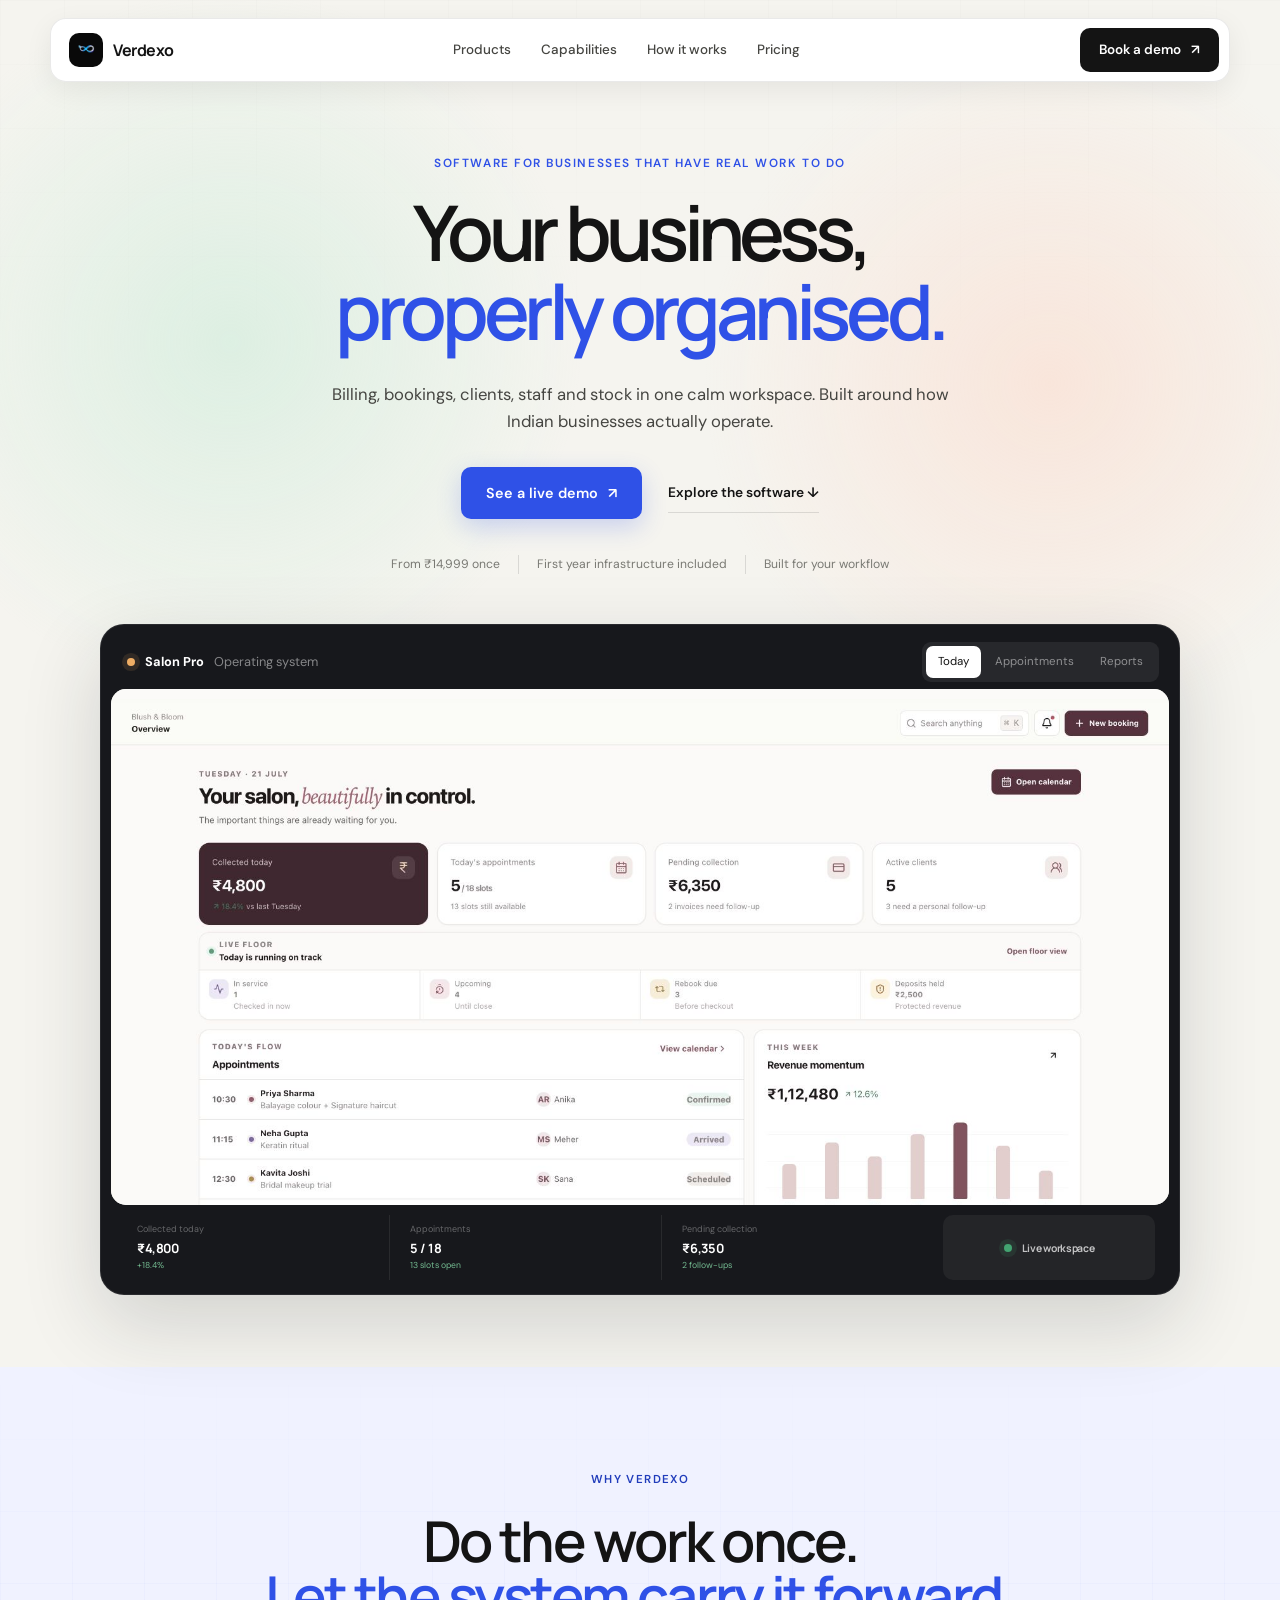
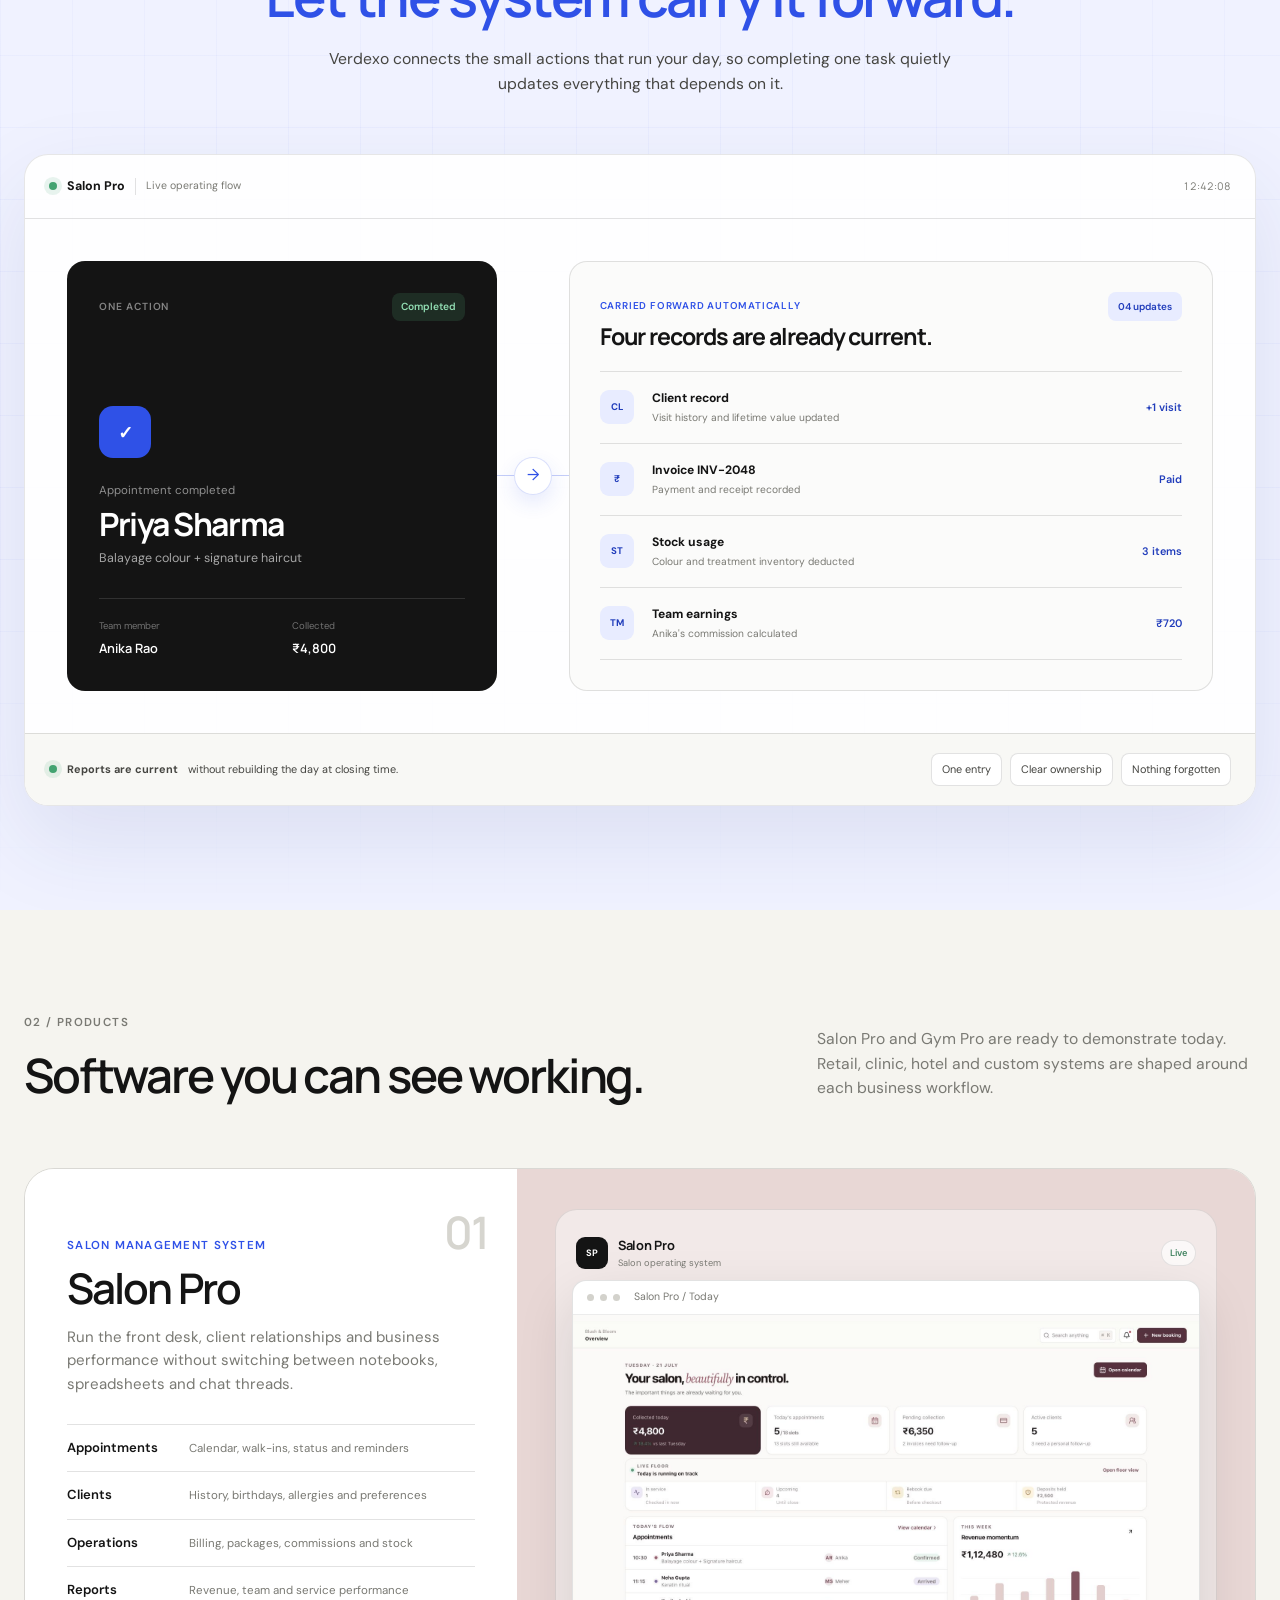
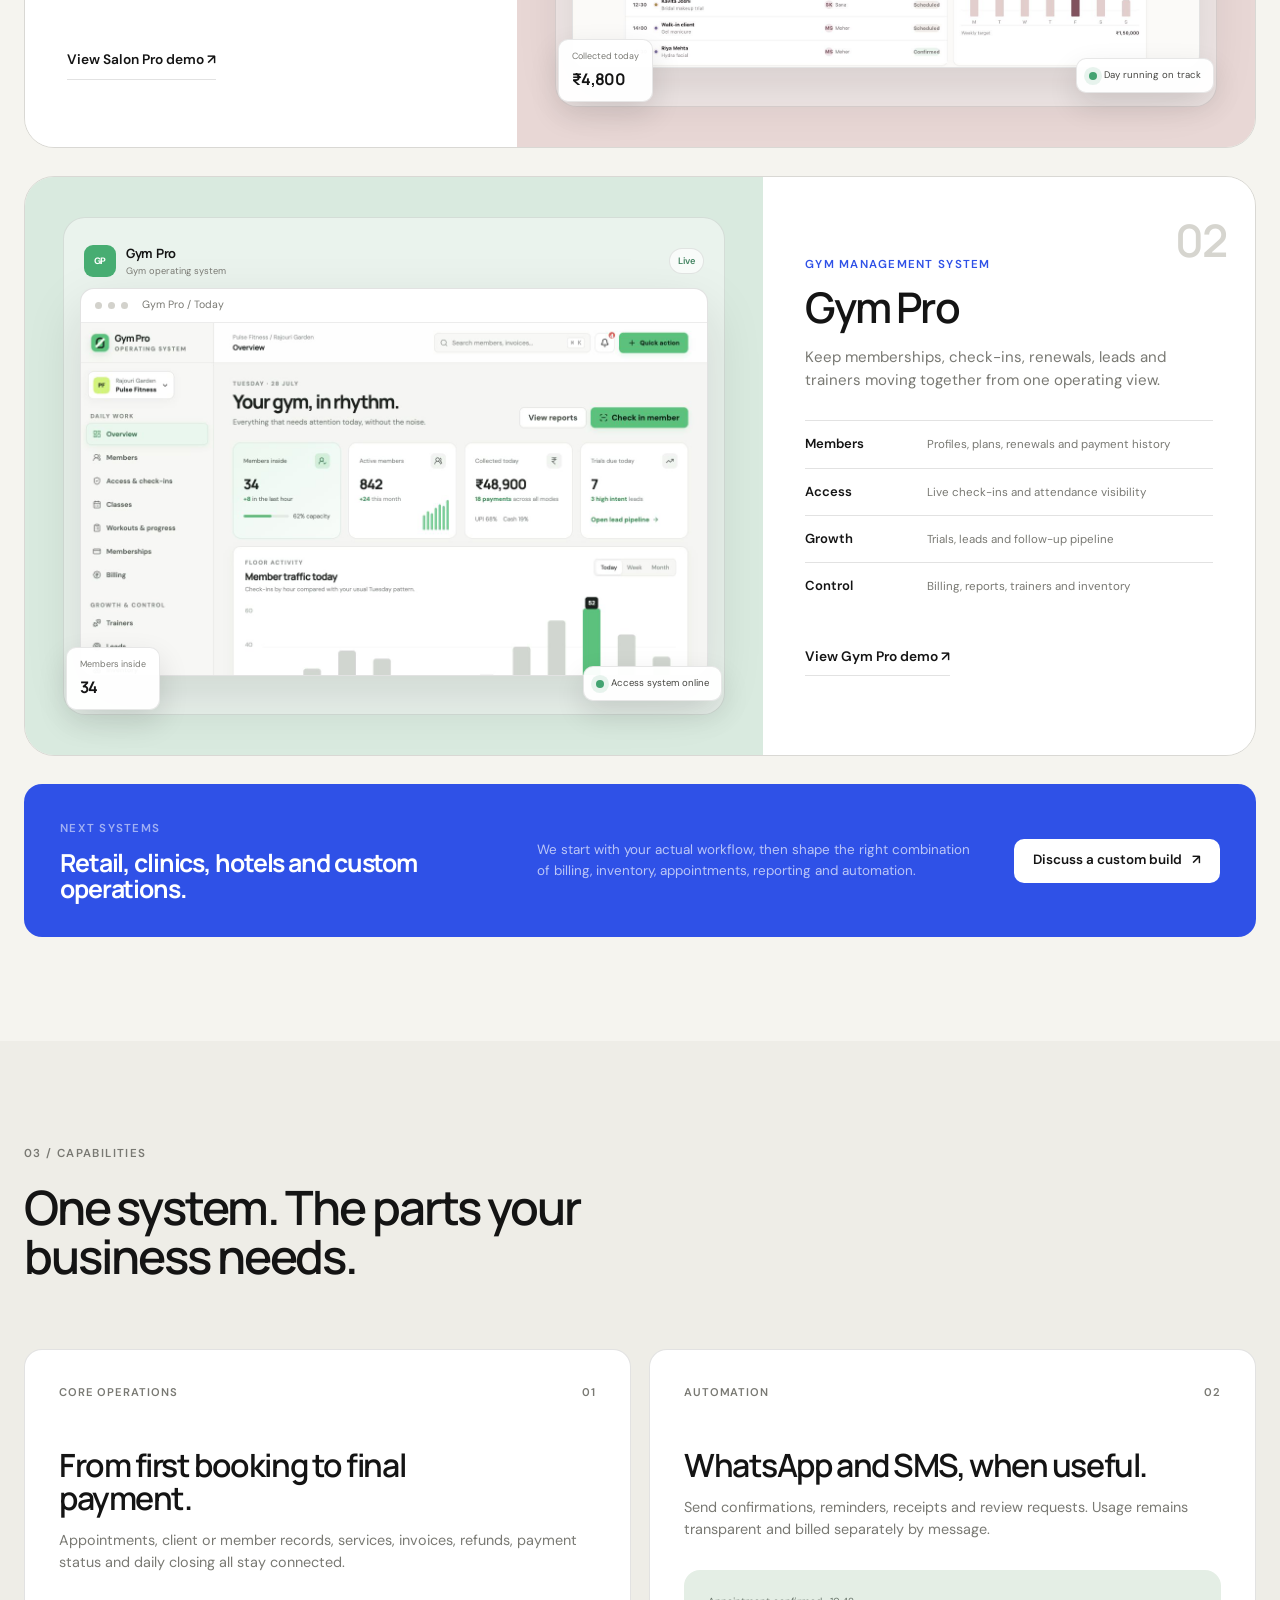
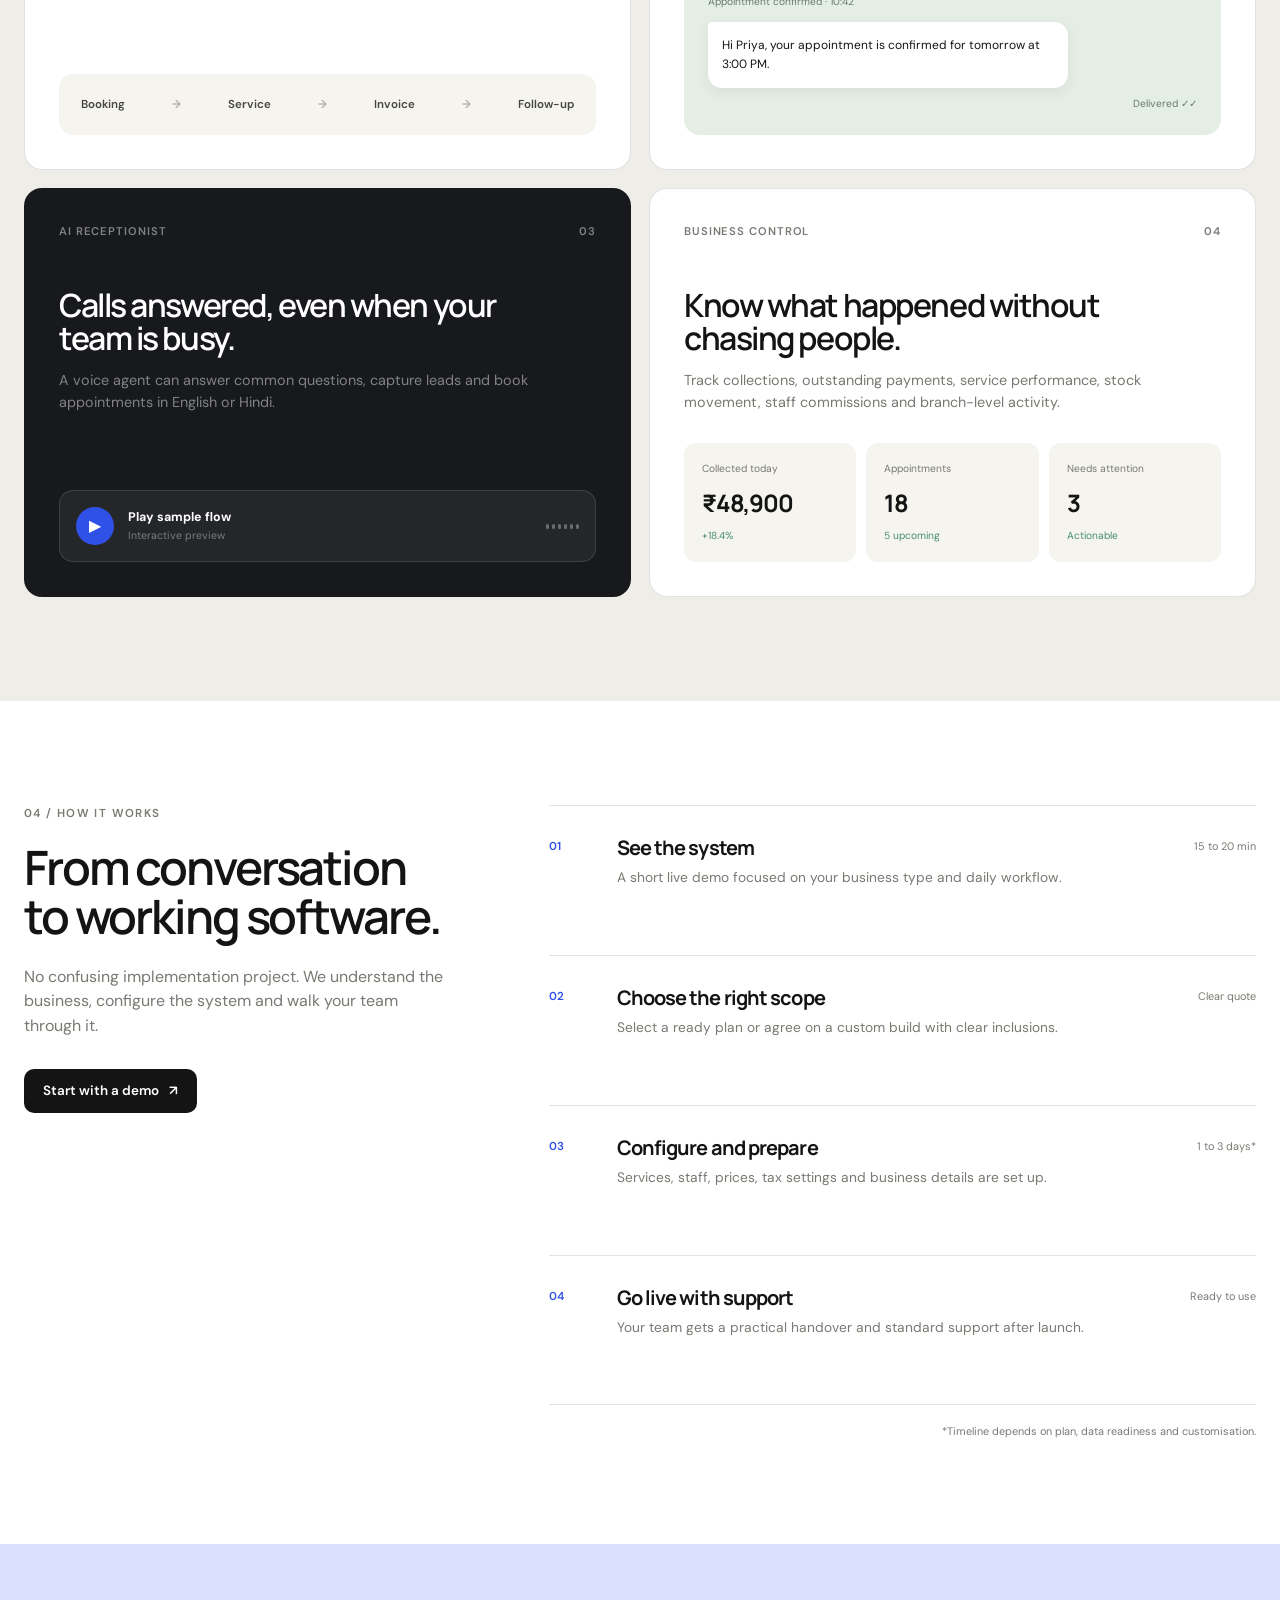
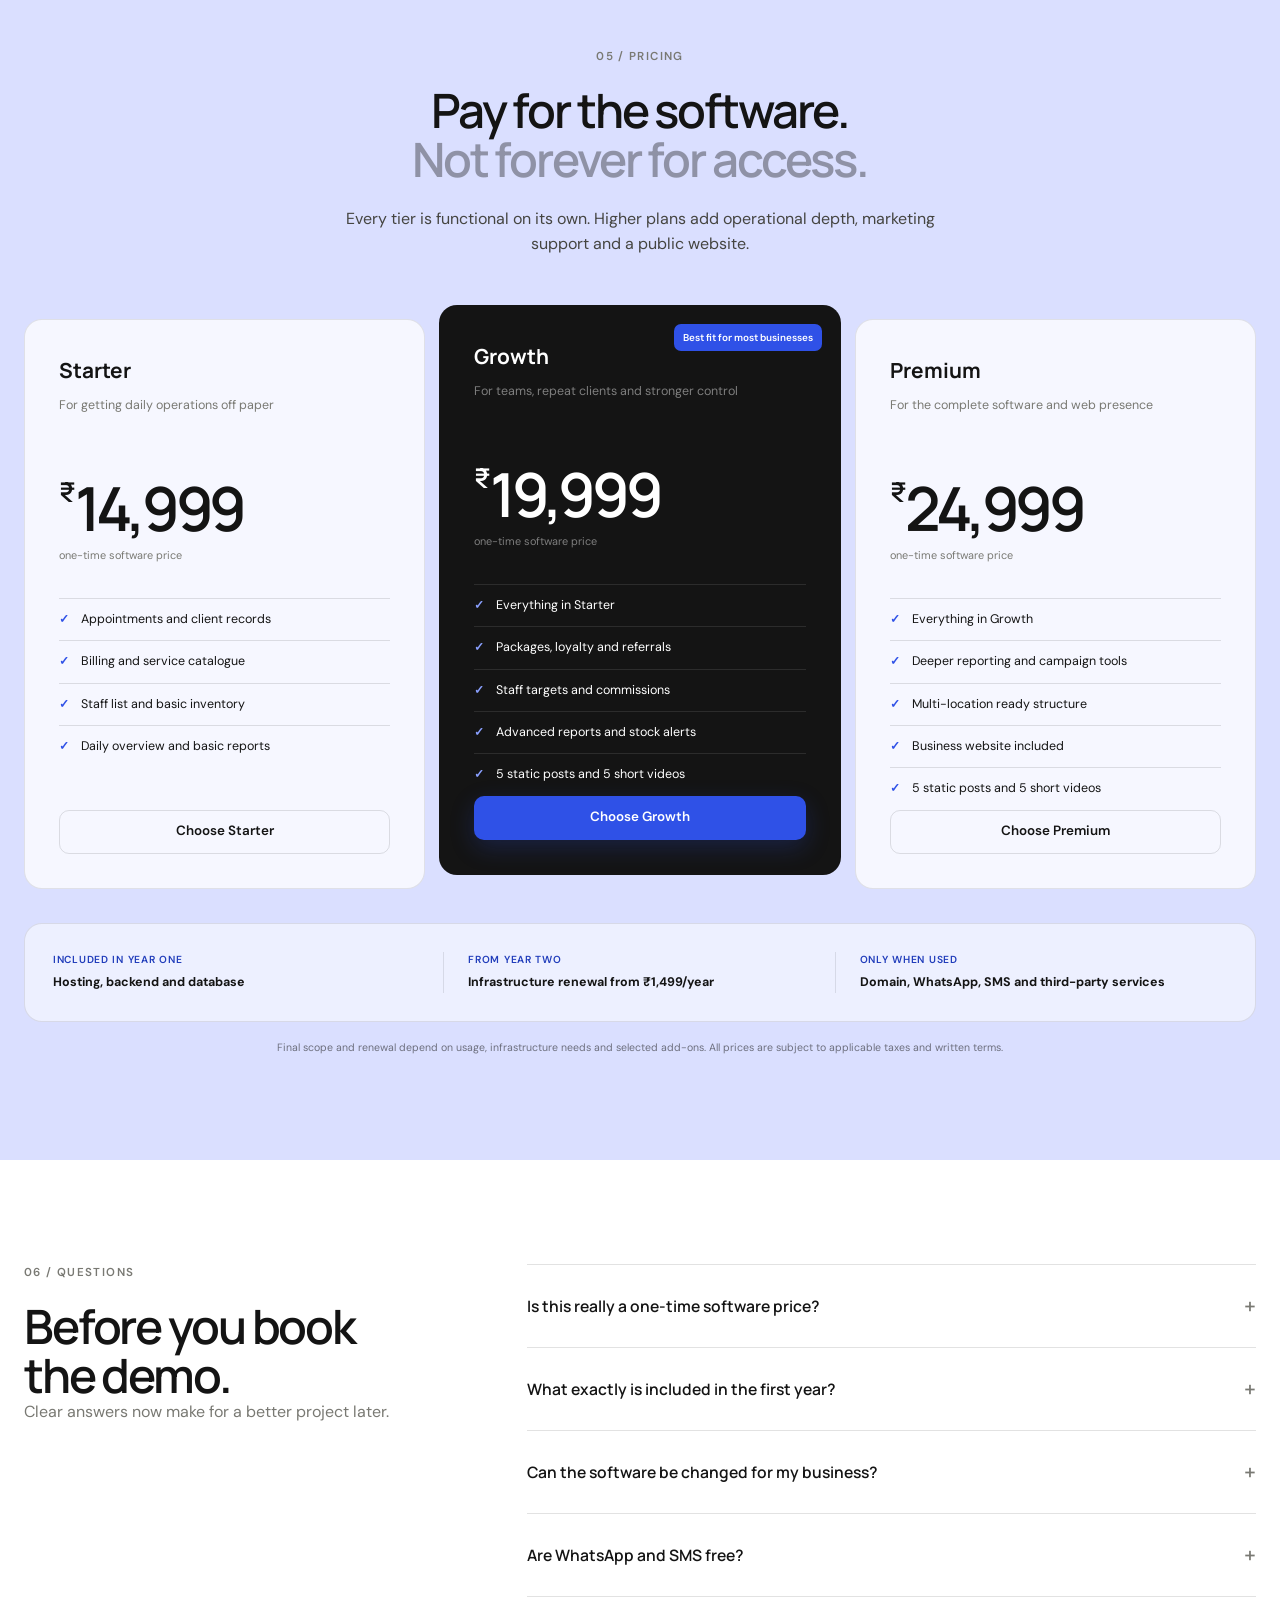
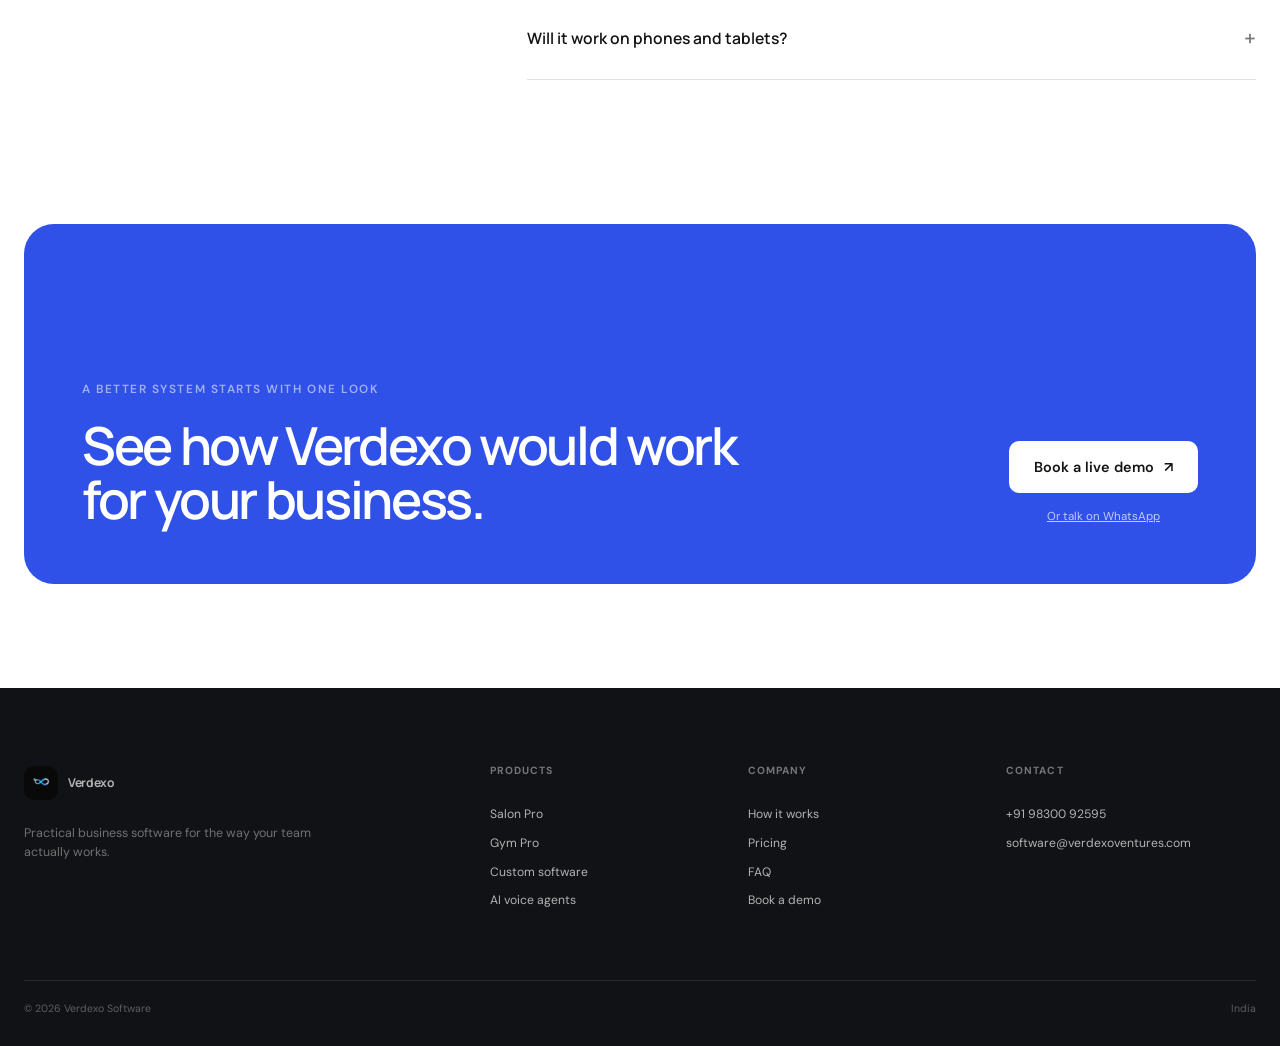
==== index.html @ 52c9e40e "Launch Verdexo software website" ====
<!doctype html>
<html lang="en">
<head>
  <meta charset="utf-8">
  <meta name="viewport" content="width=device-width, initial-scale=1">
  <meta name="theme-color" content="#f5f4ef">
  <meta name="description" content="Verdexo builds practical business software for Indian salons, gyms and growing service businesses. One-time software plans from ₹14,999.">
  <title>Verdexo Software | Your business, properly organised.</title>
  <link rel="icon" href="logo.png">
  <link rel="preconnect" href="https://fonts.googleapis.com">
  <link rel="preconnect" href="https://fonts.gstatic.com" crossorigin>
  <link href="https://fonts.googleapis.com/css2?family=DM+Sans:wght@400;500;600&family=Manrope:wght@500;600;700&display=swap" rel="stylesheet">
  <link rel="stylesheet" href="styles.css">
</head>
<body>
  <a class="skip-link" href="#main">Skip to content</a>

  <header class="site-header">
    <div class="nav-shell">
      <a class="brand" href="#top" aria-label="Verdexo Software home">
        <span class="brand-mark"><img src="logo.png" alt=""></span>
        <span>Verdexo</span>
      </a>

      <button class="menu-toggle" type="button" aria-expanded="false" aria-controls="nav-links">
        <span></span><span></span>
        <span class="sr-only">Open menu</span>
      </button>

      <nav class="nav-links" id="nav-links" aria-label="Main navigation">
        <a href="#products">Products</a>
        <a href="#capabilities">Capabilities</a>
        <a href="#process">How it works</a>
        <a href="#pricing">Pricing</a>
      </nav>

      <button class="button button-dark nav-cta" type="button" data-open-demo>Book a demo <span>↗</span></button>
    </div>
  </header>

  <main id="main">
    <section class="hero" id="top">
      <div class="container hero-copy">
        <p class="eyebrow reveal">Software for businesses that have real work to do</p>
        <h1 class="reveal delay-1">Your business,<br><span>properly organised.</span></h1>
        <p class="hero-lede reveal delay-2">Billing, bookings, clients, staff and stock in one calm workspace. Built around how Indian businesses actually operate.</p>
        <div class="hero-actions reveal delay-3">
          <button class="button button-primary button-large" type="button" data-open-demo>See a live demo <span>↗</span></button>
          <a class="text-link" href="#products">Explore the software <span>↓</span></a>
        </div>
        <div class="hero-proof reveal delay-3" aria-label="Key offer details">
          <span>From ₹14,999 once</span>
          <span>First year infrastructure included</span>
          <span>Built for your workflow</span>
        </div>
      </div>

      <div class="container product-stage reveal delay-2" aria-label="Salon Pro software preview">
        <div class="stage-bar">
          <div class="stage-product">
            <span class="stage-dot"></span>
            <strong>Salon Pro</strong>
            <span>Operating system</span>
          </div>
          <div class="stage-switch" role="group" aria-label="Preview screen">
            <button class="active" type="button" data-hero-screen="dashboard">Today</button>
            <button type="button" data-hero-screen="appointments">Appointments</button>
            <button type="button" data-hero-screen="reports">Reports</button>
          </div>
        </div>
        <div class="stage-viewport">
          <img id="hero-screen" src="assets/salon-dashboard.png" alt="Salon Pro overview dashboard" width="1920" height="1080" decoding="async" fetchpriority="high">
        </div>
        <div class="stage-footer">
          <div><small>Collected today</small><strong>₹4,800</strong><span>+18.4%</span></div>
          <div><small>Appointments</small><strong>5 / 18</strong><span>13 slots open</span></div>
          <div><small>Pending collection</small><strong>₹6,350</strong><span>2 follow-ups</span></div>
          <div class="stage-live"><span class="status-pulse"></span><strong>Live workspace</strong></div>
        </div>
      </div>
    </section>

    <section class="story section" id="why">
      <div class="container story-header">
        <p class="section-index">Why Verdexo</p>
        <h2 class="reveal">Do the work once.<br><span>Let the system carry it forward.</span></h2>
        <p class="reveal">Verdexo connects the small actions that run your day, so completing one task quietly updates everything that depends on it.</p>
      </div>

      <div class="container why-system reveal">
        <div class="why-system-bar">
          <div><span class="status-pulse"></span><strong>Salon Pro</strong><small>Live operating flow</small></div>
          <time datetime="2026-07-30T12:42:08">12:42:08</time>
        </div>

        <div class="why-system-body">
          <article class="trigger-card">
            <div class="trigger-topline">
              <span>One action</span>
              <span class="complete-badge">Completed</span>
            </div>
            <div class="trigger-mark" aria-hidden="true">✓</div>
            <p class="trigger-label">Appointment completed</p>
            <h3>Priya Sharma</h3>
            <p class="trigger-service">Balayage colour + signature haircut</p>
            <div class="trigger-meta">
              <span><small>Team member</small>Anika Rao</span>
              <span><small>Collected</small>₹4,800</span>
            </div>
          </article>

          <div class="system-connector" aria-hidden="true">
            <span></span>
            <i>→</i>
          </div>

          <div class="update-panel">
            <div class="update-heading">
              <div>
                <span>Carried forward automatically</span>
                <h3>Four records are already current.</h3>
              </div>
              <span class="update-count">04 updates</span>
            </div>
            <div class="update-list">
              <div class="update-row">
                <span class="update-code">CL</span>
                <div><strong>Client record</strong><small>Visit history and lifetime value updated</small></div>
                <b>+1 visit</b>
              </div>
              <div class="update-row">
                <span class="update-code">₹</span>
                <div><strong>Invoice INV-2048</strong><small>Payment and receipt recorded</small></div>
                <b>Paid</b>
              </div>
              <div class="update-row">
                <span class="update-code">ST</span>
                <div><strong>Stock usage</strong><small>Colour and treatment inventory deducted</small></div>
                <b>3 items</b>
              </div>
              <div class="update-row">
                <span class="update-code">TM</span>
                <div><strong>Team earnings</strong><small>Anika's commission calculated</small></div>
                <b>₹720</b>
              </div>
            </div>
          </div>
        </div>

        <div class="why-system-footer">
          <p><span class="status-pulse"></span><strong>Reports are current</strong> without rebuilding the day at closing time.</p>
          <div><span>One entry</span><span>Clear ownership</span><span>Nothing forgotten</span></div>
        </div>
      </div>
    </section>

    <section class="products section" id="products">
      <div class="container">
        <div class="section-heading">
          <div>
            <p class="section-index">02 / Products</p>
            <h2>Software you can see working.</h2>
          </div>
          <p>Salon Pro and Gym Pro are ready to demonstrate today. Retail, clinic, hotel and custom systems are shaped around each business workflow.</p>
        </div>

        <article class="product-feature salon-feature reveal">
          <div class="product-copy">
            <div class="product-number">01</div>
            <p class="product-kicker">Salon management system</p>
            <h3>Salon Pro</h3>
            <p>Run the front desk, client relationships and business performance without switching between notebooks, spreadsheets and chat threads.</p>
            <ul class="feature-list">
              <li><span>Appointments</span><small>Calendar, walk-ins, status and reminders</small></li>
              <li><span>Clients</span><small>History, birthdays, allergies and preferences</small></li>
              <li><span>Operations</span><small>Billing, packages, commissions and stock</small></li>
              <li><span>Reports</span><small>Revenue, team and service performance</small></li>
            </ul>
            <button class="text-button" type="button" data-open-demo data-interest="Salon Pro">View Salon Pro demo <span>↗</span></button>
          </div>
          <div class="product-visual">
            <div class="product-art salon-art">
              <div class="art-heading">
                <span class="art-monogram">SP</span>
                <div><strong>Salon Pro</strong><small>Salon operating system</small></div>
                <span class="art-status">Live</span>
              </div>
              <div class="visual-window">
                <div class="window-chrome"><i></i><i></i><i></i><span>Salon Pro / Today</span></div>
                <div class="shot-frame salon-shot">
                  <img src="assets/salon-dashboard.png" alt="Salon Pro dashboard showing appointments and performance" width="1920" height="1080" loading="lazy" decoding="async">
                </div>
              </div>
              <div class="art-chip chip-one"><small>Collected today</small><strong>₹4,800</strong></div>
              <div class="art-chip chip-two"><span class="status-pulse"></span> Day running on track</div>
            </div>
          </div>
        </article>

        <article class="product-feature gym-feature reveal">
          <div class="product-copy">
            <div class="product-number">02</div>
            <p class="product-kicker">Gym management system</p>
            <h3>Gym Pro</h3>
            <p>Keep memberships, check-ins, renewals, leads and trainers moving together from one operating view.</p>
            <ul class="feature-list">
              <li><span>Members</span><small>Profiles, plans, renewals and payment history</small></li>
              <li><span>Access</span><small>Live check-ins and attendance visibility</small></li>
              <li><span>Growth</span><small>Trials, leads and follow-up pipeline</small></li>
              <li><span>Control</span><small>Billing, reports, trainers and inventory</small></li>
            </ul>
            <button class="text-button" type="button" data-open-demo data-interest="Gym Pro">View Gym Pro demo <span>↗</span></button>
          </div>
          <div class="product-visual">
            <div class="product-art gym-art">
              <div class="art-heading">
                <span class="art-monogram">GP</span>
                <div><strong>Gym Pro</strong><small>Gym operating system</small></div>
                <span class="art-status">Live</span>
              </div>
              <div class="visual-window">
                <div class="window-chrome"><i></i><i></i><i></i><span>Gym Pro / Today</span></div>
                <div class="shot-frame gym-shot">
                  <img src="assets/gym-dashboard.png" alt="Gym Pro overview dashboard showing members and revenue" width="1280" height="720" loading="lazy" decoding="async">
                </div>
              </div>
              <div class="art-chip chip-one"><small>Members inside</small><strong>34</strong></div>
              <div class="art-chip chip-two"><span class="status-pulse"></span> Access system online</div>
            </div>
          </div>
        </article>

        <div class="build-strip reveal">
          <div>
            <p class="product-kicker">Next systems</p>
            <h3>Retail, clinics, hotels and custom operations.</h3>
          </div>
          <p>We start with your actual workflow, then shape the right combination of billing, inventory, appointments, reporting and automation.</p>
          <button class="button button-light" type="button" data-open-demo data-interest="Custom software">Discuss a custom build <span>↗</span></button>
        </div>
      </div>
    </section>

    <section class="capabilities section" id="capabilities">
      <div class="container">
        <div class="section-heading compact">
          <div>
            <p class="section-index">03 / Capabilities</p>
            <h2>One system. The parts your business needs.</h2>
          </div>
        </div>

        <div class="capability-grid">
          <article class="capability-card wide reveal">
            <div class="card-topline"><span>Core operations</span><span>01</span></div>
            <h3>From first booking to final payment.</h3>
            <p>Appointments, client or member records, services, invoices, refunds, payment status and daily closing all stay connected.</p>
            <div class="mini-flow" aria-hidden="true">
              <span>Booking</span><b>→</b><span>Service</span><b>→</b><span>Invoice</span><b>→</b><span>Follow-up</span>
            </div>
          </article>

          <article class="capability-card reveal">
            <div class="card-topline"><span>Automation</span><span>02</span></div>
            <h3>WhatsApp and SMS, when useful.</h3>
            <p>Send confirmations, reminders, receipts and review requests. Usage remains transparent and billed separately by message.</p>
            <div class="message-preview" aria-hidden="true">
              <div class="message-meta">Appointment confirmed · 10:42</div>
              <div class="message-bubble">Hi Priya, your appointment is confirmed for tomorrow at 3:00 PM.</div>
              <div class="message-status">Delivered ✓✓</div>
            </div>
          </article>

          <article class="capability-card dark reveal">
            <div class="card-topline"><span>AI receptionist</span><span>03</span></div>
            <h3>Calls answered, even when your team is busy.</h3>
            <p>A voice agent can answer common questions, capture leads and book appointments in English or Hindi.</p>
            <button class="voice-control" type="button" aria-pressed="false">
              <span class="voice-icon">▶</span>
              <span><strong>Play sample flow</strong><small>Interactive preview</small></span>
              <span class="wave" aria-hidden="true"><i></i><i></i><i></i><i></i><i></i><i></i></span>
            </button>
          </article>

          <article class="capability-card wide reveal">
            <div class="card-topline"><span>Business control</span><span>04</span></div>
            <h3>Know what happened without chasing people.</h3>
            <p>Track collections, outstanding payments, service performance, stock movement, staff commissions and branch-level activity.</p>
            <div class="metric-row" aria-hidden="true">
              <div><small>Collected today</small><strong>₹48,900</strong><em>+18.4%</em></div>
              <div><small>Appointments</small><strong>18</strong><em>5 upcoming</em></div>
              <div><small>Needs attention</small><strong>3</strong><em>Actionable</em></div>
            </div>
          </article>
        </div>
      </div>
    </section>

    <section class="process section" id="process">
      <div class="container process-layout">
        <div class="process-intro">
          <p class="section-index">04 / How it works</p>
          <h2>From conversation to working software.</h2>
          <p>No confusing implementation project. We understand the business, configure the system and walk your team through it.</p>
          <button class="button button-dark" type="button" data-open-demo>Start with a demo <span>↗</span></button>
        </div>
        <ol class="process-list">
          <li class="reveal">
            <span>01</span>
            <div><h3>See the system</h3><p>A short live demo focused on your business type and daily workflow.</p></div>
            <small>15 to 20 min</small>
          </li>
          <li class="reveal">
            <span>02</span>
            <div><h3>Choose the right scope</h3><p>Select a ready plan or agree on a custom build with clear inclusions.</p></div>
            <small>Clear quote</small>
          </li>
          <li class="reveal">
            <span>03</span>
            <div><h3>Configure and prepare</h3><p>Services, staff, prices, tax settings and business details are set up.</p></div>
            <small>1 to 3 days*</small>
          </li>
          <li class="reveal">
            <span>04</span>
            <div><h3>Go live with support</h3><p>Your team gets a practical handover and standard support after launch.</p></div>
            <small>Ready to use</small>
          </li>
        </ol>
      </div>
      <p class="process-note container">*Timeline depends on plan, data readiness and customisation.</p>
    </section>

    <section class="pricing section" id="pricing">
      <div class="container">
        <div class="pricing-header">
          <p class="section-index">05 / Pricing</p>
          <h2>Pay for the software.<br><span>Not forever for access.</span></h2>
          <p>Every tier is functional on its own. Higher plans add operational depth, marketing support and a public website.</p>
        </div>

        <div class="pricing-grid">
          <article class="price-card reveal">
            <div>
              <p class="plan-name">Starter</p>
              <p class="plan-for">For getting daily operations off paper</p>
              <p class="plan-price"><span>₹</span>14,999</p>
              <p class="one-time">one-time software price</p>
              <ul>
                <li>Appointments and client records</li>
                <li>Billing and service catalogue</li>
                <li>Staff list and basic inventory</li>
                <li>Daily overview and basic reports</li>
              </ul>
            </div>
            <button class="button button-outline" type="button" data-open-demo data-interest="Starter plan">Choose Starter</button>
          </article>

          <article class="price-card featured reveal delay-1">
            <div class="recommended">Best fit for most businesses</div>
            <div>
              <p class="plan-name">Growth</p>
              <p class="plan-for">For teams, repeat clients and stronger control</p>
              <p class="plan-price"><span>₹</span>19,999</p>
              <p class="one-time">one-time software price</p>
              <ul>
                <li>Everything in Starter</li>
                <li>Packages, loyalty and referrals</li>
                <li>Staff targets and commissions</li>
                <li>Advanced reports and stock alerts</li>
                <li>5 static posts and 5 short videos</li>
              </ul>
            </div>
            <button class="button button-primary" type="button" data-open-demo data-interest="Growth plan">Choose Growth</button>
          </article>

          <article class="price-card reveal delay-2">
            <div>
              <p class="plan-name">Premium</p>
              <p class="plan-for">For the complete software and web presence</p>
              <p class="plan-price"><span>₹</span>24,999</p>
              <p class="one-time">one-time software price</p>
              <ul>
                <li>Everything in Growth</li>
                <li>Deeper reporting and campaign tools</li>
                <li>Multi-location ready structure</li>
                <li>Business website included</li>
                <li>5 static posts and 5 short videos</li>
              </ul>
            </div>
            <button class="button button-outline" type="button" data-open-demo data-interest="Premium plan">Choose Premium</button>
          </article>
        </div>

        <div class="cost-clarity reveal">
          <div>
            <span>Included in year one</span>
            <strong>Hosting, backend and database</strong>
          </div>
          <div>
            <span>From year two</span>
            <strong>Infrastructure renewal from ₹1,499/year</strong>
          </div>
          <div>
            <span>Only when used</span>
            <strong>Domain, WhatsApp, SMS and third-party services</strong>
          </div>
        </div>
        <p class="pricing-disclaimer">Final scope and renewal depend on usage, infrastructure needs and selected add-ons. All prices are subject to applicable taxes and written terms.</p>
      </div>
    </section>

    <section class="faq section" id="faq">
      <div class="container faq-layout">
        <div>
          <p class="section-index">06 / Questions</p>
          <h2>Before you book the demo.</h2>
          <p>Clear answers now make for a better project later.</p>
        </div>
        <div class="accordion">
          <details>
            <summary>Is this really a one-time software price?<span>+</span></summary>
            <p>Yes. The software licence is purchased once. Infrastructure has an annual cost because hosting, database and server services continue to run after the first year.</p>
          </details>
          <details>
            <summary>What exactly is included in the first year?<span>+</span></summary>
            <p>Standard hosting, backend and database infrastructure for the agreed software scope. Domain charges, paid messaging and external services are separate unless written into your quote.</p>
          </details>
          <details>
            <summary>Can the software be changed for my business?<span>+</span></summary>
            <p>Business details, services, staff, prices and supported settings can be configured. Larger workflow changes are assessed and quoted as custom work.</p>
          </details>
          <details>
            <summary>Are WhatsApp and SMS free?<span>+</span></summary>
            <p>No. The automation can be connected to the software, while message usage is charged by the relevant provider. You only add it if it is useful for your business.</p>
          </details>
          <details>
            <summary>Will it work on phones and tablets?<span>+</span></summary>
            <p>The web software is designed to work across modern desktop, tablet and mobile browsers. Some complex administration is naturally easier on a larger screen.</p>
          </details>
        </div>
      </div>
    </section>

    <section class="final-cta section">
      <div class="container cta-panel">
        <div>
          <p class="eyebrow">A better system starts with one look</p>
          <h2>See how Verdexo would work for your business.</h2>
        </div>
        <div class="cta-actions">
          <button class="button button-light button-large" type="button" data-open-demo>Book a live demo <span>↗</span></button>
          <a href="https://wa.me/919830092595?text=Hi%20Verdexo%2C%20I%20would%20like%20to%20know%20more%20about%20your%20business%20software." target="_blank" rel="noopener">Or talk on WhatsApp</a>
        </div>
      </div>
    </section>
  </main>

  <footer class="site-footer">
    <div class="container footer-grid">
      <div class="footer-brand">
        <a class="brand brand-light" href="#top">
          <span class="brand-mark"><img src="logo.png" alt=""></span>
          <span>Verdexo</span>
        </a>
        <p>Practical business software for the way your team actually works.</p>
      </div>
      <div>
        <h3>Products</h3>
        <a href="#products">Salon Pro</a>
        <a href="#products">Gym Pro</a>
        <a href="#capabilities">Custom software</a>
        <a href="#capabilities">AI voice agents</a>
      </div>
      <div>
        <h3>Company</h3>
        <a href="#process">How it works</a>
        <a href="#pricing">Pricing</a>
        <a href="#faq">FAQ</a>
        <button type="button" data-open-demo>Book a demo</button>
      </div>
      <div>
        <h3>Contact</h3>
        <a href="tel:+919830092595">+91 98300 92595</a>
        <a href="mailto:software@verdexoventures.com">software@verdexoventures.com</a>
      </div>
    </div>
    <div class="container footer-bottom">
      <span>© 2026 Verdexo Software</span>
      <span>India</span>
    </div>
  </footer>

  <div class="mobile-demo">
    <button class="button button-primary" type="button" data-open-demo>Book a live demo <span>↗</span></button>
  </div>

  <div class="modal" id="demo-modal" aria-hidden="true">
    <div class="modal-backdrop" data-close-modal></div>
    <section class="modal-card" role="dialog" aria-modal="true" aria-labelledby="modal-title">
      <button class="modal-close" type="button" data-close-modal aria-label="Close demo form">×</button>
      <p class="eyebrow">Live product walkthrough</p>
      <h2 id="modal-title">Tell us what you run.</h2>
      <p>We will open the most relevant product and focus the demo on your daily workflow.</p>
      <form id="demo-form">
        <label>Name<input name="name" autocomplete="name" required placeholder="Your name"></label>
        <label>WhatsApp number<input name="phone" autocomplete="tel" inputmode="tel" required placeholder="+91"></label>
        <label>What are you interested in?
          <select name="interest" id="interest">
            <option>Salon Pro</option>
            <option>Gym Pro</option>
            <option>Retail software</option>
            <option>Clinic software</option>
            <option>Hotel software</option>
            <option>AI voice receptionist</option>
            <option>Custom software</option>
          </select>
        </label>
        <button class="button button-primary button-large" type="submit">Continue on WhatsApp <span>↗</span></button>
        <small>No payment. No obligation. Just a practical demo.</small>
      </form>
    </section>
  </div>

  <script src="script.js"></script>
</body>
</html>
---- styles.css ----
:root {
  --paper: #f5f4ef;
  --paper-2: #eeede7;
  --white: #fff;
  --ink: #141414;
  --ink-2: #454541;
  --muted: #797973;
  --line: rgba(20, 20, 20, .12);
  --blue: #2f51e7;
  --blue-dark: #213dbb;
  --blue-soft: #e8ecff;
  --mint: #bce9d1;
  --peach: #ffd0bd;
  --radius-sm: 10px;
  --radius-md: 18px;
  --radius-lg: 30px;
  --shadow: 0 24px 80px rgba(29, 31, 40, .12);
  --ease: cubic-bezier(.16, 1, .3, 1);
}

* { box-sizing: border-box; }
html { scroll-behavior: auto; }
body {
  margin: 0;
  background: var(--paper);
  color: var(--ink);
  font-family: "DM Sans", sans-serif;
  line-height: 1.55;
  -webkit-font-smoothing: antialiased;
  overflow-x: hidden;
}
body.modal-open { overflow: hidden; }
button, input, select { font: inherit; }
button, a { -webkit-tap-highlight-color: transparent; }
button { color: inherit; }
a { color: inherit; }
img { display: block; max-width: 100%; }
h1, h2, h3, p { margin-top: 0; }
h1, h2, h3 {
  font-family: "Manrope", sans-serif;
  letter-spacing: -.045em;
  line-height: 1.03;
}
.sr-only {
  position: absolute; width: 1px; height: 1px; padding: 0; margin: -1px;
  overflow: hidden; clip: rect(0, 0, 0, 0); white-space: nowrap; border: 0;
}
.skip-link {
  position: fixed; left: 16px; top: 12px; transform: translateY(-140%);
  z-index: 1000; padding: 10px 14px; background: var(--ink); color: white;
  text-decoration: none; border-radius: 8px;
}
.skip-link:focus { transform: none; }
.container { width: min(1240px, calc(100% - 48px)); margin: 0 auto; }
.section { padding: 104px 0; }
.section-index {
  margin-bottom: 20px;
  color: var(--muted);
  font-size: .72rem;
  font-weight: 600;
  letter-spacing: .12em;
  text-transform: uppercase;
}
.eyebrow {
  margin-bottom: 20px;
  color: var(--blue);
  font-size: .74rem;
  font-weight: 600;
  letter-spacing: .13em;
  text-transform: uppercase;
}
.reveal {
  opacity: 0;
  transform: translateY(22px);
  transition: opacity .7s var(--ease), transform .7s var(--ease);
}
.reveal.visible { opacity: 1; transform: none; }
.delay-1 { transition-delay: .08s; }
.delay-2 { transition-delay: .16s; }
.delay-3 { transition-delay: .24s; }

.site-header {
  position: fixed;
  z-index: 100;
  top: 18px;
  left: 0;
  width: 100%;
  pointer-events: none;
}
.nav-shell {
  width: min(1180px, calc(100% - 36px));
  height: 64px;
  margin: 0 auto;
  padding: 0 10px 0 18px;
  border: 1px solid rgba(20, 20, 20, .09);
  border-radius: 16px;
  background: rgba(255, 255, 255, .97);
  box-shadow: 0 8px 28px rgba(20, 20, 20, .065);
  display: flex;
  align-items: center;
  justify-content: space-between;
  pointer-events: auto;
}
.brand {
  display: inline-flex;
  align-items: center;
  gap: 10px;
  color: var(--ink);
  font-family: "Manrope", sans-serif;
  font-size: 1rem;
  font-weight: 700;
  letter-spacing: -.03em;
  text-decoration: none;
}
.brand-mark {
  width: 34px;
  height: 34px;
  border-radius: 10px;
  background: #090909;
  display: grid;
  place-items: center;
  overflow: hidden;
}
.brand-mark img { width: 26px; height: 26px; object-fit: contain; }
.nav-links { display: flex; align-items: center; gap: 30px; }
.nav-links a {
  color: var(--ink-2);
  font-size: .84rem;
  font-weight: 500;
  text-decoration: none;
  transition: color .18s ease-out;
}
.nav-links a:hover { color: var(--ink); }
.menu-toggle { display: none; }
.button {
  min-height: 44px;
  padding: 0 18px;
  border: 1px solid transparent;
  border-radius: var(--radius-sm);
  display: inline-flex;
  align-items: center;
  justify-content: center;
  gap: 10px;
  cursor: pointer;
  font-size: .84rem;
  font-weight: 600;
  text-decoration: none;
  transition: background-color .18s ease-out, border-color .18s ease-out, color .18s ease-out, transform .18s ease-out, box-shadow .18s ease-out;
}
.button:hover { transform: translateY(-1px); }
.button:active { transform: scale(.97); }
.button-primary { background: var(--blue); color: white; box-shadow: 0 8px 24px rgba(47, 81, 231, .22); }
.button-primary:hover { background: var(--blue-dark); }
.button-dark { background: var(--ink); color: white; }
.button-dark:hover { background: #2b2b28; }
.button-light { background: white; color: var(--ink); }
.button-light:hover { background: #f5f5f2; }
.button-outline { border-color: var(--line); background: transparent; }
.button-outline:hover { border-color: var(--ink); }
.button-large { min-height: 52px; padding: 0 24px; font-size: .9rem; }
.nav-cta { min-height: 44px; }

.hero {
  position: relative;
  padding: 154px 0 72px;
  background:
    radial-gradient(circle at 18% 25%, rgba(188, 233, 209, .42), transparent 24%),
    radial-gradient(circle at 82% 28%, rgba(255, 208, 189, .4), transparent 24%),
    var(--paper);
}
.hero::before {
  content: "";
  position: absolute;
  inset: 0 0 auto;
  height: 620px;
  opacity: .16;
  pointer-events: none;
  background-image: linear-gradient(rgba(20,20,20,.08) 1px, transparent 1px), linear-gradient(90deg, rgba(20,20,20,.08) 1px, transparent 1px);
  background-size: 64px 64px;
  mask-image: linear-gradient(to bottom, black, transparent 76%);
}
.hero-copy { position: relative; text-align: center; }
.hero h1 {
  max-width: 960px;
  margin: 0 auto 30px;
  font-size: clamp(3rem, 6vw, 5.8rem);
  font-weight: 600;
  letter-spacing: -.07em;
}
.hero h1 span { color: var(--blue); }
.hero-lede {
  max-width: 650px;
  margin: 0 auto 32px;
  color: var(--ink-2);
  font-size: clamp(.96rem, 1.3vw, 1.08rem);
  line-height: 1.65;
}
.hero-actions {
  display: flex;
  align-items: center;
  justify-content: center;
  gap: 26px;
}
.text-link, .text-button {
  padding: 8px 0;
  border: 0;
  border-bottom: 1px solid var(--line);
  background: none;
  color: var(--ink);
  cursor: pointer;
  font-size: .86rem;
  font-weight: 600;
  text-decoration: none;
  transition: border-color .18s ease-out, color .18s ease-out;
}
.text-link:hover, .text-button:hover { color: var(--blue); border-color: var(--blue); }
.hero-proof {
  margin: 36px auto 50px;
  display: flex;
  justify-content: center;
  gap: 0;
  color: var(--muted);
  font-size: .76rem;
}
.hero-proof span { padding: 0 18px; border-right: 1px solid var(--line); }
.hero-proof span:last-child { border-right: 0; }
.product-stage {
  position: relative;
  z-index: 2;
  width: min(1080px, calc(100% - 48px));
  padding: 10px;
  border: 1px solid rgba(255,255,255,.08);
  border-radius: 24px;
  background: #17181c;
  box-shadow: 0 28px 80px rgba(25,28,38,.16);
}
.stage-bar {
  min-height: 54px;
  padding: 0 10px 0 16px;
  display: flex;
  align-items: center;
  justify-content: space-between;
  color: white;
}
.stage-product { display: flex; align-items: center; gap: 10px; font-size: .8rem; }
.stage-product span:last-child { color: rgba(255,255,255,.48); }
.stage-dot { width: 8px; height: 8px; border-radius: 50%; background: #eead65; box-shadow: 0 0 0 5px rgba(238,173,101,.12); }
.stage-switch {
  padding: 4px;
  border-radius: 9px;
  background: rgba(255,255,255,.07);
  display: flex;
  gap: 2px;
}
.stage-switch button {
  padding: 7px 12px;
  border: 0;
  border-radius: 7px;
  background: transparent;
  color: rgba(255,255,255,.48);
  cursor: pointer;
  font-size: .72rem;
  transition: background-color .18s ease-out, color .18s ease-out;
}
.stage-switch button.active { background: white; color: var(--ink); }
.stage-viewport {
  aspect-ratio: 16 / 7.8;
  overflow: hidden;
  border-radius: 15px;
  background: #e8e7e2;
}
.stage-viewport img {
  width: 115%;
  max-width: none;
  height: auto;
  transform: translateX(-13%);
  transition: opacity .22s ease-out, transform .4s var(--ease);
}
.stage-viewport img.changing { opacity: .35; transform: translateX(-13%) scale(.995); }
.stage-footer {
  min-height: 72px;
  padding: 10px 14px 4px;
  display: grid;
  grid-template-columns: repeat(3, 1fr) .8fr;
  gap: 8px;
  color: white;
}
.stage-footer > div {
  padding: 8px 12px;
  border-right: 1px solid rgba(255,255,255,.08);
}
.stage-footer > div:nth-child(3) { border-right: 0; }
.stage-footer small, .stage-footer strong, .stage-footer span { display: block; }
.stage-footer small { color: rgba(255,255,255,.34); font-size: .56rem; }
.stage-footer strong { margin-top: 2px; font-family: "Manrope", sans-serif; font-size: .8rem; letter-spacing: -.03em; }
.stage-footer > div > span { color: #74bb91; font-size: .54rem; }
.stage-footer .stage-live {
  border: 0;
  border-radius: 10px;
  background: rgba(255,255,255,.055);
  display: flex;
  align-items: center;
  justify-content: center;
  gap: 10px;
}
.stage-footer .stage-live strong { margin: 0; color: rgba(255,255,255,.72); font-size: .65rem; }
.status-pulse { width: 8px; height: 8px; border-radius: 50%; background: #43a371; box-shadow: 0 0 0 5px rgba(67,163,113,.12); }

.story {
  position: relative;
  overflow: hidden;
  background: #f0f2ff;
  color: var(--ink);
}
.story::after {
  content: "";
  position: absolute;
  inset: 0;
  background:
    linear-gradient(rgba(47,81,231,.035) 1px, transparent 1px),
    linear-gradient(90deg, rgba(47,81,231,.035) 1px, transparent 1px);
  background-size: 72px 72px;
  mask-image: linear-gradient(to bottom, transparent, black 28%, black 72%, transparent);
  pointer-events: none;
}
.story-header {
  position: relative;
  z-index: 1;
  max-width: 860px;
  margin-bottom: 58px;
  text-align: center;
}
.story .section-index {
  margin-bottom: 24px;
  color: var(--blue-dark);
}
.story-header h2 {
  margin-bottom: 24px;
  color: var(--ink);
  font-size: clamp(2.4rem, 4.4vw, 4.25rem);
  font-weight: 600;
  line-height: .98;
}
.story-header h2 span { color: var(--blue); }
.story-header > p:last-child {
  max-width: 650px;
  margin: 0 auto;
  color: var(--ink-2);
  font-size: .98rem;
}
.why-system {
  position: relative;
  z-index: 1;
  overflow: hidden;
  border: 1px solid rgba(20,20,20,.1);
  border-radius: 24px;
  background: rgba(255,255,255,.88);
  box-shadow: 0 34px 90px rgba(36,54,126,.1);
}
.why-system-bar {
  min-height: 64px;
  padding: 0 24px;
  border-bottom: 1px solid var(--line);
  display: flex;
  align-items: center;
  justify-content: space-between;
}
.why-system-bar > div {
  display: flex;
  align-items: center;
  gap: 10px;
}
.why-system-bar strong { font-size: .78rem; }
.why-system-bar small {
  padding-left: 10px;
  border-left: 1px solid var(--line);
  color: var(--muted);
  font-size: .66rem;
}
.why-system-bar time {
  color: var(--muted);
  font-family: "Manrope", sans-serif;
  font-size: .66rem;
  font-variant-numeric: tabular-nums;
}
.why-system-body {
  min-height: 510px;
  padding: 42px;
  display: grid;
  grid-template-columns: minmax(280px, .8fr) 72px minmax(430px, 1.2fr);
  align-items: stretch;
}
.trigger-card {
  padding: 32px;
  border-radius: 18px;
  background: var(--ink);
  color: white;
  display: flex;
  flex-direction: column;
}
.trigger-topline {
  display: flex;
  align-items: center;
  justify-content: space-between;
  color: rgba(255,255,255,.48);
  font-size: .64rem;
  font-weight: 600;
  letter-spacing: .08em;
  text-transform: uppercase;
}
.complete-badge {
  padding: 6px 9px;
  border-radius: 8px;
  background: rgba(103,211,150,.13);
  color: #91ddb2;
  letter-spacing: 0;
  text-transform: none;
}
.trigger-mark {
  width: 52px;
  height: 52px;
  margin: auto 0 24px;
  border-radius: 14px;
  background: var(--blue);
  color: white;
  display: grid;
  place-items: center;
  font-family: "Manrope", sans-serif;
  font-size: 1.15rem;
  font-weight: 700;
}
.trigger-label {
  margin-bottom: 8px;
  color: rgba(255,255,255,.52);
  font-size: .72rem;
}
.trigger-card h3 {
  margin-bottom: 8px;
  color: white;
  font-size: 2rem;
}
.trigger-service {
  max-width: 270px;
  margin-bottom: 30px;
  color: rgba(255,255,255,.62);
  font-size: .78rem;
}
.trigger-meta {
  padding-top: 20px;
  border-top: 1px solid rgba(255,255,255,.12);
  display: grid;
  grid-template-columns: 1fr 1fr;
  gap: 20px;
  font-family: "Manrope", sans-serif;
  font-size: .8rem;
  font-weight: 600;
}
.trigger-meta small {
  margin-bottom: 5px;
  color: rgba(255,255,255,.4);
  display: block;
  font-family: "DM Sans", sans-serif;
  font-size: .6rem;
  font-weight: 400;
}
.system-connector {
  position: relative;
  display: grid;
  place-items: center;
}
.system-connector span {
  position: absolute;
  left: 0;
  right: 0;
  height: 1px;
  background: rgba(47,81,231,.28);
}
.system-connector i {
  position: relative;
  width: 38px;
  height: 38px;
  border: 1px solid rgba(47,81,231,.18);
  border-radius: 50%;
  background: white;
  color: var(--blue);
  display: grid;
  place-items: center;
  font-size: 1rem;
  font-style: normal;
  box-shadow: 0 8px 20px rgba(47,81,231,.12);
}
.update-panel {
  padding: 30px;
  border: 1px solid var(--line);
  border-radius: 18px;
  background: #fbfbfa;
}
.update-heading {
  margin-bottom: 22px;
  display: flex;
  align-items: flex-start;
  justify-content: space-between;
  gap: 24px;
}
.update-heading > div > span {
  color: var(--blue);
  font-size: .62rem;
  font-weight: 600;
  letter-spacing: .08em;
  text-transform: uppercase;
}
.update-heading h3 {
  margin: 8px 0 0;
  font-size: 1.45rem;
}
.update-count {
  flex: 0 0 auto;
  padding: 7px 10px;
  border-radius: 8px;
  background: var(--blue-soft);
  color: var(--blue-dark);
  font-size: .62rem;
  font-weight: 600;
}
.update-list { border-top: 1px solid var(--line); }
.update-row {
  min-height: 72px;
  border-bottom: 1px solid var(--line);
  display: grid;
  grid-template-columns: 38px 1fr auto;
  gap: 14px;
  align-items: center;
}
.update-code {
  width: 34px;
  height: 34px;
  border-radius: 9px;
  background: var(--blue-soft);
  color: var(--blue-dark);
  display: grid;
  place-items: center;
  font-size: .6rem;
  font-weight: 700;
}
.update-row strong, .update-row small { display: block; }
.update-row strong { margin-bottom: 2px; font-size: .76rem; }
.update-row small {
  color: var(--muted);
  font-size: .64rem;
}
.update-row b {
  color: var(--blue-dark);
  font-size: .68rem;
  font-weight: 600;
}
.why-system-footer {
  min-height: 72px;
  padding: 16px 24px;
  border-top: 1px solid var(--line);
  background: #f8f8f5;
  display: flex;
  align-items: center;
  justify-content: space-between;
  color: var(--ink-2);
  font-size: .68rem;
}
.why-system-footer p {
  margin-bottom: 0;
  display: flex;
  align-items: center;
  gap: 10px;
}
.why-system-footer div { display: flex; gap: 8px; }
.why-system-footer div span {
  padding: 7px 10px;
  border: 1px solid var(--line);
  border-radius: 8px;
  background: white;
}

.section-heading {
  margin-bottom: 68px;
  display: grid;
  grid-template-columns: 1.25fr .75fr;
  gap: 60px;
  align-items: end;
}
.section-heading.compact { grid-template-columns: 1fr; }
.section-heading h2, .pricing-header h2, .process-intro h2, .faq-layout h2 {
  max-width: 720px;
  margin-bottom: 0;
  font-size: clamp(2.1rem, 3.7vw, 3.45rem);
  font-weight: 600;
}
.section-heading > p {
  margin-bottom: 0;
  color: var(--muted);
  font-size: .98rem;
}
.product-feature {
  min-height: 580px;
  margin-bottom: 28px;
  border: 1px solid var(--line);
  border-radius: var(--radius-lg);
  overflow: hidden;
  display: grid;
  grid-template-columns: .8fr 1.2fr;
}
.product-copy {
  position: relative;
  padding: 46px 42px;
  background: var(--white);
  display: flex;
  flex-direction: column;
  align-items: flex-start;
  justify-content: center;
}
.product-number {
  position: absolute;
  top: 28px;
  right: 30px;
  color: #d6d5cf;
  font-family: "Manrope", sans-serif;
  font-size: 2.8rem;
  font-weight: 600;
  letter-spacing: -.06em;
}
.product-kicker {
  margin-bottom: 12px;
  color: var(--blue);
  font-size: .72rem;
  font-weight: 600;
  letter-spacing: .11em;
  text-transform: uppercase;
}
.product-copy h3 { margin-bottom: 16px; font-size: clamp(2.15rem, 3.3vw, 3.25rem); font-weight: 600; }
.product-copy > p:not(.product-kicker) { margin-bottom: 28px; color: var(--muted); font-size: .94rem; }
.feature-list { width: 100%; margin: 0 0 28px; padding: 0; list-style: none; }
.feature-list li {
  padding: 13px 0;
  border-top: 1px solid var(--line);
  display: grid;
  grid-template-columns: 110px 1fr;
  gap: 12px;
  align-items: baseline;
}
.feature-list span { font-size: .82rem; font-weight: 600; }
.feature-list small { color: var(--muted); font-size: .72rem; }
.product-visual { padding: 38px; overflow: hidden; display: flex; align-items: center; }
.salon-feature .product-visual { background: #e8d7d5; }
.gym-feature .product-visual { background: #d9eadf; }
.gym-feature { grid-template-columns: 1.2fr .8fr; }
.gym-feature .product-copy { order: 2; }
.gym-feature .product-visual { order: 1; padding: 38px; }
.product-art {
  position: relative;
  width: 100%;
  min-width: 0;
  padding: 16px 16px 38px;
  border: 1px solid rgba(20,20,20,.1);
  border-radius: 22px;
  background: rgba(255,255,255,.45);
}
.art-heading {
  height: 54px;
  padding: 0 4px;
  display: flex;
  align-items: center;
  gap: 10px;
}
.art-heading > div { min-width: 0; }
.art-heading strong, .art-heading small { display: block; }
.art-heading strong { font-family: "Manrope", sans-serif; font-size: .8rem; letter-spacing: -.02em; }
.art-heading small { color: var(--muted); font-size: .58rem; }
.art-monogram {
  width: 32px;
  height: 32px;
  border-radius: 9px;
  background: var(--ink);
  color: white;
  display: grid;
  place-items: center;
  font-size: .58rem;
  font-weight: 700;
  letter-spacing: -.02em;
}
.gym-art .art-monogram { background: #47ad72; }
.art-status {
  margin-left: auto;
  padding: 5px 8px;
  border: 1px solid rgba(20,20,20,.1);
  border-radius: 99px;
  background: rgba(255,255,255,.68);
  color: #438461;
  font-size: .58rem;
  font-weight: 600;
}
.visual-window {
  width: 100%;
  overflow: hidden;
  border: 1px solid rgba(20,20,20,.12);
  border-radius: 14px;
  background: white;
  box-shadow: 0 22px 55px rgba(20,20,20,.13);
}
.window-chrome {
  height: 34px;
  padding: 0 14px;
  border-bottom: 1px solid rgba(20,20,20,.08);
  display: flex;
  align-items: center;
  gap: 6px;
  color: var(--muted);
  font-size: .66rem;
}
.window-chrome i { width: 7px; height: 7px; border-radius: 50%; background: #d3d2cc; }
.window-chrome span { margin-left: 8px; }
.shot-frame { position: relative; aspect-ratio: 16 / 9; overflow: hidden; background: #f3f2ee; }
.shot-frame img { width: 100%; height: 100%; object-fit: cover; object-position: top left; }
.salon-shot img {
  width: 115%;
  height: auto;
  max-width: none;
  transform: translateX(-13%);
}
.art-chip {
  position: absolute;
  z-index: 2;
  border: 1px solid rgba(20,20,20,.1);
  border-radius: 10px;
  background: rgba(255,255,255,.96);
  box-shadow: 0 12px 30px rgba(20,20,20,.12);
}
.art-chip small, .art-chip strong { display: block; }
.art-chip small { margin-bottom: 3px; color: var(--muted); font-size: .56rem; }
.art-chip strong { font-family: "Manrope", sans-serif; font-size: 1rem; letter-spacing: -.04em; }
.art-chip.chip-one { left: 2px; bottom: 4px; padding: 10px 13px; }
.art-chip.chip-two {
  right: 2px;
  bottom: 13px;
  padding: 9px 12px;
  display: flex;
  align-items: center;
  gap: 7px;
  color: var(--ink-2);
  font-size: .6rem;
}
.build-strip {
  padding: 36px;
  border-radius: var(--radius-md);
  background: var(--blue);
  color: white;
  display: grid;
  grid-template-columns: 1fr 1fr auto;
  gap: 30px;
  align-items: center;
}
.build-strip .product-kicker { color: rgba(255,255,255,.55); }
.build-strip h3 { margin-bottom: 0; color: white; font-size: 1.55rem; }
.build-strip > p { margin-bottom: 0; color: rgba(255,255,255,.67); font-size: .84rem; }

.capabilities { background: var(--paper-2); }
.capability-grid { display: grid; grid-template-columns: 1fr 1fr; gap: 18px; }
.capability-card {
  min-height: 390px;
  padding: 34px;
  border: 1px solid var(--line);
  border-radius: var(--radius-md);
  background: white;
  display: flex;
  flex-direction: column;
  overflow: hidden;
}
.capability-card.wide { grid-column: span 1; }
.card-topline {
  margin-bottom: 48px;
  display: flex;
  justify-content: space-between;
  color: var(--muted);
  font-size: .7rem;
  font-weight: 600;
  letter-spacing: .08em;
  text-transform: uppercase;
}
.capability-card h3 { max-width: 470px; margin-bottom: 14px; font-size: clamp(1.65rem, 2.5vw, 2.4rem); font-weight: 600; }
.capability-card > p { max-width: 520px; margin-bottom: 30px; color: var(--muted); font-size: .9rem; }
.mini-flow {
  margin-top: auto;
  padding: 22px;
  border-radius: 14px;
  background: var(--paper);
  display: flex;
  align-items: center;
  justify-content: space-between;
  color: var(--ink-2);
  font-size: .72rem;
  font-weight: 600;
}
.mini-flow b { color: #b3b2ac; }
.message-preview {
  margin-top: auto;
  padding: 24px;
  border-radius: 16px;
  background: #e4eee5;
}
.message-meta, .message-status { color: #6c786d; font-size: .64rem; }
.message-bubble {
  max-width: 360px;
  margin: 12px 0 8px;
  padding: 14px;
  border-radius: 4px 14px 14px 14px;
  background: white;
  box-shadow: 0 4px 14px rgba(20,20,20,.06);
  font-size: .75rem;
}
.message-status { text-align: right; }
.capability-card.dark { background: #18191d; color: white; }
.capability-card.dark .card-topline, .capability-card.dark > p { color: rgba(255,255,255,.46); }
.capability-card.dark h3 { color: white; }
.voice-control {
  width: 100%;
  margin-top: auto;
  padding: 16px;
  border: 1px solid rgba(255,255,255,.12);
  border-radius: 14px;
  background: rgba(255,255,255,.06);
  color: white;
  display: flex;
  align-items: center;
  gap: 14px;
  cursor: pointer;
  text-align: left;
  transition: background-color .18s ease-out, transform .18s ease-out;
}
.voice-control:hover { background: rgba(255,255,255,.1); }
.voice-control:active { transform: scale(.98); }
.voice-icon { width: 38px; height: 38px; border-radius: 50%; background: var(--blue); display: grid; place-items: center; }
.voice-control strong, .voice-control small { display: block; }
.voice-control strong { font-size: .78rem; }
.voice-control small { color: rgba(255,255,255,.4); font-size: .66rem; }
.wave { margin-left: auto; height: 32px; display: flex; align-items: center; gap: 3px; }
.wave i { width: 3px; height: 5px; border-radius: 3px; background: rgba(255,255,255,.32); }
.voice-control.playing .wave i { animation: wave .75s ease-in-out infinite alternate; }
.voice-control.playing .wave i:nth-child(2) { animation-delay: -.5s; }
.voice-control.playing .wave i:nth-child(3) { animation-delay: -.3s; }
.voice-control.playing .wave i:nth-child(4) { animation-delay: -.7s; }
.voice-control.playing .wave i:nth-child(5) { animation-delay: -.2s; }
@keyframes wave { to { height: 26px; background: #7890ff; } }
.metric-row { margin-top: auto; display: grid; grid-template-columns: repeat(3, 1fr); gap: 10px; }
.metric-row div { padding: 18px; border-radius: 12px; background: var(--paper); }
.metric-row small, .metric-row strong, .metric-row em { display: block; }
.metric-row small { color: var(--muted); font-size: .64rem; }
.metric-row strong { margin: 7px 0; font-family: "Manrope", sans-serif; font-size: 1.5rem; letter-spacing: -.05em; }
.metric-row em { color: #48906a; font-size: .64rem; font-style: normal; }

.process { background: white; }
.process-layout { display: grid; grid-template-columns: .75fr 1.25fr; gap: 100px; }
.process-intro { position: sticky; top: 120px; align-self: start; }
.process-intro h2 { margin-bottom: 24px; }
.process-intro > p:not(.section-index) { max-width: 430px; margin-bottom: 30px; color: var(--muted); }
.process-list { margin: 0; padding: 0; list-style: none; }
.process-list li {
  min-height: 150px;
  padding: 32px 0;
  border-top: 1px solid var(--line);
  display: grid;
  grid-template-columns: 48px 1fr auto;
  gap: 20px;
}
.process-list li:last-child { border-bottom: 1px solid var(--line); }
.process-list > li > span { color: var(--blue); font-size: .72rem; font-weight: 600; }
.process-list h3 { margin-bottom: 8px; font-size: 1.25rem; }
.process-list p { max-width: 490px; margin-bottom: 0; color: var(--muted); font-size: .86rem; }
.process-list small { color: var(--muted); font-size: .68rem; }
.process-note { margin-top: 18px; color: var(--muted); font-size: .68rem; text-align: right; }

.pricing { background: #dadfff; }
.pricing-header { margin-bottom: 62px; text-align: center; }
.pricing-header h2 { max-width: 850px; margin: 0 auto 24px; }
.pricing-header h2 span { color: rgba(20,20,20,.38); }
.pricing-header > p:not(.section-index) { max-width: 650px; margin: 0 auto; color: var(--ink-2); }
.pricing-grid { display: grid; grid-template-columns: repeat(3, 1fr); gap: 14px; align-items: stretch; }
.price-card {
  position: relative;
  min-height: 530px;
  padding: 34px;
  border: 1px solid rgba(20,20,20,.1);
  border-radius: var(--radius-md);
  background: rgba(255,255,255,.74);
  display: flex;
  flex-direction: column;
  justify-content: space-between;
}
.price-card.featured { background: var(--ink); color: white; transform: translateY(-14px); }
.recommended {
  position: absolute;
  top: 18px;
  right: 18px;
  padding: 6px 9px;
  border-radius: 7px;
  background: var(--blue);
  color: white;
  font-size: .62rem;
  font-weight: 600;
}
.plan-name { margin-bottom: 10px; font-family: "Manrope", sans-serif; font-size: 1.3rem; font-weight: 700; }
.plan-for { min-height: 48px; margin-bottom: 34px; color: var(--muted); font-size: .78rem; }
.featured .plan-for, .featured .one-time { color: rgba(255,255,255,.45); }
.plan-price { margin-bottom: 0; font-family: "Manrope", sans-serif; font-size: 3.8rem; font-weight: 600; letter-spacing: -.07em; line-height: 1; }
.plan-price span { margin-right: 3px; font-size: 1.7rem; vertical-align: top; }
.one-time { margin: 8px 0 34px; color: var(--muted); font-size: .68rem; }
.price-card ul { margin: 0; padding: 0; list-style: none; }
.price-card li { position: relative; padding: 11px 0 11px 22px; border-top: 1px solid var(--line); font-size: .78rem; }
.featured li { border-color: rgba(255,255,255,.1); }
.price-card li::before { content: "✓"; position: absolute; left: 0; color: var(--blue); font-weight: 700; }
.featured li::before { color: #8aa0ff; }
.cost-clarity {
  margin-top: 34px;
  padding: 28px;
  border: 1px solid rgba(20,20,20,.1);
  border-radius: var(--radius-md);
  background: rgba(255,255,255,.52);
  display: grid;
  grid-template-columns: repeat(3, 1fr);
}
.cost-clarity div { padding: 0 24px; border-right: 1px solid rgba(20,20,20,.1); }
.cost-clarity div:first-child { padding-left: 0; }
.cost-clarity div:last-child { padding-right: 0; border-right: 0; }
.cost-clarity span, .cost-clarity strong { display: block; }
.cost-clarity span { margin-bottom: 6px; color: var(--blue-dark); font-size: .64rem; font-weight: 600; text-transform: uppercase; letter-spacing: .07em; }
.cost-clarity strong { font-size: .78rem; }
.pricing-disclaimer { max-width: 760px; margin: 18px auto 0; color: rgba(20,20,20,.55); font-size: .66rem; text-align: center; }

.faq { background: white; }
.faq-layout { display: grid; grid-template-columns: .7fr 1.3fr; gap: 110px; }
.faq-layout > div:first-child > p:last-child { color: var(--muted); }
.accordion details { border-top: 1px solid var(--line); }
.accordion details:last-child { border-bottom: 1px solid var(--line); }
.accordion summary {
  min-height: 82px;
  padding: 20px 0;
  display: flex;
  align-items: center;
  justify-content: space-between;
  gap: 20px;
  cursor: pointer;
  font-family: "Manrope", sans-serif;
  font-size: .98rem;
  font-weight: 600;
  list-style: none;
}
.accordion summary::-webkit-details-marker { display: none; }
.accordion summary span { color: var(--muted); font-size: 1.3rem; transition: transform .2s ease-out; }
.accordion details[open] summary span { transform: rotate(45deg); }
.accordion details p { max-width: 680px; padding: 0 48px 24px 0; color: var(--muted); font-size: .86rem; }

.final-cta { padding-top: 40px; background: white; }
.cta-panel {
  min-height: 360px;
  padding: 58px;
  border-radius: var(--radius-lg);
  background: var(--blue);
  color: white;
  display: flex;
  align-items: flex-end;
  justify-content: space-between;
  gap: 50px;
}
.cta-panel .eyebrow { color: rgba(255,255,255,.55); }
.cta-panel h2 { max-width: 700px; margin-bottom: 0; color: white; font-size: clamp(2.3rem, 4.1vw, 3.8rem); font-weight: 600; }
.cta-actions { flex: 0 0 auto; display: flex; flex-direction: column; align-items: center; gap: 15px; }
.cta-actions a { color: rgba(255,255,255,.7); font-size: .72rem; }

.site-footer { padding: 78px 0 28px; background: #111215; color: white; }
.footer-grid { display: grid; grid-template-columns: 2fr 1fr 1fr 1.2fr; gap: 50px; }
.brand-light { color: white; }
.footer-brand p { max-width: 300px; margin-top: 20px; color: rgba(255,255,255,.4); font-size: .78rem; }
.footer-grid h3 { margin-bottom: 18px; color: rgba(255,255,255,.42); font-family: "DM Sans", sans-serif; font-size: .65rem; letter-spacing: .1em; text-transform: uppercase; }
.footer-grid > div:not(.footer-brand) { display: flex; flex-direction: column; align-items: flex-start; gap: 10px; }
.footer-grid a, .footer-grid button {
  padding: 0;
  border: 0;
  background: none;
  color: rgba(255,255,255,.68);
  cursor: pointer;
  font-size: .76rem;
  text-align: left;
  text-decoration: none;
  transition: color .18s ease-out;
}
.footer-grid a:hover, .footer-grid button:hover { color: white; }
.footer-bottom {
  margin-top: 70px;
  padding-top: 20px;
  border-top: 1px solid rgba(255,255,255,.1);
  display: flex;
  justify-content: space-between;
  color: rgba(255,255,255,.32);
  font-size: .66rem;
}
.mobile-demo { display: none; }

.modal {
  position: fixed;
  z-index: 500;
  inset: 0;
  display: none;
  align-items: center;
  justify-content: center;
  padding: 24px;
}
.modal.open { display: flex; }
.modal-backdrop { position: absolute; inset: 0; background: rgba(10,10,10,.72); }
.modal-card {
  position: relative;
  z-index: 1;
  width: min(520px, 100%);
  padding: 42px;
  border-radius: 22px;
  background: white;
  box-shadow: var(--shadow);
  animation: modal-in .28s var(--ease) both;
}
@keyframes modal-in { from { opacity: 0; transform: translateY(14px) scale(.98); } }
.modal-close {
  position: absolute; top: 16px; right: 16px;
  width: 34px; height: 34px; border: 1px solid var(--line); border-radius: 50%;
  background: transparent; cursor: pointer; font-size: 1.2rem;
}
.modal-card h2 { margin-bottom: 12px; font-size: 2.2rem; }
.modal-card > p:not(.eyebrow) { margin-bottom: 26px; color: var(--muted); font-size: .84rem; }
.modal-card form { display: grid; gap: 15px; }
.modal-card label { color: var(--ink-2); font-size: .72rem; font-weight: 600; }
.modal-card input, .modal-card select {
  width: 100%;
  height: 48px;
  margin-top: 6px;
  padding: 0 13px;
  border: 1px solid var(--line);
  border-radius: 9px;
  background: var(--paper);
  color: var(--ink);
  outline: none;
  transition: border-color .18s ease-out, box-shadow .18s ease-out;
}
.modal-card input:focus, .modal-card select:focus { border-color: var(--blue); box-shadow: 0 0 0 3px rgba(47,81,231,.1); }
.modal-card form small { color: var(--muted); font-size: .64rem; text-align: center; }

@media (max-width: 980px) {
  .section { padding: 84px 0; }
  .nav-links { display: none; }
  .menu-toggle {
    width: 42px; height: 42px; margin-left: auto; margin-right: 8px;
    border: 0; border-radius: 9px; background: var(--paper);
    display: flex; flex-direction: column; align-items: center; justify-content: center; gap: 5px;
  }
  .menu-toggle span:not(.sr-only) { width: 17px; height: 1px; background: var(--ink); }
  .nav-links.open {
    position: absolute; top: 72px; left: 18px; right: 18px;
    padding: 18px; border: 1px solid var(--line); border-radius: 14px;
    background: white; box-shadow: var(--shadow);
    display: flex; flex-direction: column; align-items: stretch; gap: 0;
  }
  .nav-links.open a { padding: 13px 4px; border-bottom: 1px solid var(--line); }
  .hero { padding: 138px 0 58px; }
  .section-heading, .process-layout, .faq-layout { grid-template-columns: 1fr; gap: 32px; }
  .why-system-body { grid-template-columns: 1fr; gap: 18px; }
  .system-connector { min-height: 34px; }
  .system-connector span { top: 0; bottom: 0; left: 50%; right: auto; width: 1px; height: auto; }
  .system-connector i { transform: rotate(90deg); }
  .trigger-card { min-height: 360px; }
  .why-system-footer { align-items: flex-start; flex-direction: column; gap: 14px; }
  .product-feature, .gym-feature { grid-template-columns: 1fr; }
  .gym-feature .product-copy, .gym-feature .product-visual { order: initial; }
  .product-visual, .gym-feature .product-visual { padding: 34px; }
  .build-strip { grid-template-columns: 1fr; }
  .process-intro { position: static; }
  .pricing-grid { grid-template-columns: 1fr; }
  .price-card { min-height: 490px; }
  .price-card.featured { transform: none; }
  .cost-clarity { grid-template-columns: 1fr; }
  .cost-clarity div, .cost-clarity div:first-child, .cost-clarity div:last-child { padding: 18px 0; border-right: 0; border-bottom: 1px solid rgba(20,20,20,.1); }
  .cost-clarity div:last-child { border-bottom: 0; }
  .cta-panel { padding: 48px; align-items: flex-start; flex-direction: column; }
  .cta-actions { align-items: flex-start; }
  .footer-grid { grid-template-columns: 2fr 1fr 1fr; }
  .footer-grid > div:last-child { grid-column: 2 / -1; }
}

@media (max-width: 640px) {
  .container { width: min(100% - 28px, 1240px); }
  .section { padding: 68px 0; }
  .site-header { top: 10px; }
  .nav-shell { width: calc(100% - 20px); height: 58px; padding-left: 12px; }
  .nav-cta { display: none; }
  .brand-mark { width: 32px; height: 32px; }
  .hero { padding: 116px 0 42px; }
  .hero h1 { font-size: clamp(2.75rem, 13vw, 3.65rem); }
  .hero-lede { font-size: .96rem; }
  .hero-actions { flex-direction: column; gap: 14px; }
  .hero-proof { margin: 34px 0 42px; flex-direction: column; gap: 8px; }
  .hero-proof span { border-right: 0; }
  .product-stage { width: calc(100% - 12px); padding: 7px; border-radius: 18px; }
  .stage-bar { min-height: 48px; }
  .stage-product span:last-child, .stage-switch button:not(.active) { display: none; }
  .stage-viewport { aspect-ratio: 4 / 2.65; border-radius: 12px; }
  .stage-viewport img { width: 132%; max-width: none; transform: translateX(-16%); }
  .stage-viewport img.changing { transform: translateX(-16%) scale(.995); }
  .stage-footer { min-height: 58px; grid-template-columns: 1fr 1fr; }
  .stage-footer > div { display: none; }
  .stage-footer > div:nth-child(1), .stage-footer .stage-live { display: flex; }
  .stage-footer > div:nth-child(1) { flex-direction: column; border-right: 0; }
  .story-header { margin-bottom: 36px; }
  .story-header h2 { font-size: 2.35rem; }
  .story-header > p:last-child { font-size: .86rem; }
  .why-system { border-radius: 18px; }
  .why-system-bar { min-height: 56px; padding: 0 16px; }
  .why-system-bar small { display: none; }
  .why-system-body { min-height: 0; padding: 14px; gap: 10px; }
  .trigger-card { min-height: 330px; padding: 24px; }
  .trigger-card h3 { font-size: 1.65rem; }
  .system-connector { min-height: 30px; }
  .update-panel { padding: 22px 18px; }
  .update-heading { margin-bottom: 16px; }
  .update-heading h3 { max-width: 220px; font-size: 1.18rem; }
  .update-count { display: none; }
  .update-row { min-height: 76px; grid-template-columns: 36px 1fr auto; gap: 10px; }
  .update-row small { max-width: 175px; }
  .why-system-footer { padding: 18px; }
  .why-system-footer p { align-items: flex-start; }
  .why-system-footer div { width: 100%; flex-wrap: wrap; }
  .section-heading { margin-bottom: 42px; gap: 24px; }
  .section-heading h2, .pricing-header h2, .process-intro h2, .faq-layout h2 { font-size: 2.15rem; }
  .product-feature { min-height: 0; border-radius: 20px; }
  .product-copy { padding: 38px 24px; }
  .product-number { top: 20px; right: 20px; font-size: 2rem; }
  .product-copy h3 { font-size: 2.25rem; }
  .feature-list li { grid-template-columns: 84px 1fr; }
  .product-visual, .gym-feature .product-visual { padding: 18px; }
  .product-art { padding: 10px 10px 34px; border-radius: 16px; }
  .art-heading { height: 50px; }
  .art-chip.chip-one { left: 4px; }
  .art-chip.chip-two { right: 4px; }
  .build-strip { padding: 28px 24px; }
  .capability-grid { grid-template-columns: 1fr; }
  .capability-card { min-height: 350px; padding: 24px; }
  .card-topline { margin-bottom: 38px; }
  .mini-flow { padding: 16px 12px; font-size: .62rem; }
  .mini-flow b { display: none; }
  .metric-row { grid-template-columns: 1fr; }
  .process-list li { grid-template-columns: 34px 1fr; }
  .process-list small { grid-column: 2; }
  .pricing-header { text-align: left; }
  .price-card { min-height: 500px; padding: 26px; }
  .recommended { position: static; display: inline-block; margin-bottom: 22px; }
  .faq-layout { gap: 34px; }
  .cta-panel { width: 100%; min-height: 410px; padding: 36px 24px; border-radius: 0; }
  .cta-panel h2 { font-size: 2.3rem; }
  .footer-grid { grid-template-columns: 1fr 1fr; gap: 36px 24px; }
  .footer-brand, .footer-grid > div:last-child { grid-column: 1 / -1; }
  .mobile-demo {
    position: fixed;
    z-index: 90;
    left: 10px; right: 10px; bottom: 10px;
    padding: 7px;
    border: 1px solid rgba(20,20,20,.09);
    border-radius: 13px;
    background: rgba(255,255,255,.97);
    box-shadow: 0 10px 35px rgba(20,20,20,.13);
    display: block;
  }
  .mobile-demo .button { width: 100%; }
  .site-footer { padding-bottom: 100px; }
  .modal { align-items: flex-end; padding: 0; }
  .modal-card { max-height: 92vh; overflow-y: auto; padding: 34px 22px 26px; border-radius: 22px 22px 0 0; }
}

@media (prefers-reduced-motion: reduce) {
  html { scroll-behavior: auto; }
  *, *::before, *::after { animation-duration: .01ms !important; animation-iteration-count: 1 !important; transition-duration: .01ms !important; }
  .reveal { opacity: 1; transform: none; }
}
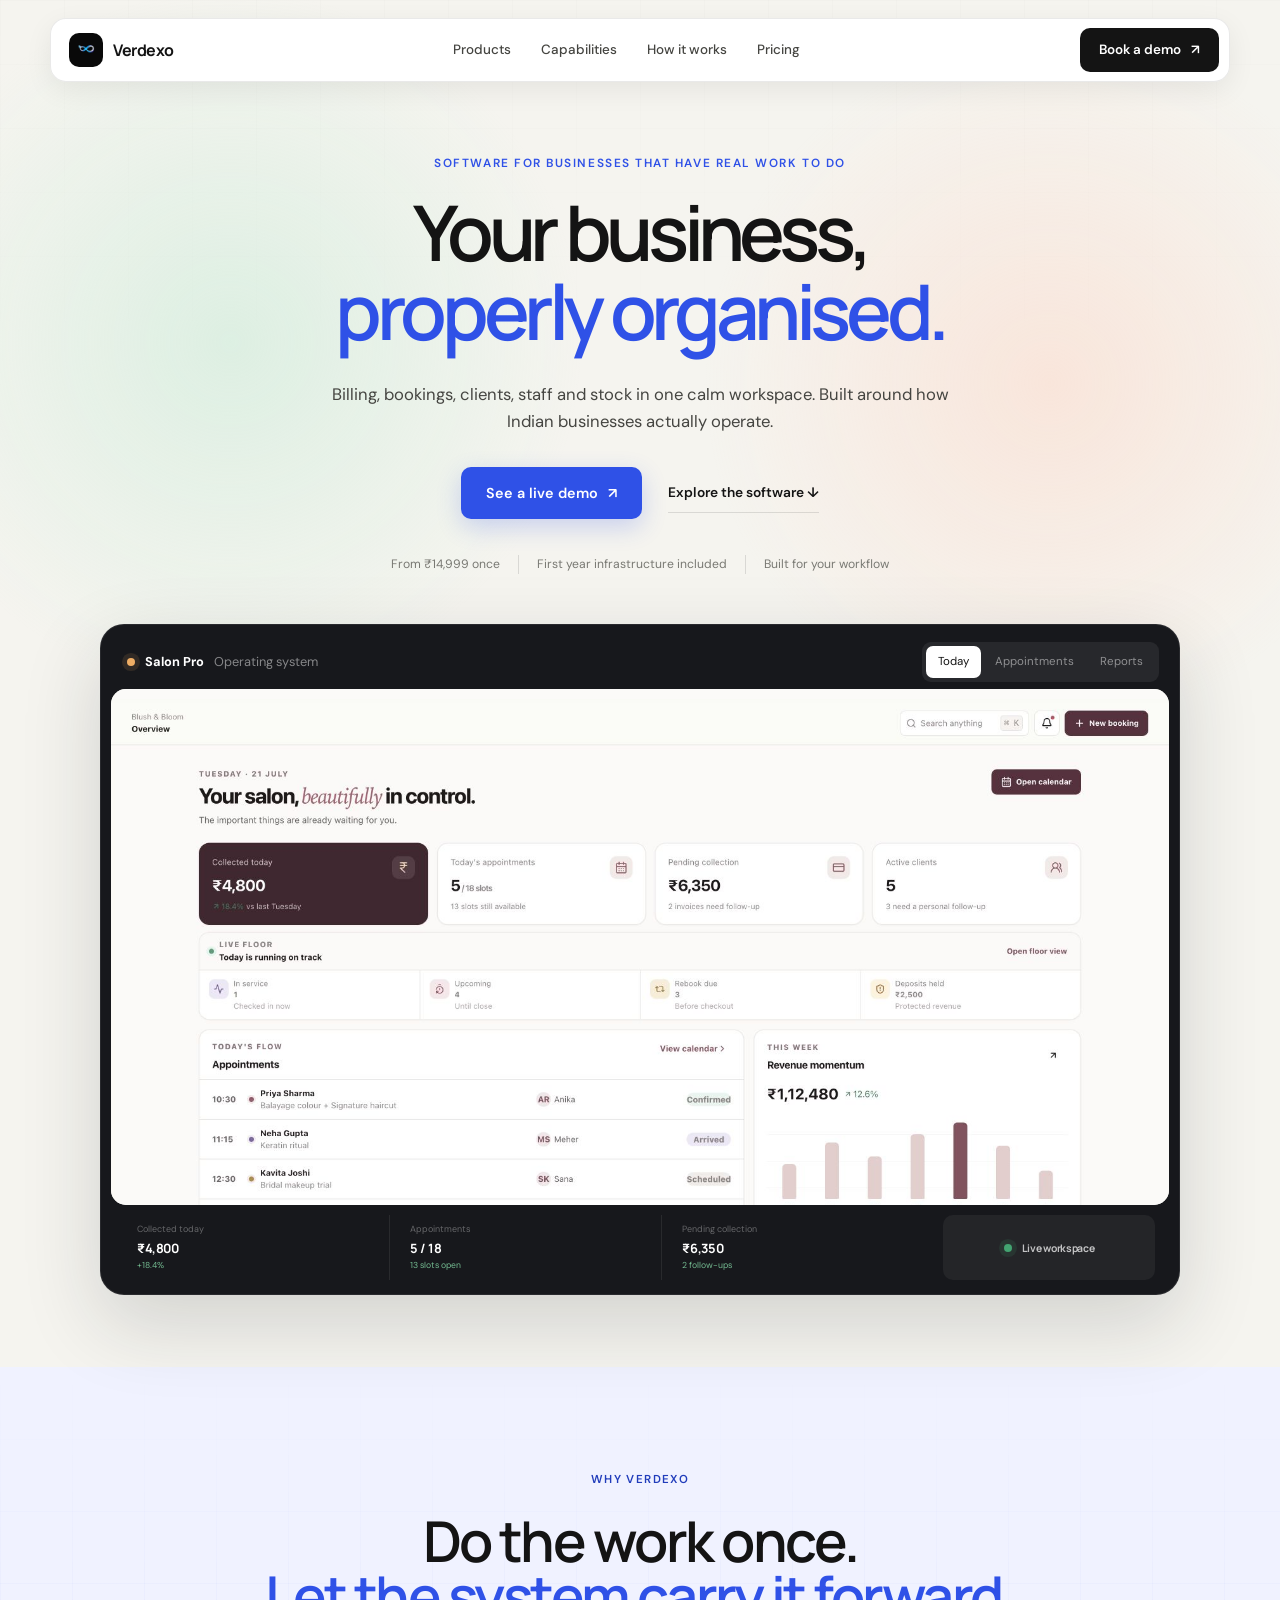
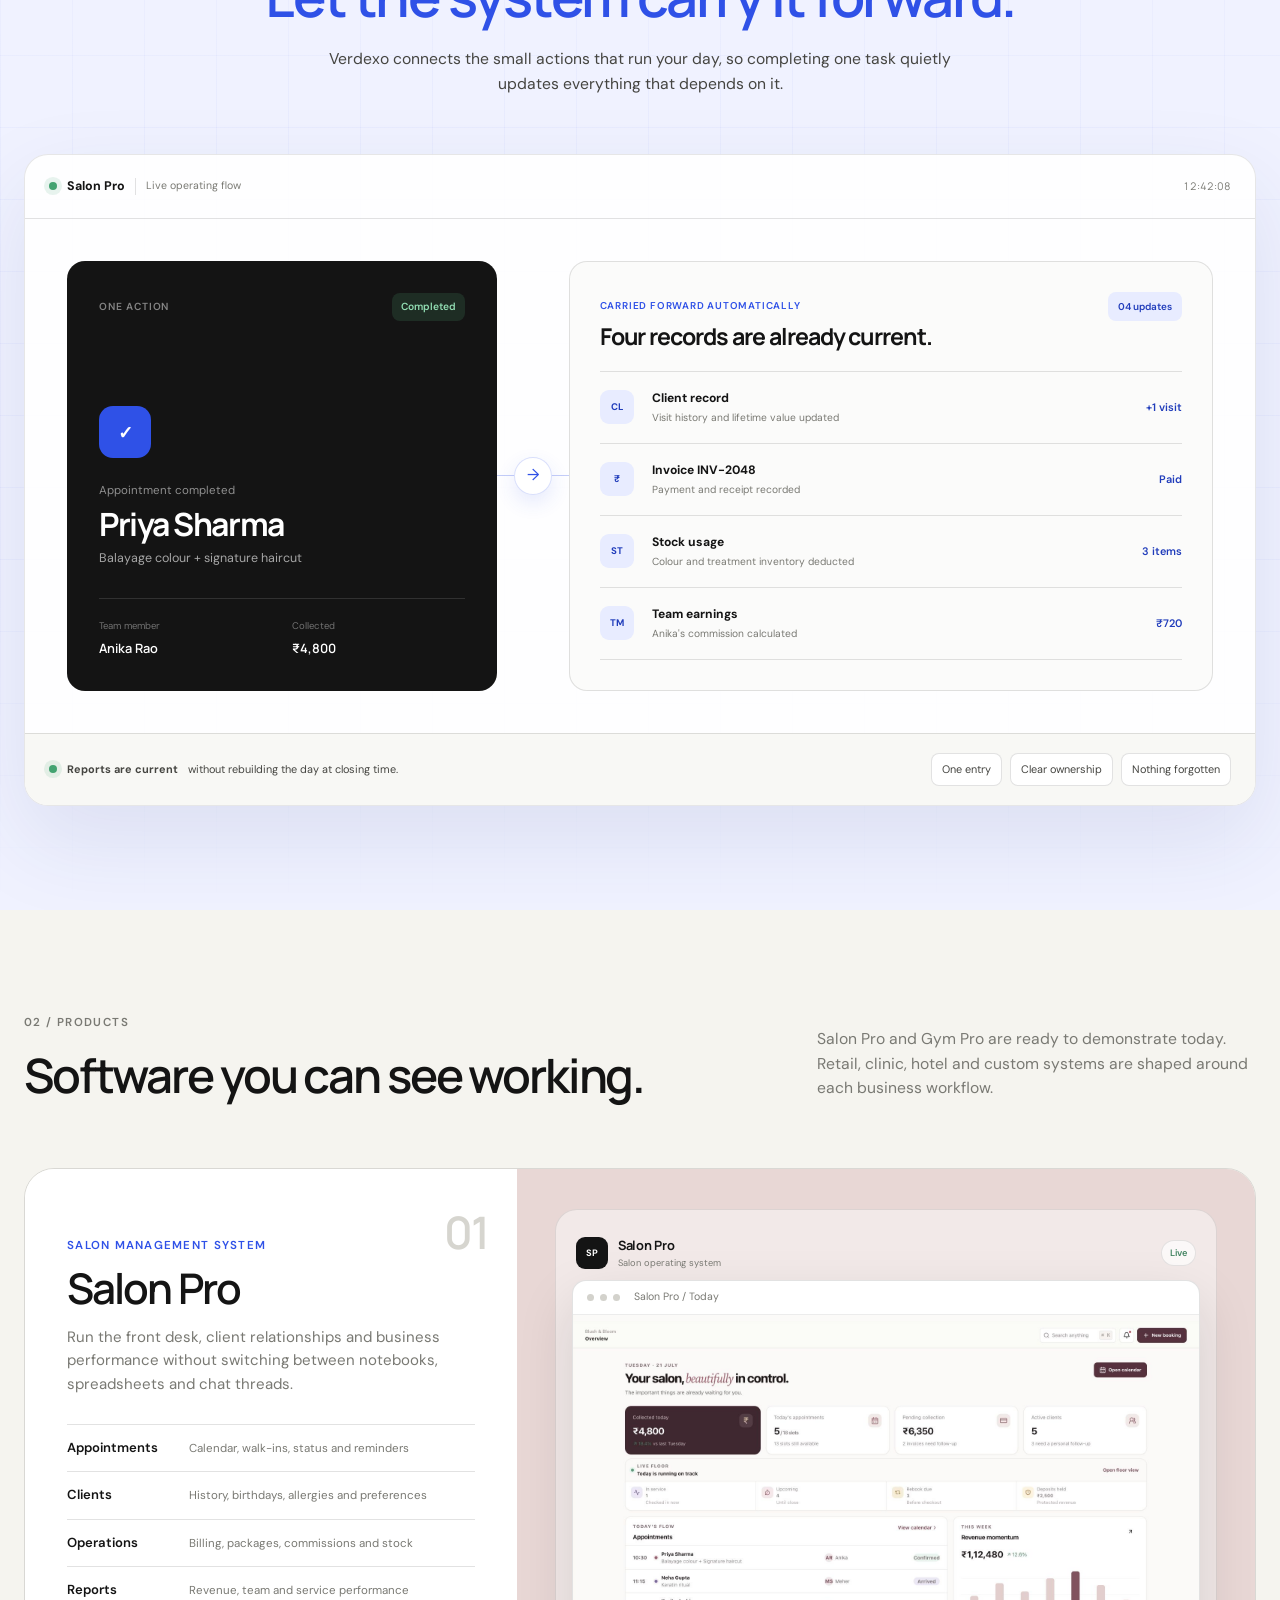
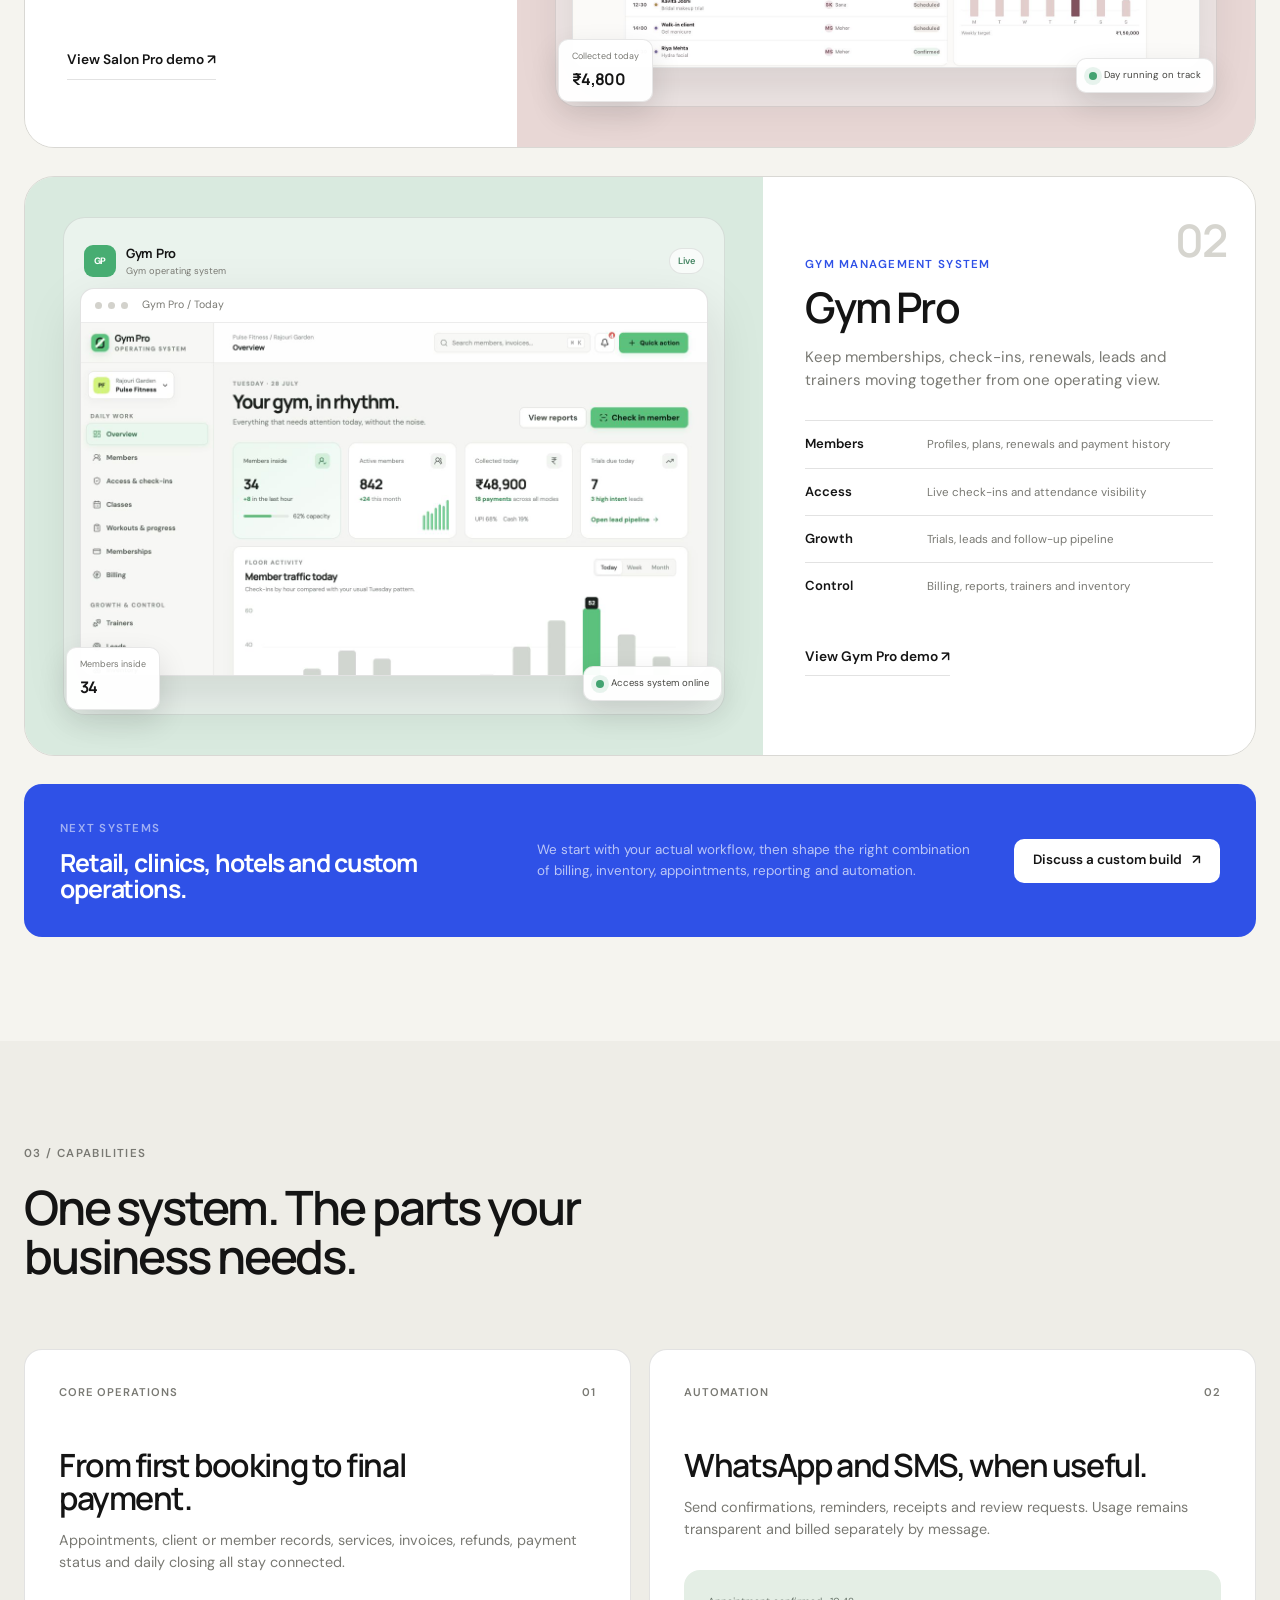
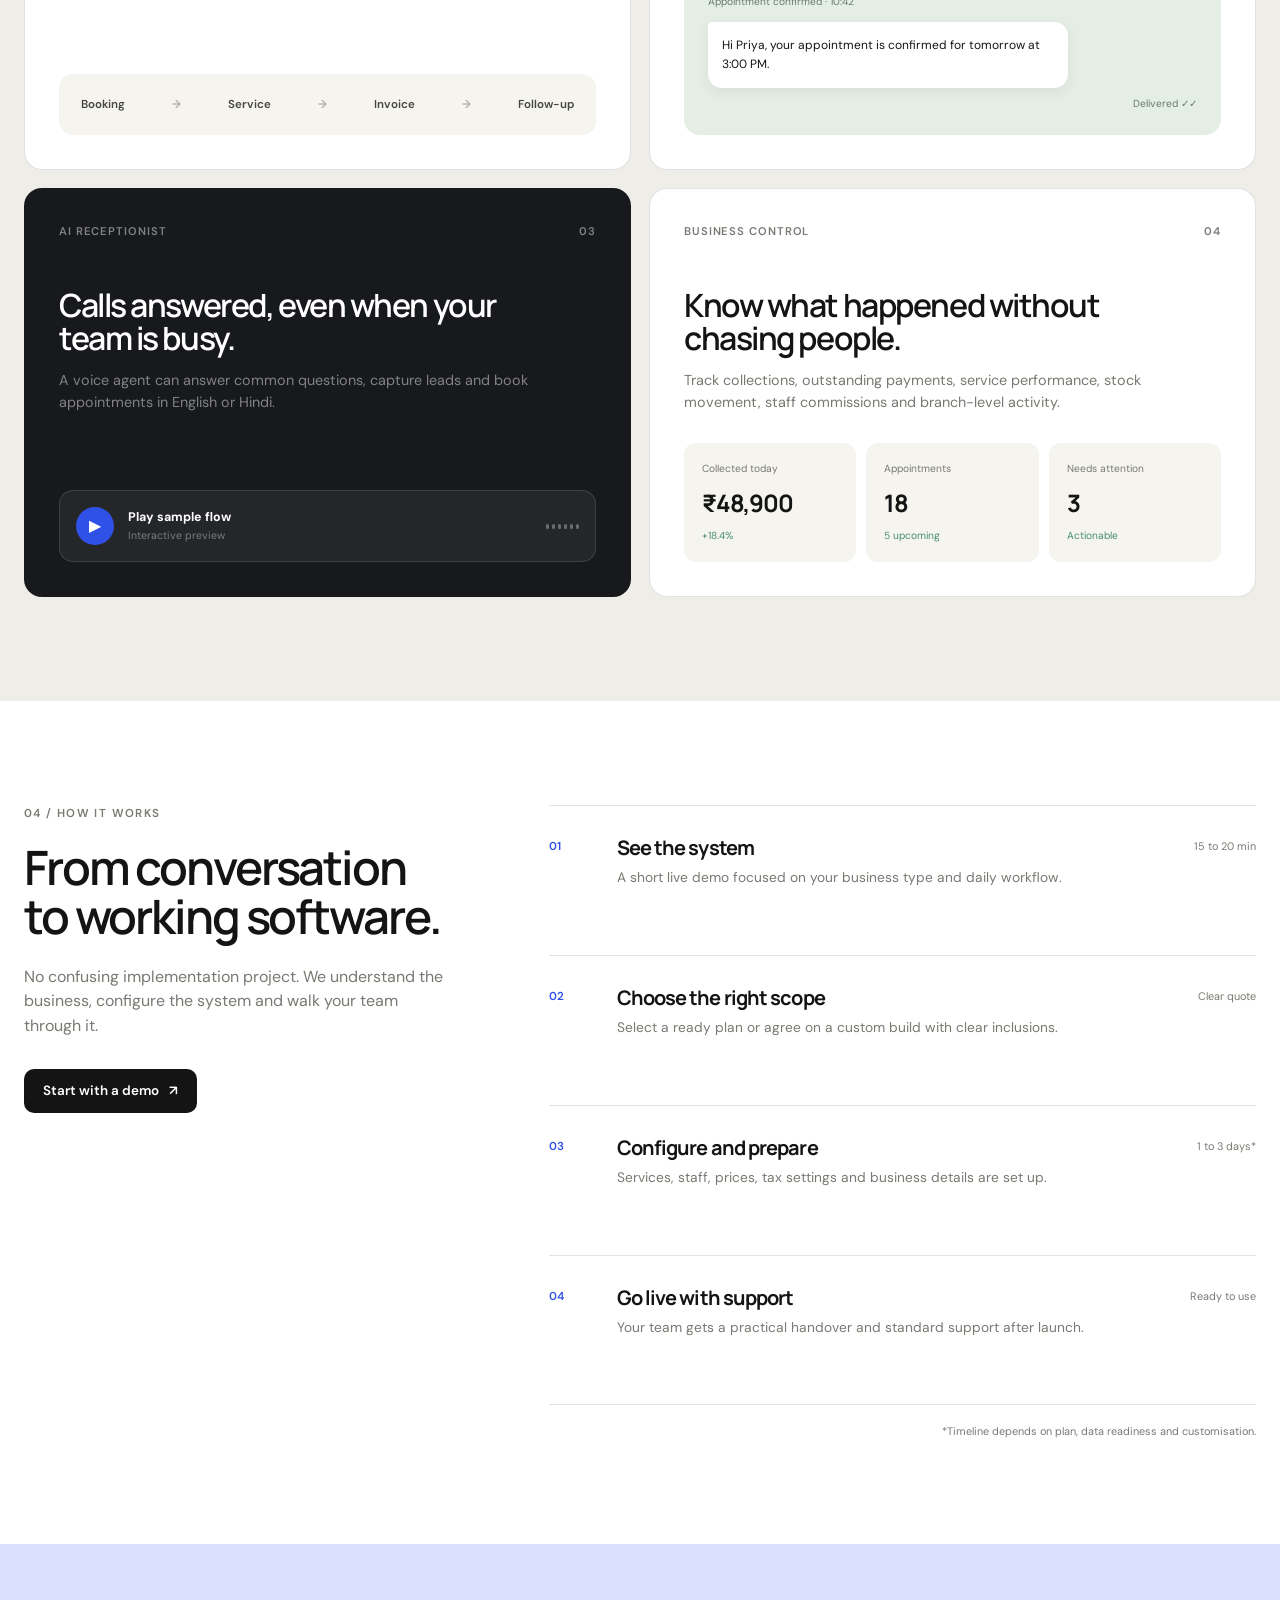
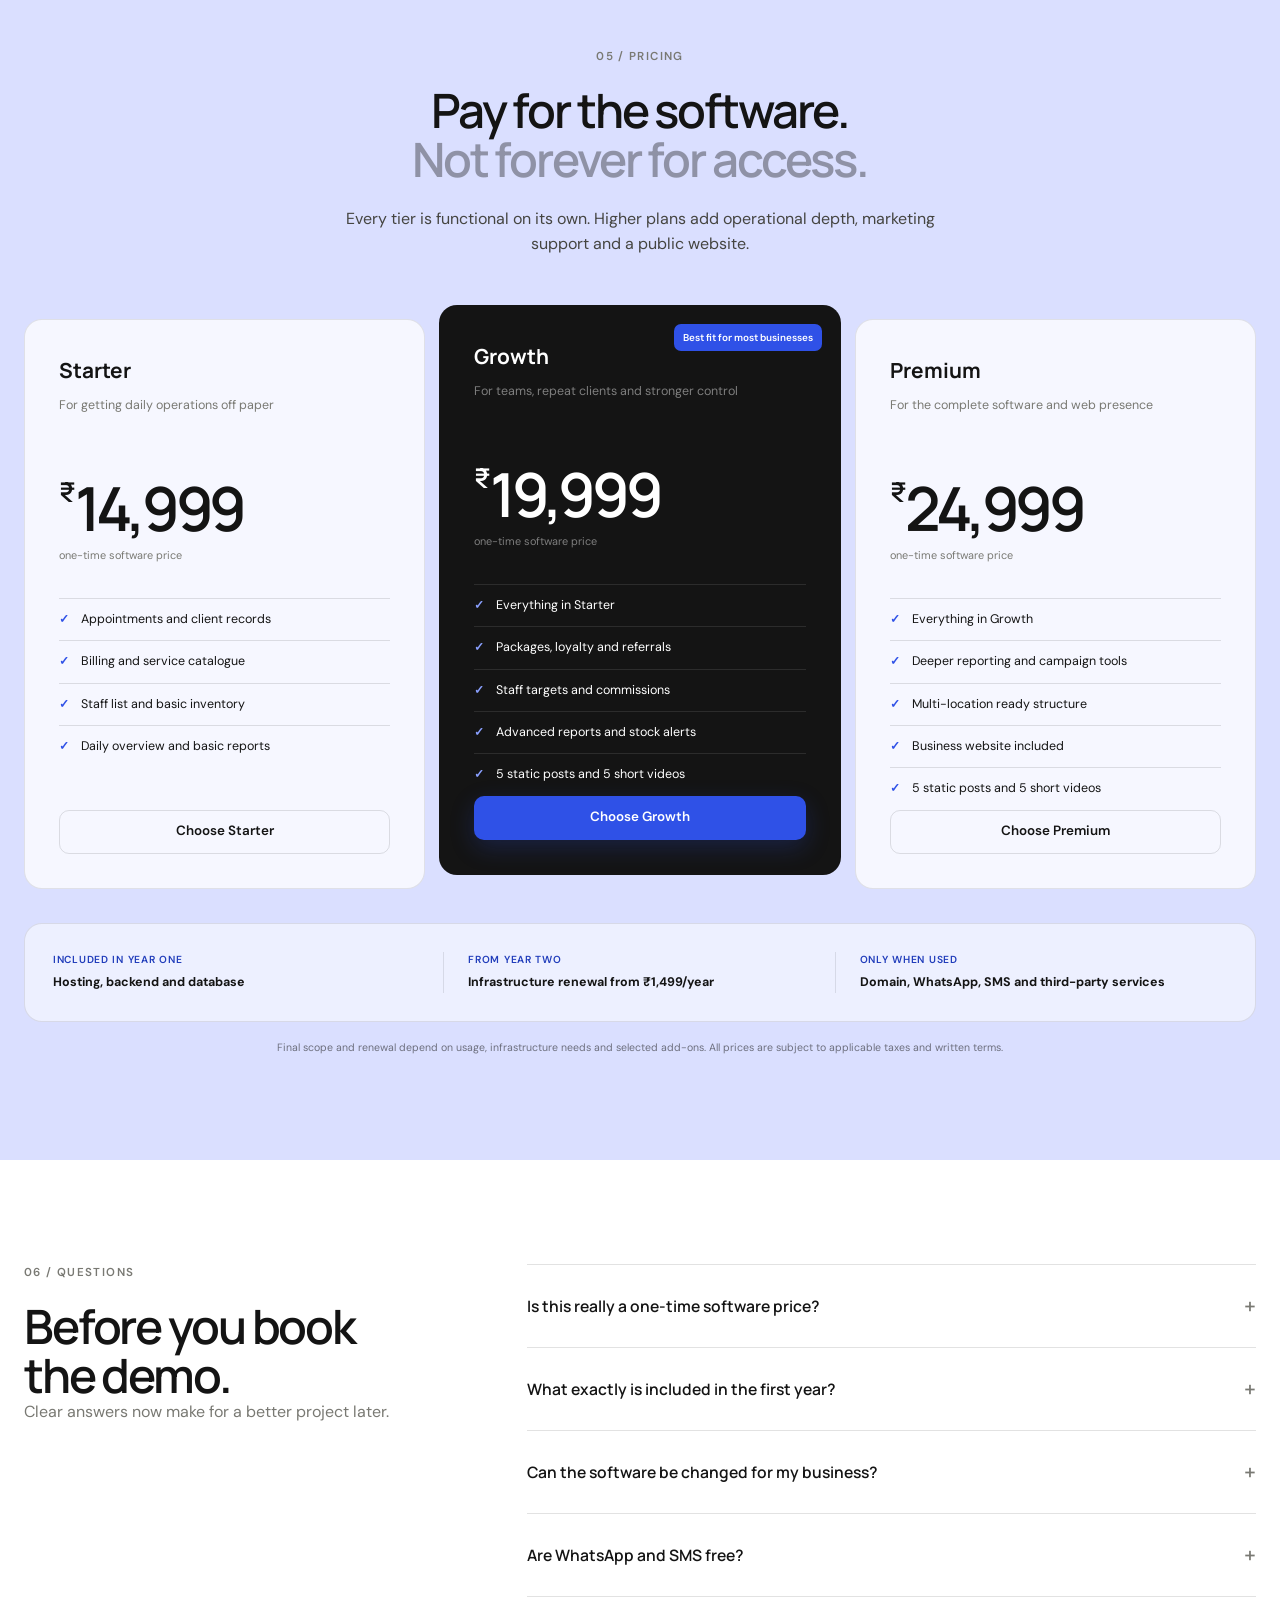
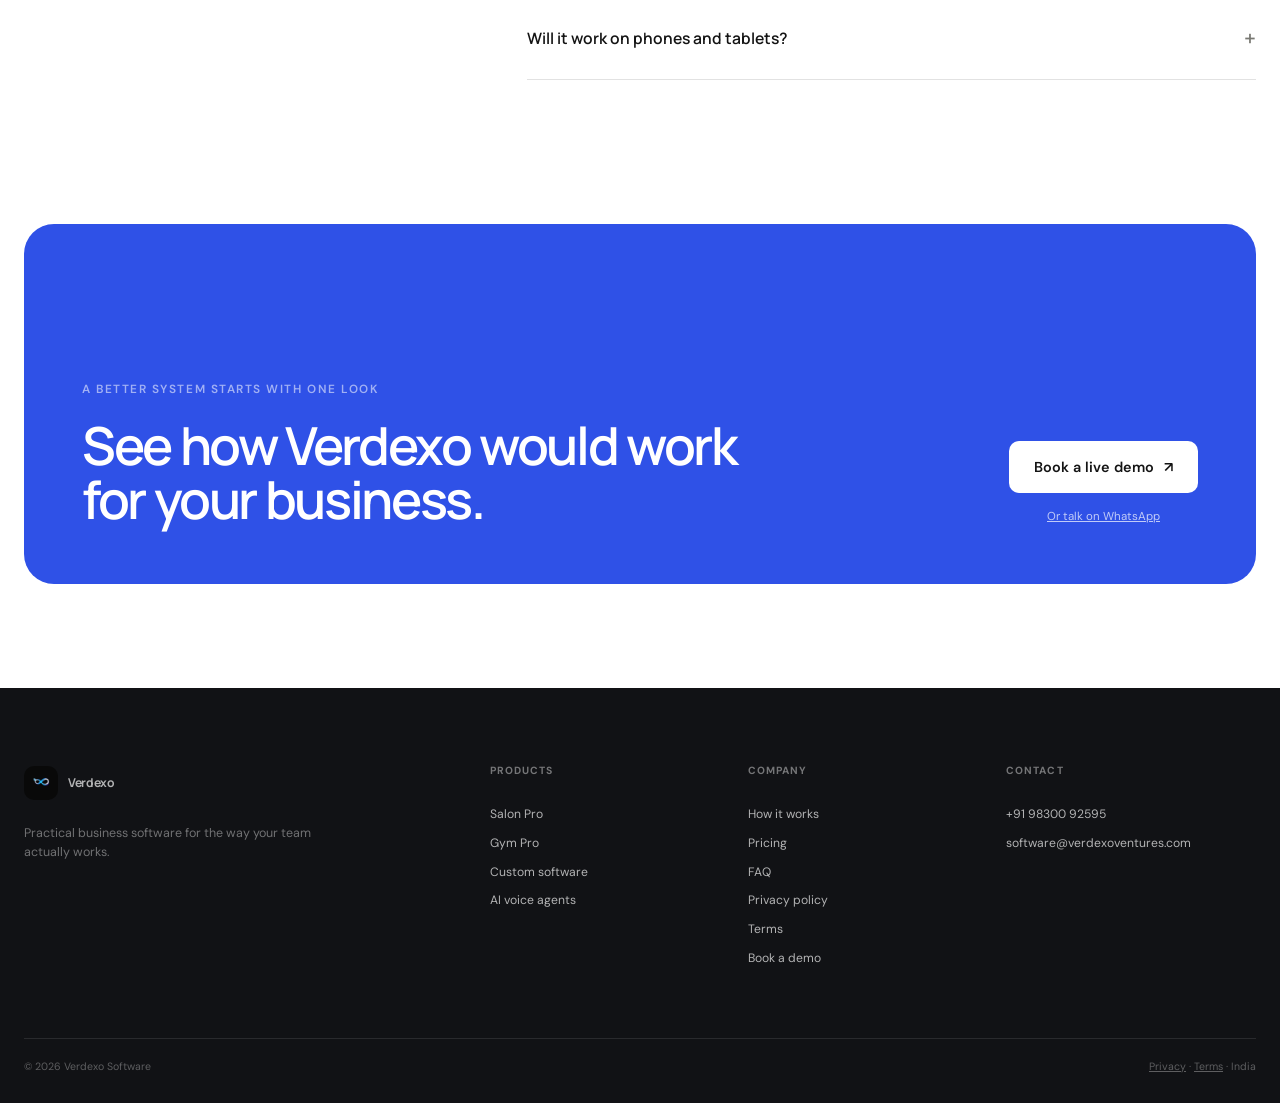
==== commit 7b937c74: "Prepare website for advertising launch" ====
--- a/index.html
+++ b/index.html
@@ -5,6 +5,17 @@
   <meta name="viewport" content="width=device-width, initial-scale=1">
   <meta name="theme-color" content="#f5f4ef">
   <meta name="description" content="Verdexo builds practical business software for Indian salons, gyms and growing service businesses. One-time software plans from ₹14,999.">
+  <meta name="robots" content="index, follow">
+  <meta property="og:type" content="website">
+  <meta property="og:title" content="Verdexo Software | Your business, properly organised.">
+  <meta property="og:description" content="Practical business software for Indian salons, gyms and growing service businesses. Plans start at ₹14,999.">
+  <meta property="og:url" content="https://verdexo-vent.github.io/verdexo-software-website/">
+  <meta property="og:image" content="https://verdexo-vent.github.io/verdexo-software-website/hero_dashboard.png">
+  <meta name="twitter:card" content="summary_large_image">
+  <meta name="twitter:title" content="Verdexo Software | Your business, properly organised.">
+  <meta name="twitter:description" content="See Salon Pro, Gym Pro and custom business systems built around how your team works.">
+  <meta name="twitter:image" content="https://verdexo-vent.github.io/verdexo-software-website/hero_dashboard.png">
+  <link rel="canonical" href="https://verdexo-vent.github.io/verdexo-software-website/">
   <title>Verdexo Software | Your business, properly organised.</title>
   <link rel="icon" href="logo.png">
   <link rel="preconnect" href="https://fonts.googleapis.com">
@@ -476,6 +487,8 @@
         <a href="#process">How it works</a>
         <a href="#pricing">Pricing</a>
         <a href="#faq">FAQ</a>
+        <a href="privacy.html">Privacy policy</a>
+        <a href="terms.html">Terms</a>
         <button type="button" data-open-demo>Book a demo</button>
       </div>
       <div>
@@ -486,7 +499,7 @@
     </div>
     <div class="container footer-bottom">
       <span>© 2026 Verdexo Software</span>
-      <span>India</span>
+      <span><a href="privacy.html">Privacy</a> · <a href="terms.html">Terms</a> · India</span>
     </div>
   </footer>
 
@@ -516,7 +529,7 @@
           </select>
         </label>
         <button class="button button-primary button-large" type="submit">Continue on WhatsApp <span>↗</span></button>
-        <small>No payment. No obligation. Just a practical demo.</small>
+        <small>By continuing, you agree to our <a href="terms.html">terms</a> and acknowledge our <a href="privacy.html">privacy policy</a>. No payment or obligation.</small>
       </form>
     </section>
   </div>
--- a/styles.css
+++ b/styles.css
@@ -51,6 +51,53 @@
   text-decoration: none; border-radius: 8px;
 }
 .skip-link:focus { transform: none; }
+.legal-page { min-height: 100vh; background: var(--paper); }
+.legal-shell {
+  width: min(820px, calc(100% - 40px));
+  margin: 0 auto;
+  padding: 120px 0 80px;
+}
+.legal-nav {
+  margin-bottom: 70px;
+  display: flex;
+  align-items: center;
+  justify-content: space-between;
+}
+.legal-nav > a:last-child {
+  color: var(--ink-2);
+  font-size: .82rem;
+  text-decoration: none;
+}
+.legal-nav > a:last-child:hover { color: var(--blue); }
+.legal-header {
+  padding-bottom: 42px;
+  border-bottom: 1px solid var(--line);
+}
+.legal-header h1 {
+  margin-bottom: 18px;
+  font-size: clamp(2.7rem, 7vw, 5rem);
+}
+.legal-header p { margin-bottom: 0; color: var(--muted); }
+.legal-content { padding-top: 42px; }
+.legal-content section {
+  padding: 26px 0;
+  border-bottom: 1px solid var(--line);
+}
+.legal-content h2 { margin-bottom: 14px; font-size: 1.2rem; }
+.legal-content p, .legal-content li {
+  color: var(--ink-2);
+  font-size: .9rem;
+}
+.legal-content ul { padding-left: 20px; }
+.legal-content a { color: var(--blue-dark); }
+.legal-note {
+  margin-top: 34px;
+  padding: 20px;
+  border-radius: 12px;
+  background: var(--blue-soft);
+  color: var(--blue-dark);
+  font-size: .78rem;
+}
 .container { width: min(1240px, calc(100% - 48px)); margin: 0 auto; }
 .section { padding: 104px 0; }
 .section-index {
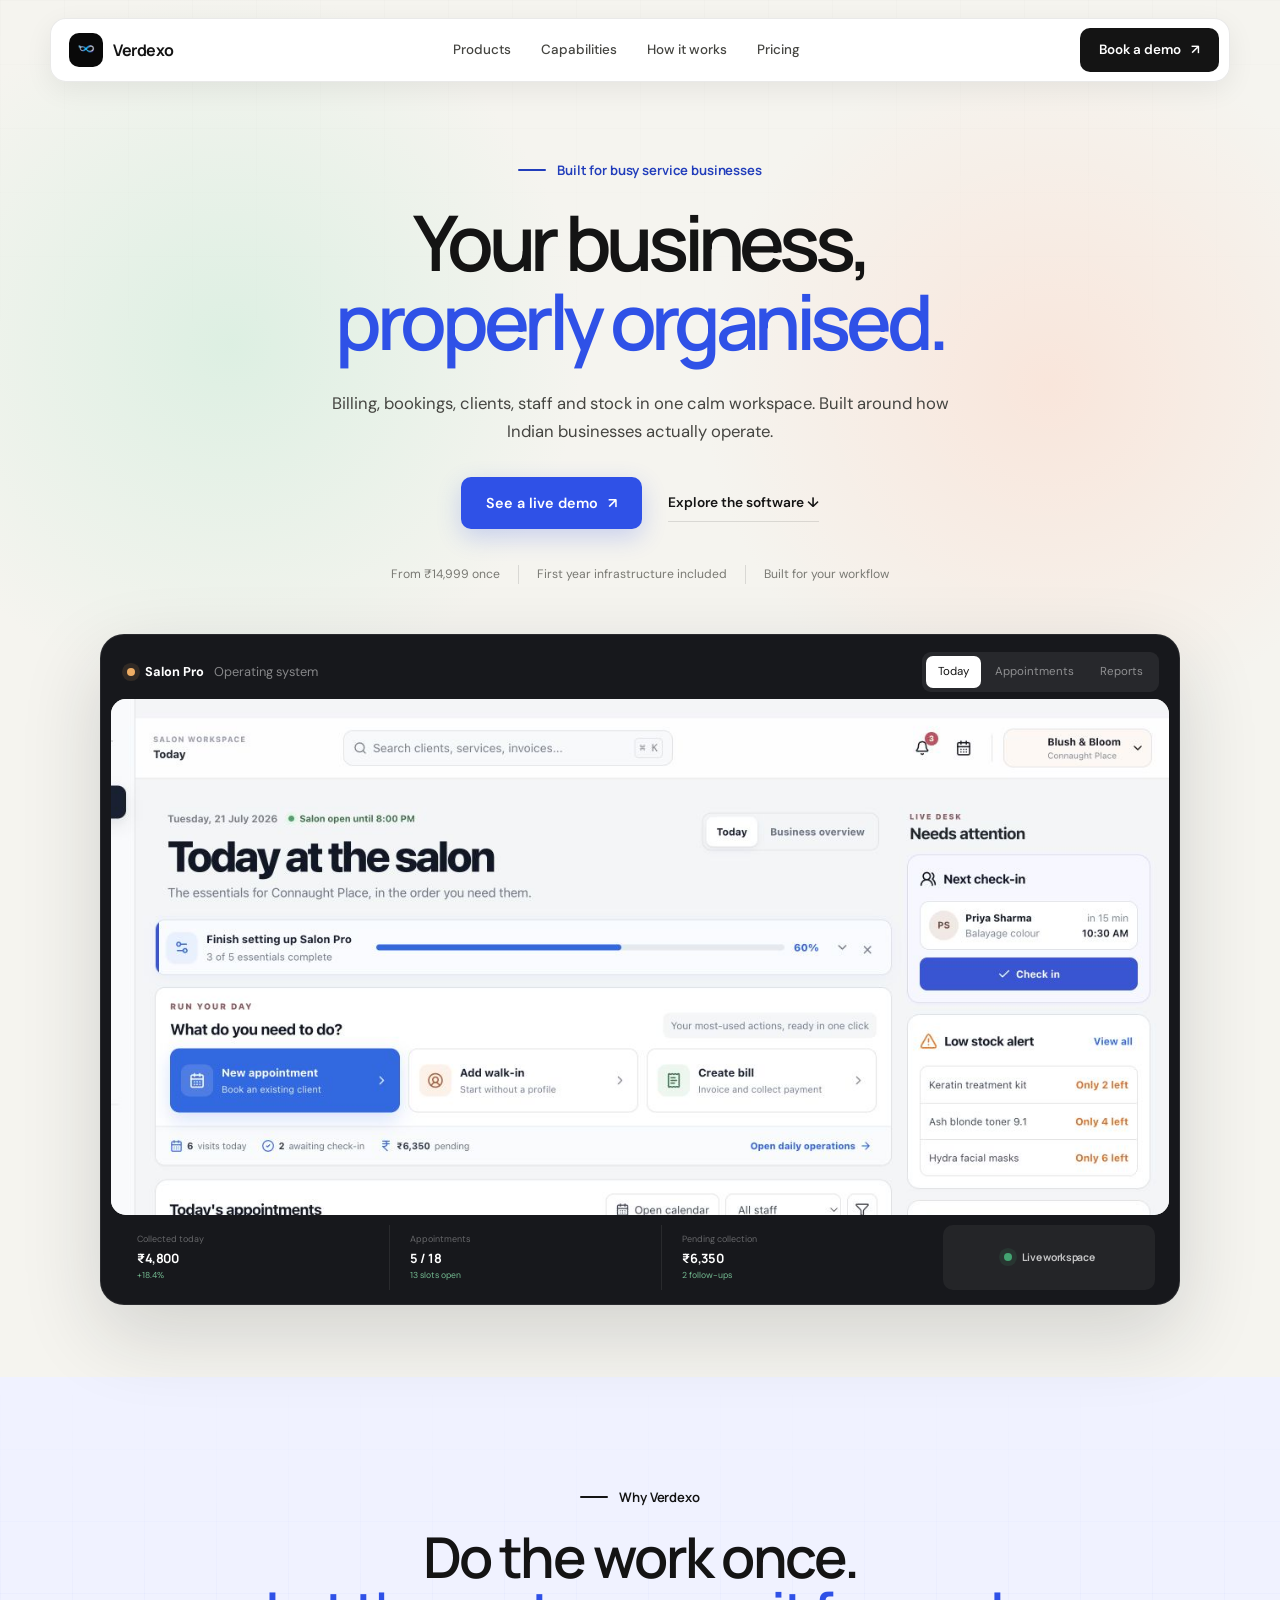
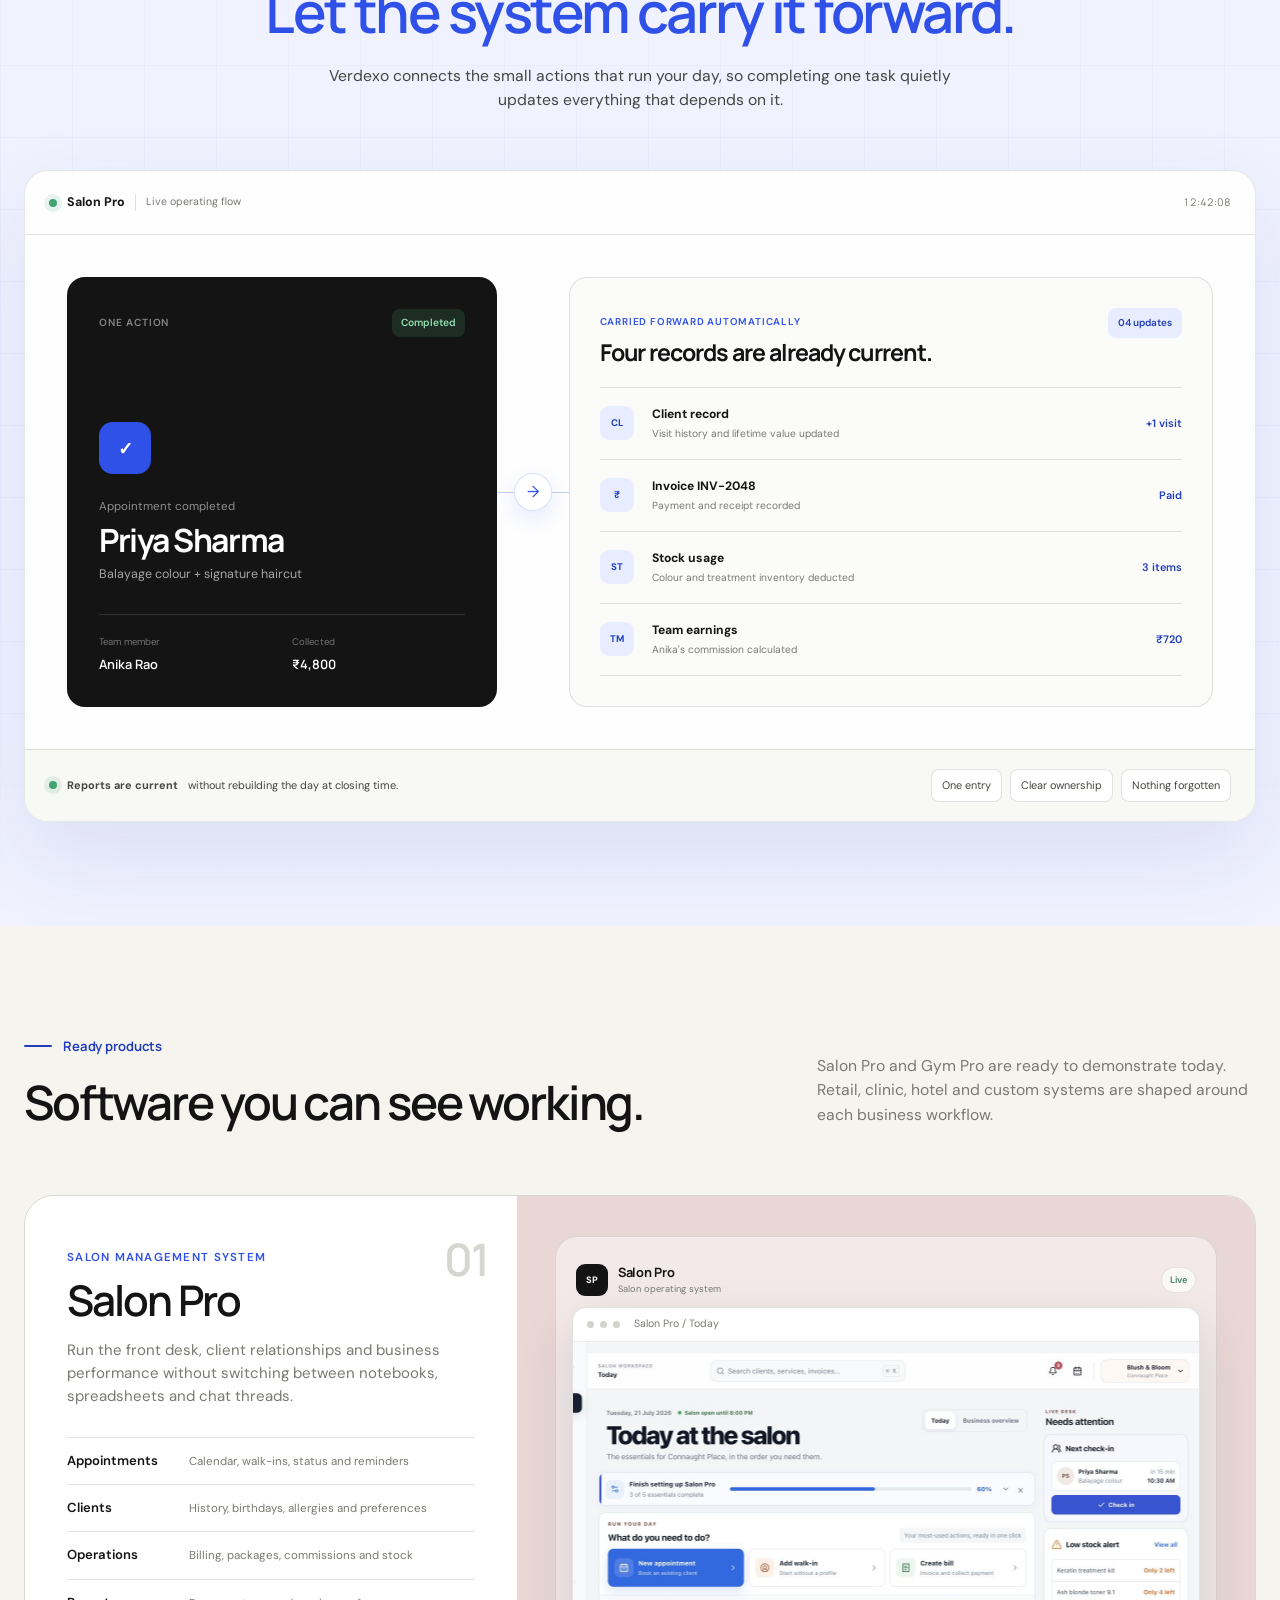
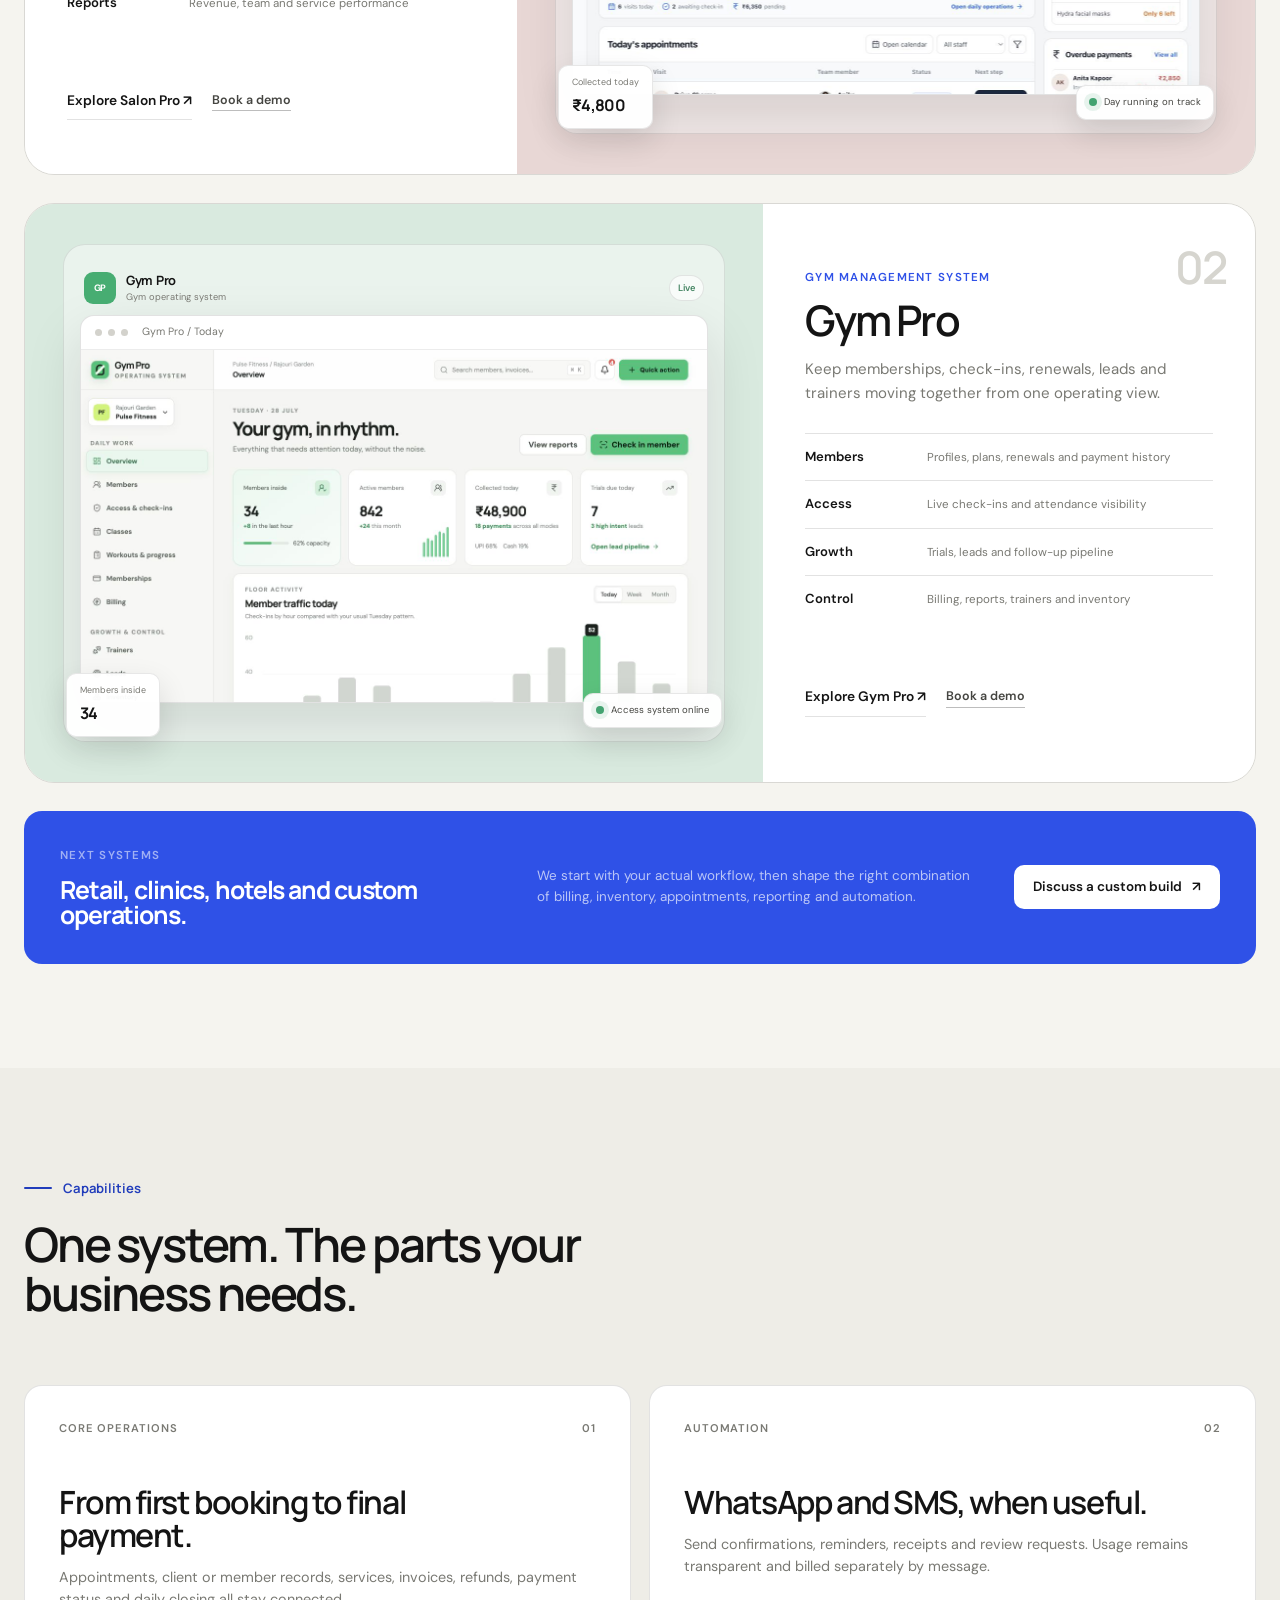
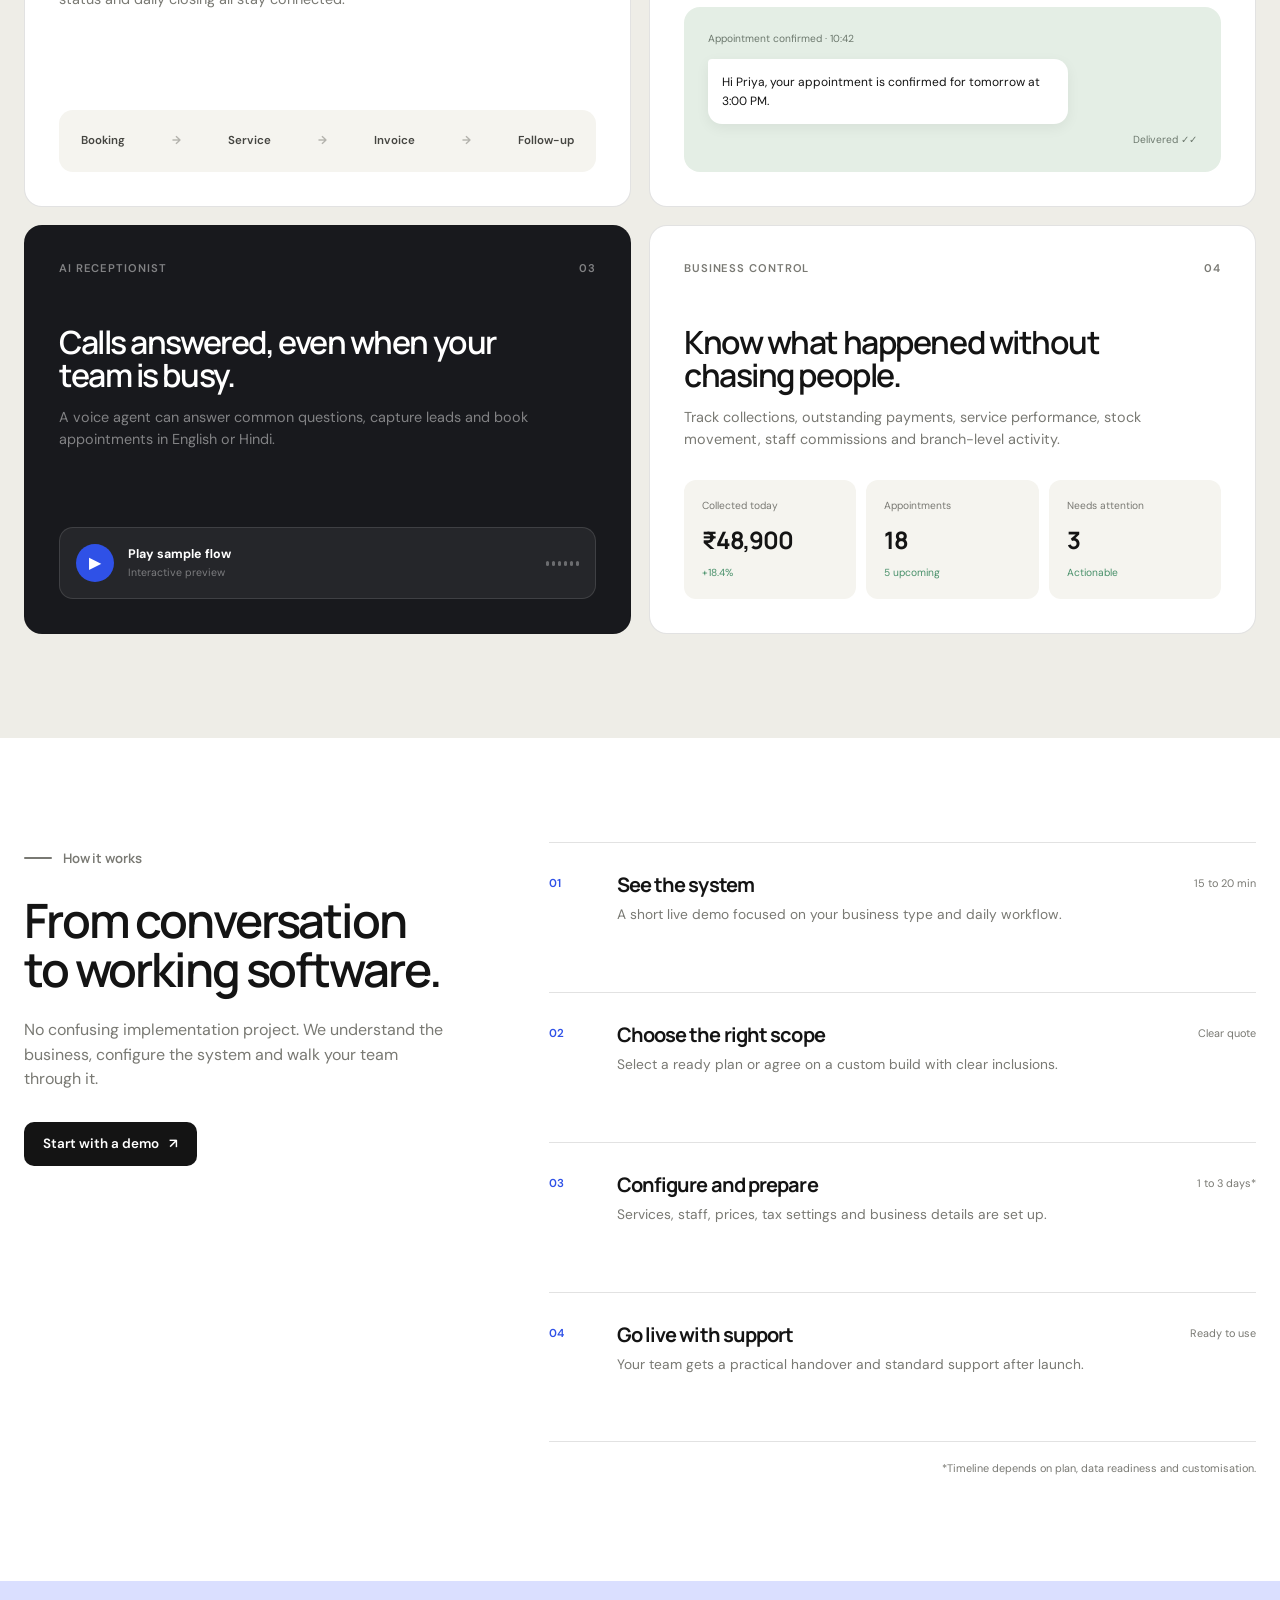
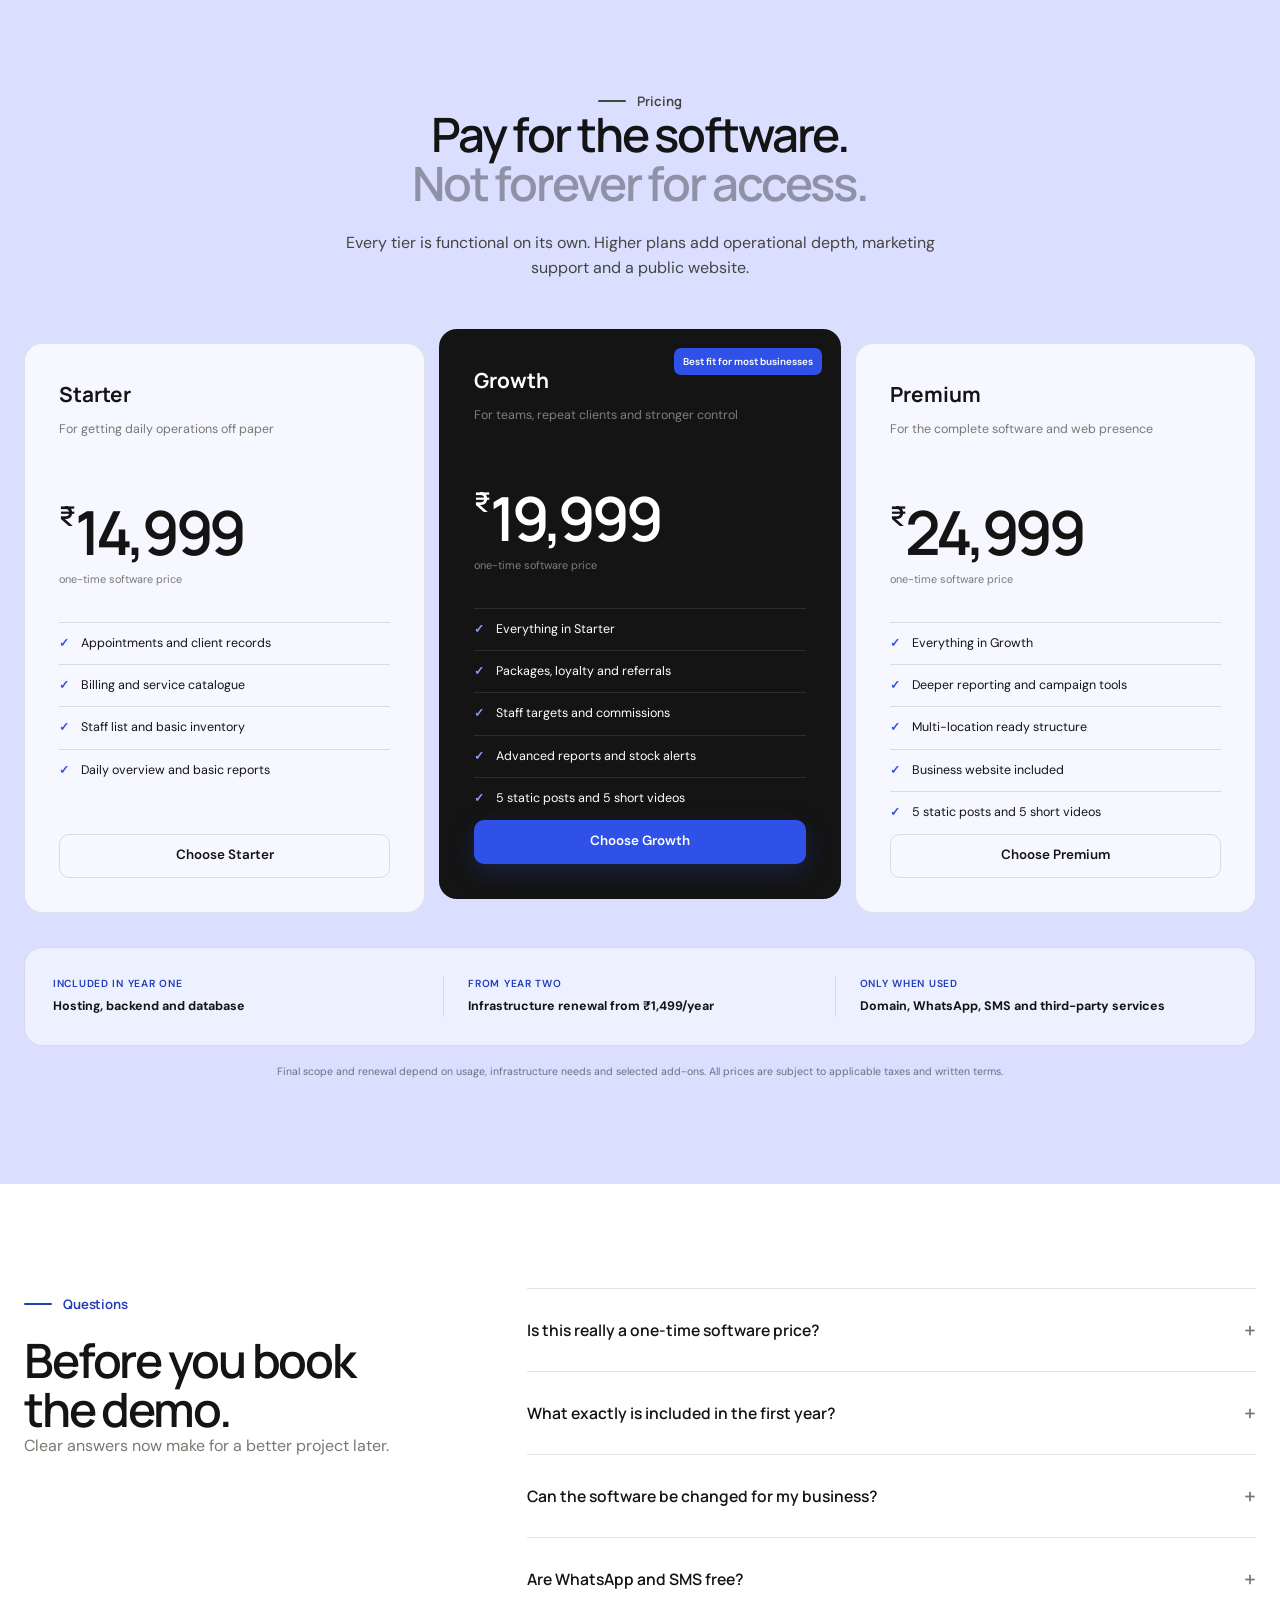
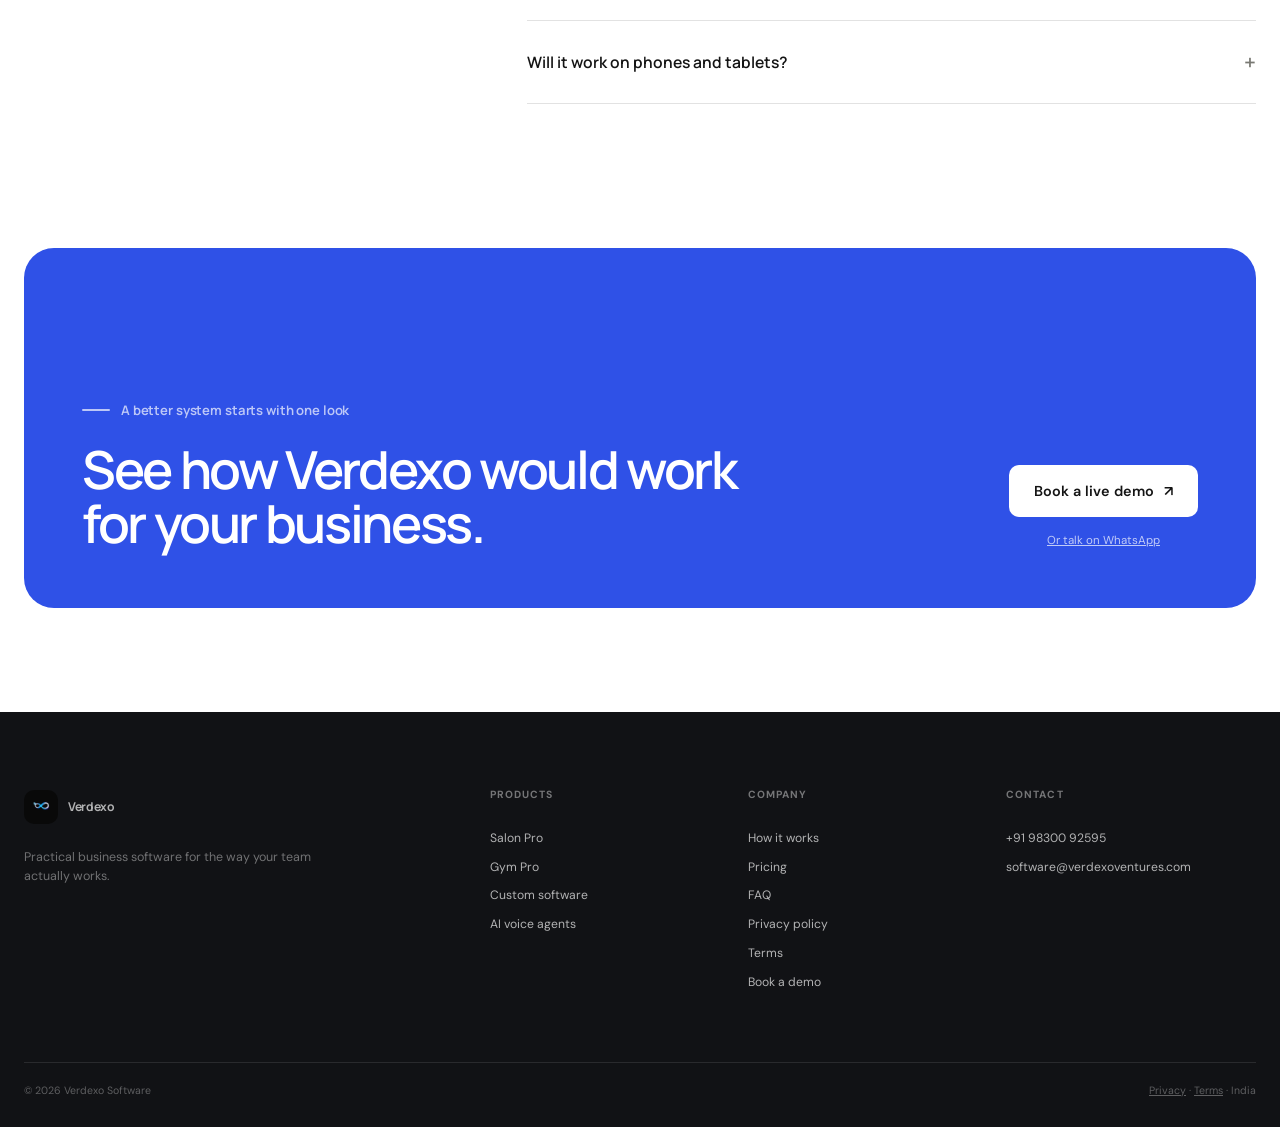
==== commit 1c682d6f: "Add detailed Salon Pro and Gym Pro pages" ====
--- a/index.html
+++ b/index.html
@@ -52,7 +52,7 @@
   <main id="main">
     <section class="hero" id="top">
       <div class="container hero-copy">
-        <p class="eyebrow reveal">Software for businesses that have real work to do</p>
+        <p class="editorial-label reveal"><span></span>Built for busy service businesses</p>
         <h1 class="reveal delay-1">Your business,<br><span>properly organised.</span></h1>
         <p class="hero-lede reveal delay-2">Billing, bookings, clients, staff and stock in one calm workspace. Built around how Indian businesses actually operate.</p>
         <div class="hero-actions reveal delay-3">
@@ -80,7 +80,7 @@
           </div>
         </div>
         <div class="stage-viewport">
-          <img id="hero-screen" src="assets/salon-dashboard.png" alt="Salon Pro overview dashboard" width="1920" height="1080" decoding="async" fetchpriority="high">
+          <img id="hero-screen" src="assets/salon-latest-today.png" alt="Salon Pro Today workspace" width="1440" height="1024" decoding="async" fetchpriority="high">
         </div>
         <div class="stage-footer">
           <div><small>Collected today</small><strong>₹4,800</strong><span>+18.4%</span></div>
@@ -93,7 +93,7 @@
 
     <section class="story section" id="why">
       <div class="container story-header">
-        <p class="section-index">Why Verdexo</p>
+        <p class="editorial-label editorial-label-dark"><span></span>Why Verdexo</p>
         <h2 class="reveal">Do the work once.<br><span>Let the system carry it forward.</span></h2>
         <p class="reveal">Verdexo connects the small actions that run your day, so completing one task quietly updates everything that depends on it.</p>
       </div>
@@ -169,7 +169,7 @@
       <div class="container">
         <div class="section-heading">
           <div>
-            <p class="section-index">02 / Products</p>
+            <p class="editorial-label"><span></span>Ready products</p>
             <h2>Software you can see working.</h2>
           </div>
           <p>Salon Pro and Gym Pro are ready to demonstrate today. Retail, clinic, hotel and custom systems are shaped around each business workflow.</p>
@@ -187,7 +187,10 @@
               <li><span>Operations</span><small>Billing, packages, commissions and stock</small></li>
               <li><span>Reports</span><small>Revenue, team and service performance</small></li>
             </ul>
-            <button class="text-button" type="button" data-open-demo data-interest="Salon Pro">View Salon Pro demo <span>↗</span></button>
+            <div class="product-actions">
+              <a class="text-button" href="salon-pro.html">Explore Salon Pro <span>↗</span></a>
+              <button class="quiet-button" type="button" data-open-demo data-interest="Salon Pro">Book a demo</button>
+            </div>
           </div>
           <div class="product-visual">
             <div class="product-art salon-art">
@@ -199,7 +202,7 @@
               <div class="visual-window">
                 <div class="window-chrome"><i></i><i></i><i></i><span>Salon Pro / Today</span></div>
                 <div class="shot-frame salon-shot">
-                  <img src="assets/salon-dashboard.png" alt="Salon Pro dashboard showing appointments and performance" width="1920" height="1080" loading="lazy" decoding="async">
+                  <img src="assets/salon-latest-today.png" alt="Latest Salon Pro Today workspace" width="1440" height="1024" loading="lazy" decoding="async">
                 </div>
               </div>
               <div class="art-chip chip-one"><small>Collected today</small><strong>₹4,800</strong></div>
@@ -220,7 +223,10 @@
               <li><span>Growth</span><small>Trials, leads and follow-up pipeline</small></li>
               <li><span>Control</span><small>Billing, reports, trainers and inventory</small></li>
             </ul>
-            <button class="text-button" type="button" data-open-demo data-interest="Gym Pro">View Gym Pro demo <span>↗</span></button>
+            <div class="product-actions">
+              <a class="text-button" href="gym-pro.html">Explore Gym Pro <span>↗</span></a>
+              <button class="quiet-button" type="button" data-open-demo data-interest="Gym Pro">Book a demo</button>
+            </div>
           </div>
           <div class="product-visual">
             <div class="product-art gym-art">
@@ -256,7 +262,7 @@
       <div class="container">
         <div class="section-heading compact">
           <div>
-            <p class="section-index">03 / Capabilities</p>
+            <p class="editorial-label"><span></span>Capabilities</p>
             <h2>One system. The parts your business needs.</h2>
           </div>
         </div>
@@ -310,7 +316,7 @@
     <section class="process section" id="process">
       <div class="container process-layout">
         <div class="process-intro">
-          <p class="section-index">04 / How it works</p>
+          <p class="editorial-label"><span></span>How it works</p>
           <h2>From conversation to working software.</h2>
           <p>No confusing implementation project. We understand the business, configure the system and walk your team through it.</p>
           <button class="button button-dark" type="button" data-open-demo>Start with a demo <span>↗</span></button>
@@ -344,7 +350,7 @@
     <section class="pricing section" id="pricing">
       <div class="container">
         <div class="pricing-header">
-          <p class="section-index">05 / Pricing</p>
+          <p class="editorial-label"><span></span>Pricing</p>
           <h2>Pay for the software.<br><span>Not forever for access.</span></h2>
           <p>Every tier is functional on its own. Higher plans add operational depth, marketing support and a public website.</p>
         </div>
@@ -423,7 +429,7 @@
     <section class="faq section" id="faq">
       <div class="container faq-layout">
         <div>
-          <p class="section-index">06 / Questions</p>
+          <p class="editorial-label"><span></span>Questions</p>
           <h2>Before you book the demo.</h2>
           <p>Clear answers now make for a better project later.</p>
         </div>
@@ -455,7 +461,7 @@
     <section class="final-cta section">
       <div class="container cta-panel">
         <div>
-          <p class="eyebrow">A better system starts with one look</p>
+          <p class="editorial-label editorial-label-light"><span></span>A better system starts with one look</p>
           <h2>See how Verdexo would work for your business.</h2>
         </div>
         <div class="cta-actions">
@@ -477,8 +483,8 @@
       </div>
       <div>
         <h3>Products</h3>
-        <a href="#products">Salon Pro</a>
-        <a href="#products">Gym Pro</a>
+        <a href="salon-pro.html">Salon Pro</a>
+        <a href="gym-pro.html">Gym Pro</a>
         <a href="#capabilities">Custom software</a>
         <a href="#capabilities">AI voice agents</a>
       </div>
--- a/styles.css
+++ b/styles.css
@@ -108,6 +108,28 @@
   letter-spacing: .12em;
   text-transform: uppercase;
 }
+.editorial-label {
+  width: max-content;
+  max-width: 100%;
+  margin: 0 0 24px;
+  color: var(--blue-dark);
+  font-family: "Manrope", sans-serif;
+  font-size: .82rem;
+  font-weight: 650;
+  letter-spacing: -.01em;
+  line-height: 1.25;
+  display: inline-flex;
+  align-items: center;
+  gap: 11px;
+}
+.editorial-label > span {
+  width: 28px;
+  height: 2px;
+  border-radius: 2px;
+  background: currentColor;
+}
+.editorial-label-dark { color: var(--ink); }
+.editorial-label-light { color: rgba(255,255,255,.68); }
 .eyebrow {
   margin-bottom: 20px;
   color: var(--blue);
@@ -116,6 +138,24 @@
   letter-spacing: .13em;
   text-transform: uppercase;
 }
+.product-actions {
+  margin-top: 28px;
+  display: flex;
+  align-items: center;
+  gap: 20px;
+}
+.product-actions .text-button { margin-top: 0; }
+.quiet-button {
+  padding: 0;
+  border: 0;
+  border-bottom: 1px solid rgba(20,20,20,.28);
+  background: transparent;
+  color: var(--ink-2);
+  font-size: .78rem;
+  font-weight: 600;
+  cursor: pointer;
+}
+.quiet-button:hover { color: var(--blue-dark); border-color: var(--blue-dark); }
 .reveal {
   opacity: 0;
   transform: translateY(22px);
@@ -381,6 +421,7 @@
   margin-bottom: 24px;
   color: var(--blue-dark);
 }
+.story .editorial-label { margin-inline: auto; }
 .story-header h2 {
   margin-bottom: 24px;
   color: var(--ink);
@@ -1061,37 +1102,58 @@
 .modal-card {
   position: relative;
   z-index: 1;
-  width: min(520px, 100%);
-  padding: 42px;
-  border-radius: 22px;
+  width: min(640px, 100%);
+  max-height: calc(100dvh - 48px);
+  overflow-y: auto;
+  padding: 52px;
+  border-radius: 24px;
   background: white;
   box-shadow: var(--shadow);
   animation: modal-in .28s var(--ease) both;
 }
 @keyframes modal-in { from { opacity: 0; transform: translateY(14px) scale(.98); } }
 .modal-close {
-  position: absolute; top: 16px; right: 16px;
-  width: 34px; height: 34px; border: 1px solid var(--line); border-radius: 50%;
-  background: transparent; cursor: pointer; font-size: 1.2rem;
-}
-.modal-card h2 { margin-bottom: 12px; font-size: 2.2rem; }
-.modal-card > p:not(.eyebrow) { margin-bottom: 26px; color: var(--muted); font-size: .84rem; }
-.modal-card form { display: grid; gap: 15px; }
-.modal-card label { color: var(--ink-2); font-size: .72rem; font-weight: 600; }
+  position: absolute; top: 20px; right: 20px;
+  width: 40px; height: 40px; border: 1px solid var(--line); border-radius: 50%;
+  background: transparent; cursor: pointer; font-size: 1.25rem;
+  transition: background-color .16s ease-out, transform .16s ease-out;
+}
+.modal-close:hover { background: var(--paper); }
+.modal-close:active { transform: scale(.96); }
+.modal-card .eyebrow { margin-bottom: 24px; font-size: .78rem; }
+.modal-card h2 { margin-bottom: 14px; font-size: 2.65rem; }
+.modal-card > p:not(.eyebrow) {
+  max-width: 520px;
+  margin-bottom: 34px;
+  color: var(--muted);
+  font-size: .98rem;
+  line-height: 1.6;
+}
+.modal-card form { display: grid; gap: 19px; }
+.modal-card label { color: var(--ink-2); font-size: .82rem; font-weight: 600; }
 .modal-card input, .modal-card select {
   width: 100%;
-  height: 48px;
-  margin-top: 6px;
-  padding: 0 13px;
+  height: 58px;
+  margin-top: 8px;
+  padding: 0 16px;
   border: 1px solid var(--line);
-  border-radius: 9px;
+  border-radius: 11px;
   background: var(--paper);
   color: var(--ink);
+  font-size: .9rem;
   outline: none;
   transition: border-color .18s ease-out, box-shadow .18s ease-out;
 }
 .modal-card input:focus, .modal-card select:focus { border-color: var(--blue); box-shadow: 0 0 0 3px rgba(47,81,231,.1); }
-.modal-card form small { color: var(--muted); font-size: .64rem; text-align: center; }
+.modal-card form .button { min-height: 58px; margin-top: 2px; font-size: .9rem; }
+.modal-card form small {
+  max-width: 500px;
+  margin: -2px auto 0;
+  color: var(--muted);
+  font-size: .7rem;
+  line-height: 1.55;
+  text-align: center;
+}
 
 @media (max-width: 980px) {
   .section { padding: 84px 0; }
@@ -1181,8 +1243,9 @@
   .product-feature { min-height: 0; border-radius: 20px; }
   .product-copy { padding: 38px 24px; }
   .product-number { top: 20px; right: 20px; font-size: 2rem; }
-  .product-copy h3 { font-size: 2.25rem; }
+.product-copy h3 { font-size: 2.25rem; }
   .feature-list li { grid-template-columns: 84px 1fr; }
+  .product-actions { align-items: flex-start; flex-direction: column; gap: 15px; }
   .product-visual, .gym-feature .product-visual { padding: 18px; }
   .product-art { padding: 10px 10px 34px; border-radius: 16px; }
   .art-heading { height: 50px; }
@@ -1219,7 +1282,14 @@
   .mobile-demo .button { width: 100%; }
   .site-footer { padding-bottom: 100px; }
   .modal { align-items: flex-end; padding: 0; }
-  .modal-card { max-height: 92vh; overflow-y: auto; padding: 34px 22px 26px; border-radius: 22px 22px 0 0; }
+  .modal-card { max-height: 92dvh; overflow-y: auto; padding: 34px 22px 26px; border-radius: 22px 22px 0 0; }
+  .modal-card .eyebrow { margin-bottom: 18px; font-size: .7rem; }
+  .modal-card h2 { font-size: 2.1rem; }
+  .modal-card > p:not(.eyebrow) { margin-bottom: 24px; font-size: .86rem; }
+  .modal-card form { gap: 15px; }
+  .modal-card label { font-size: .74rem; }
+  .modal-card input, .modal-card select { height: 52px; margin-top: 6px; font-size: .84rem; }
+  .modal-card form .button { min-height: 52px; }
 }
 
 @media (prefers-reduced-motion: reduce) {
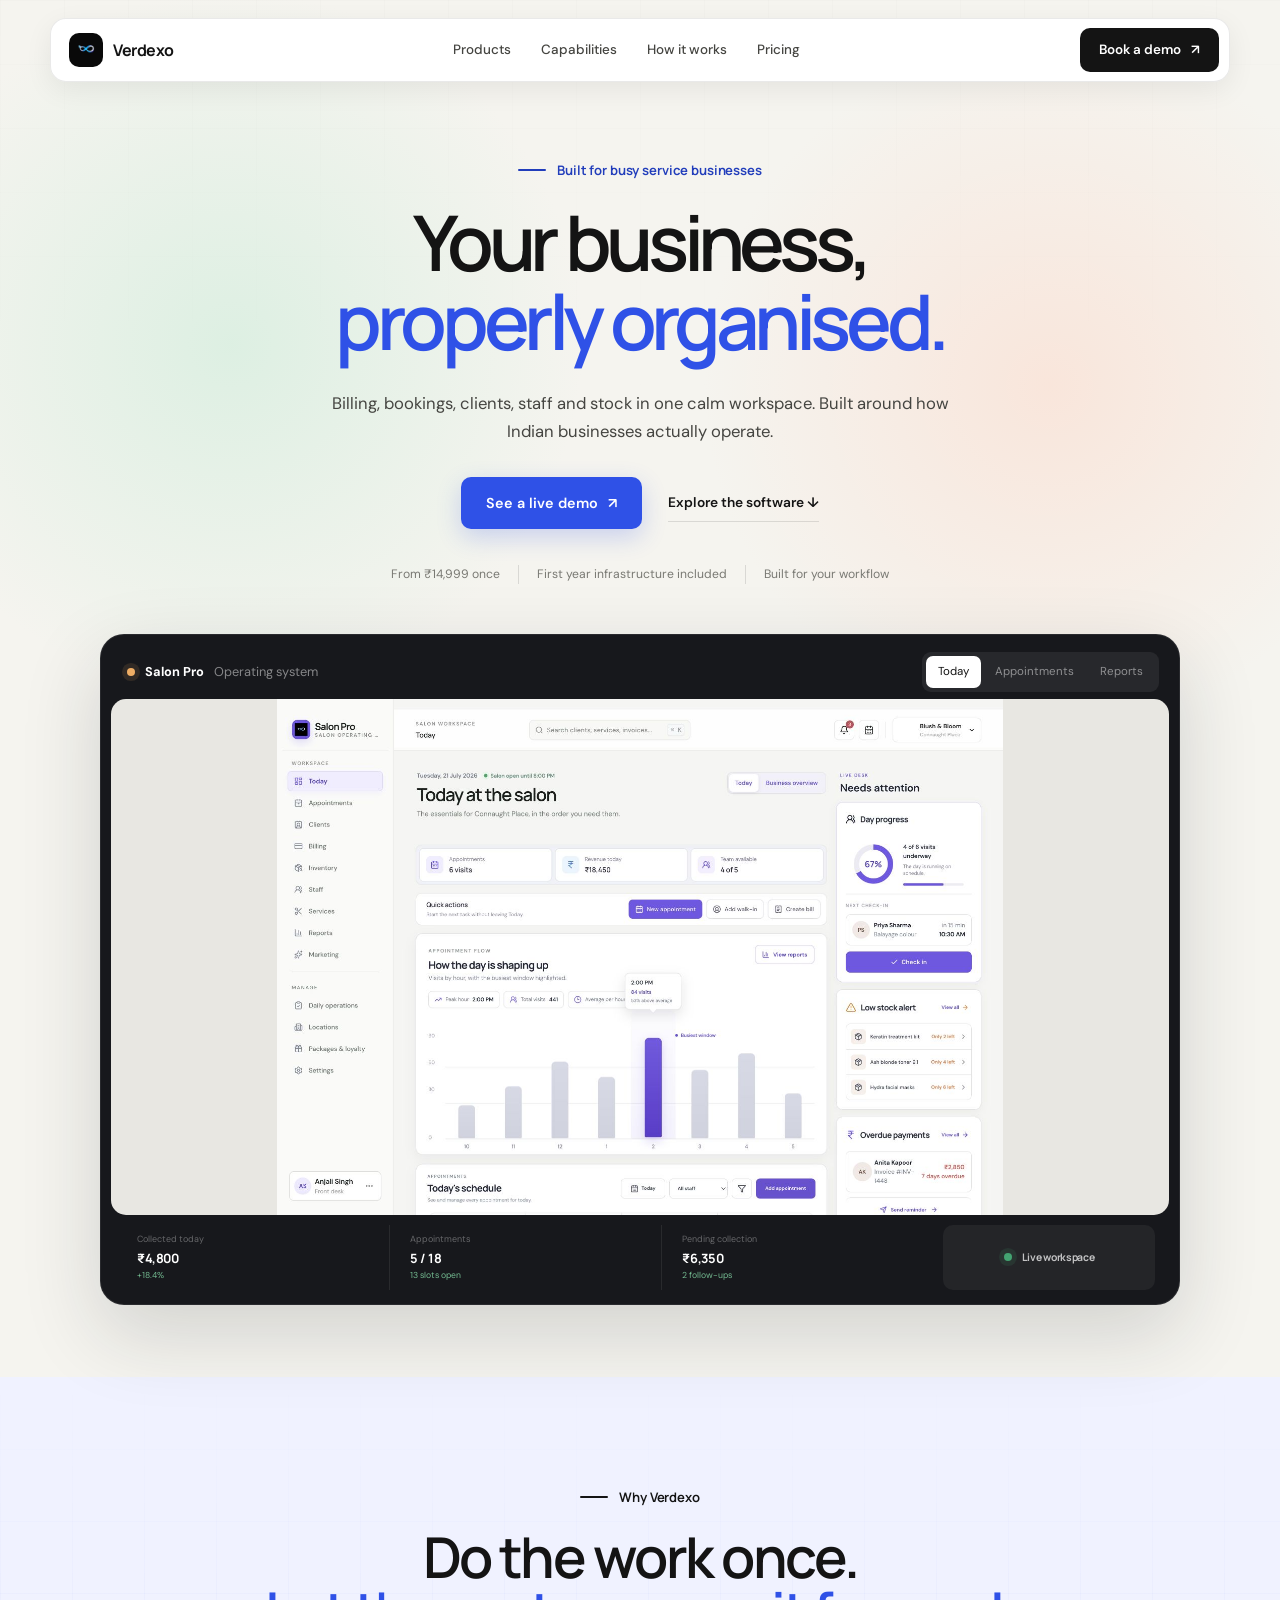
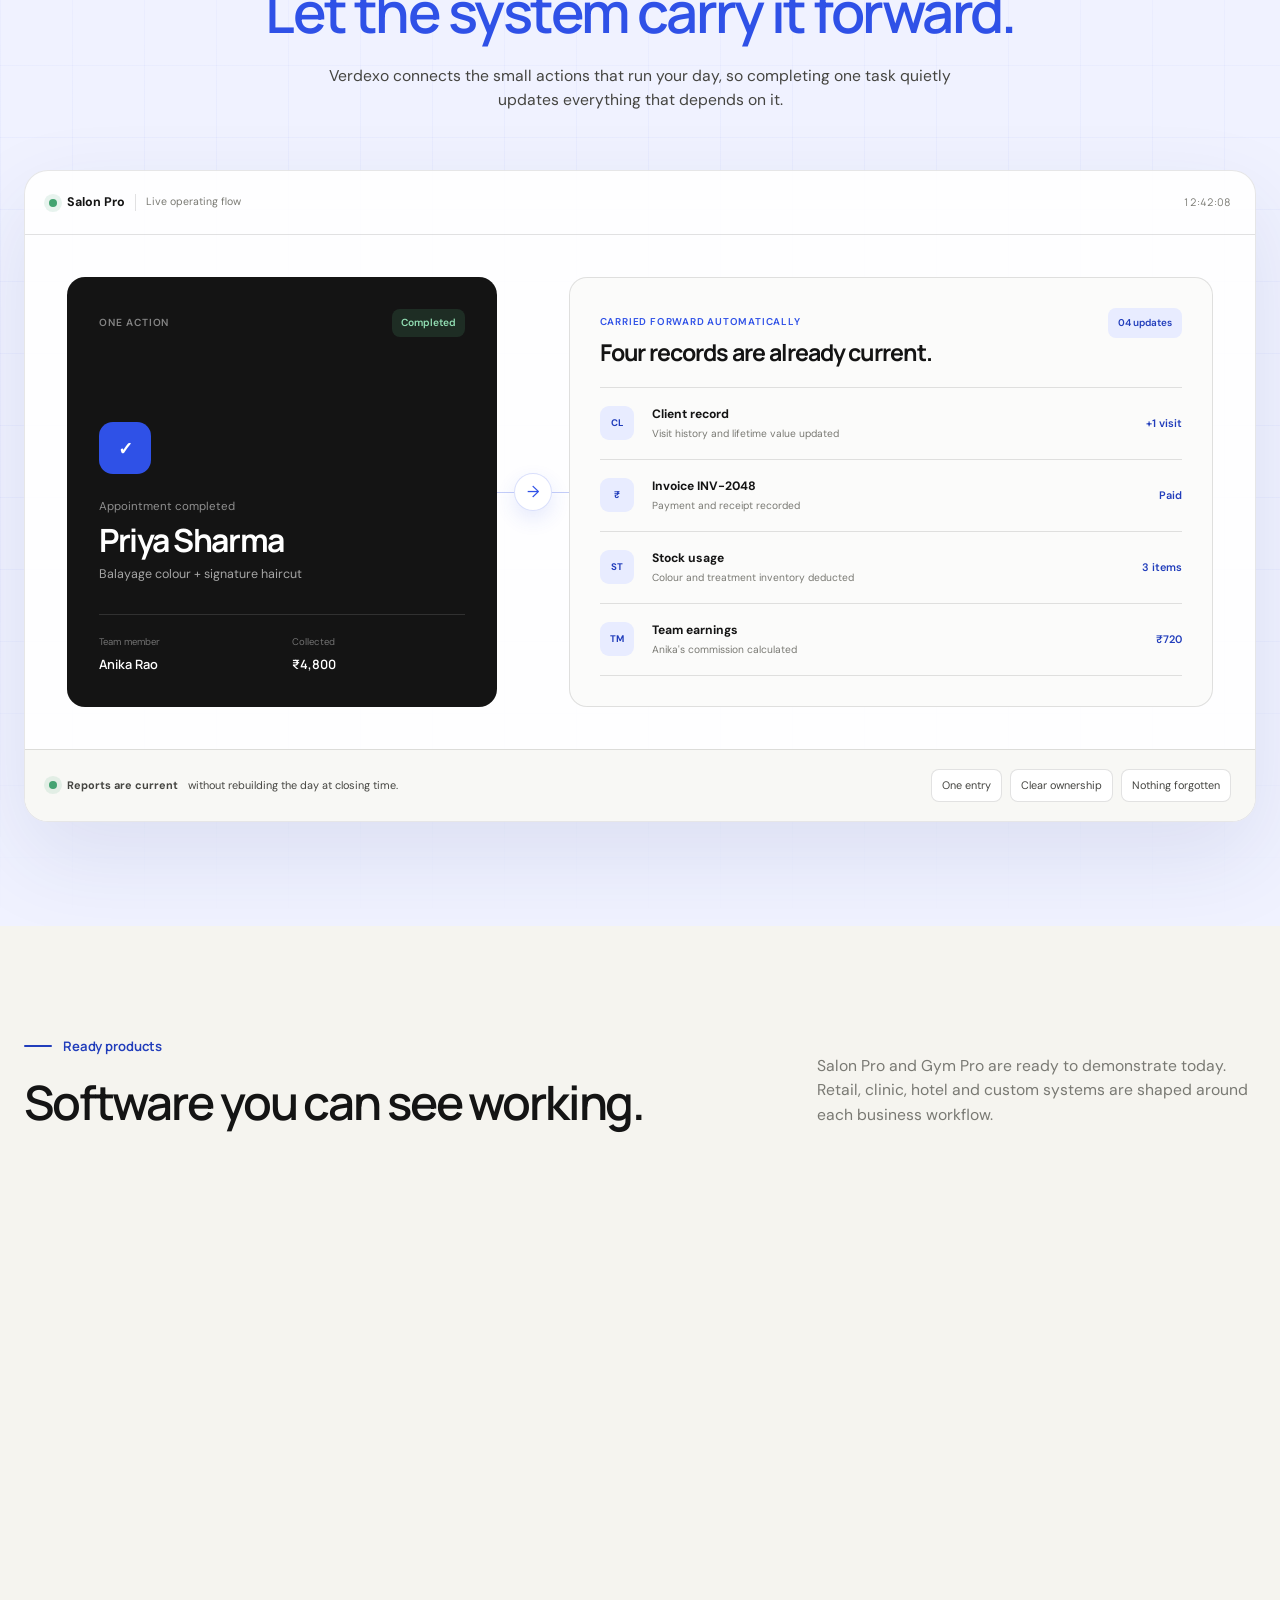
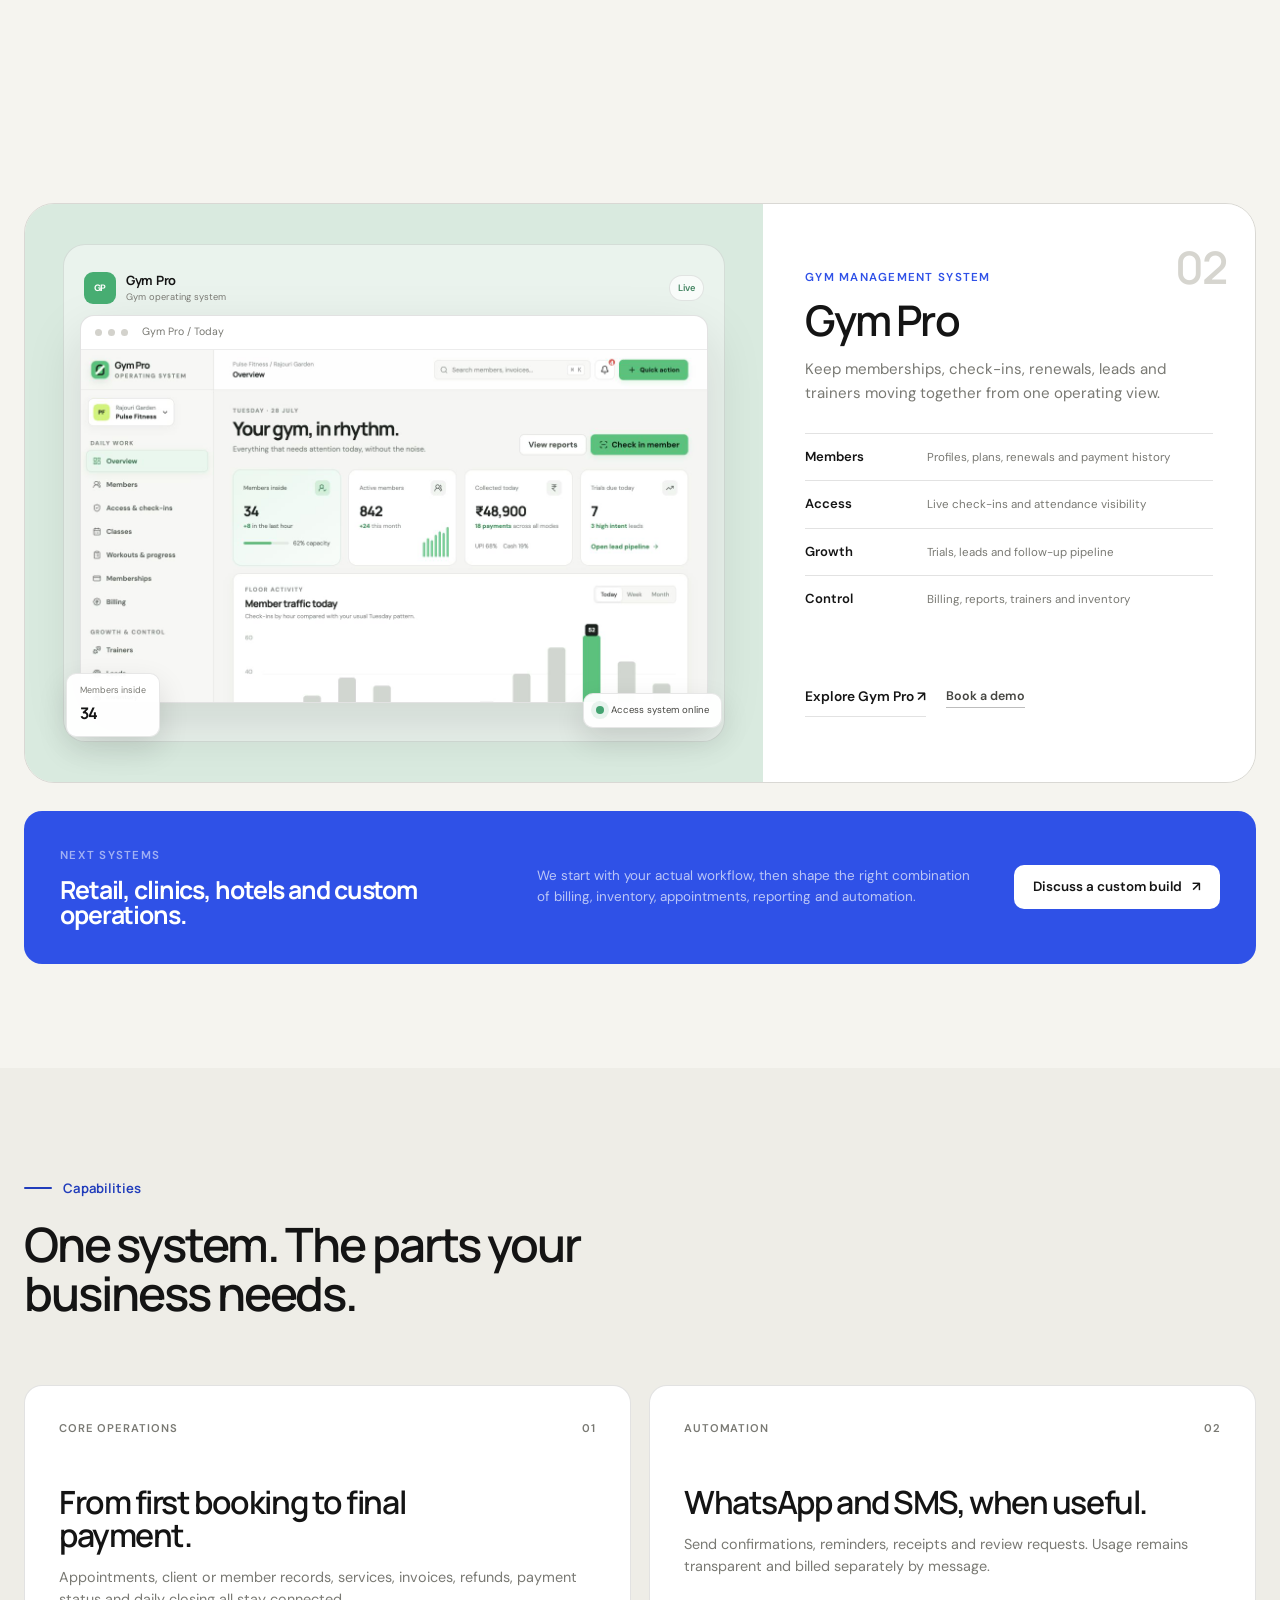
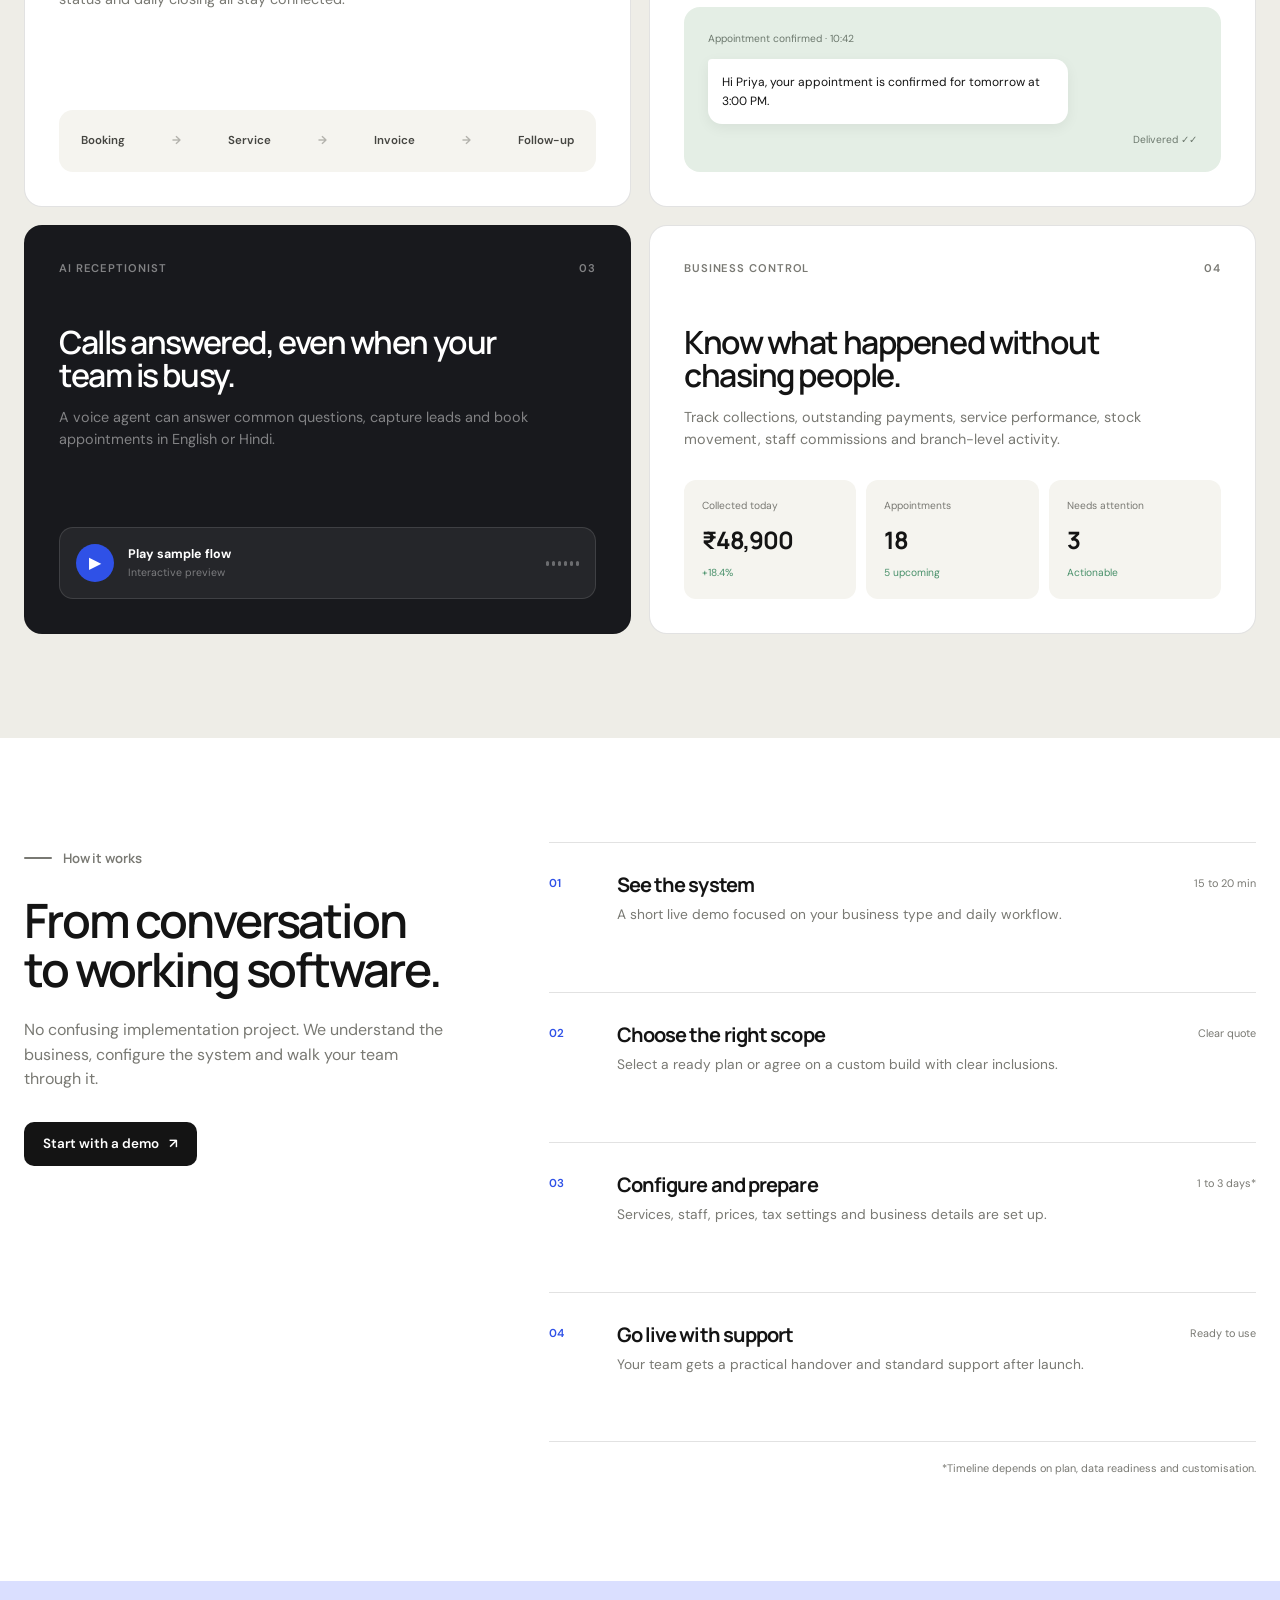
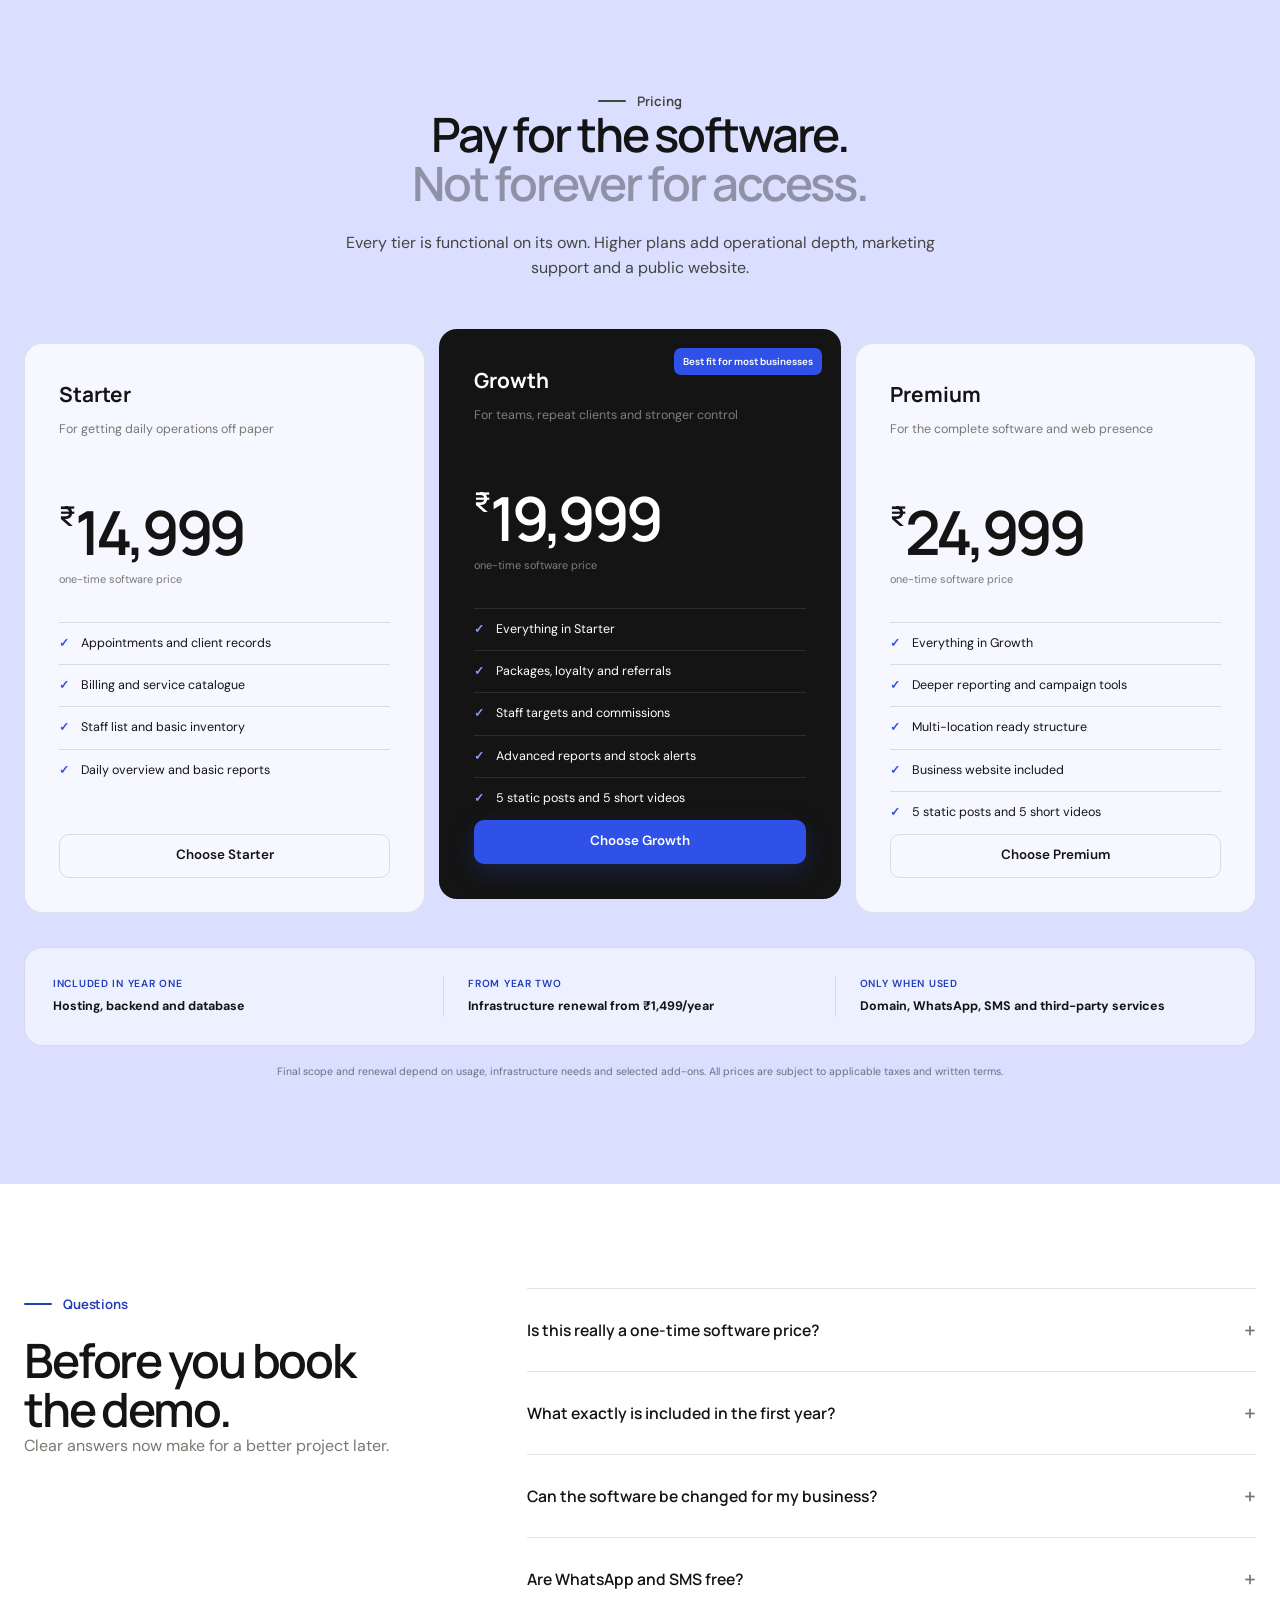
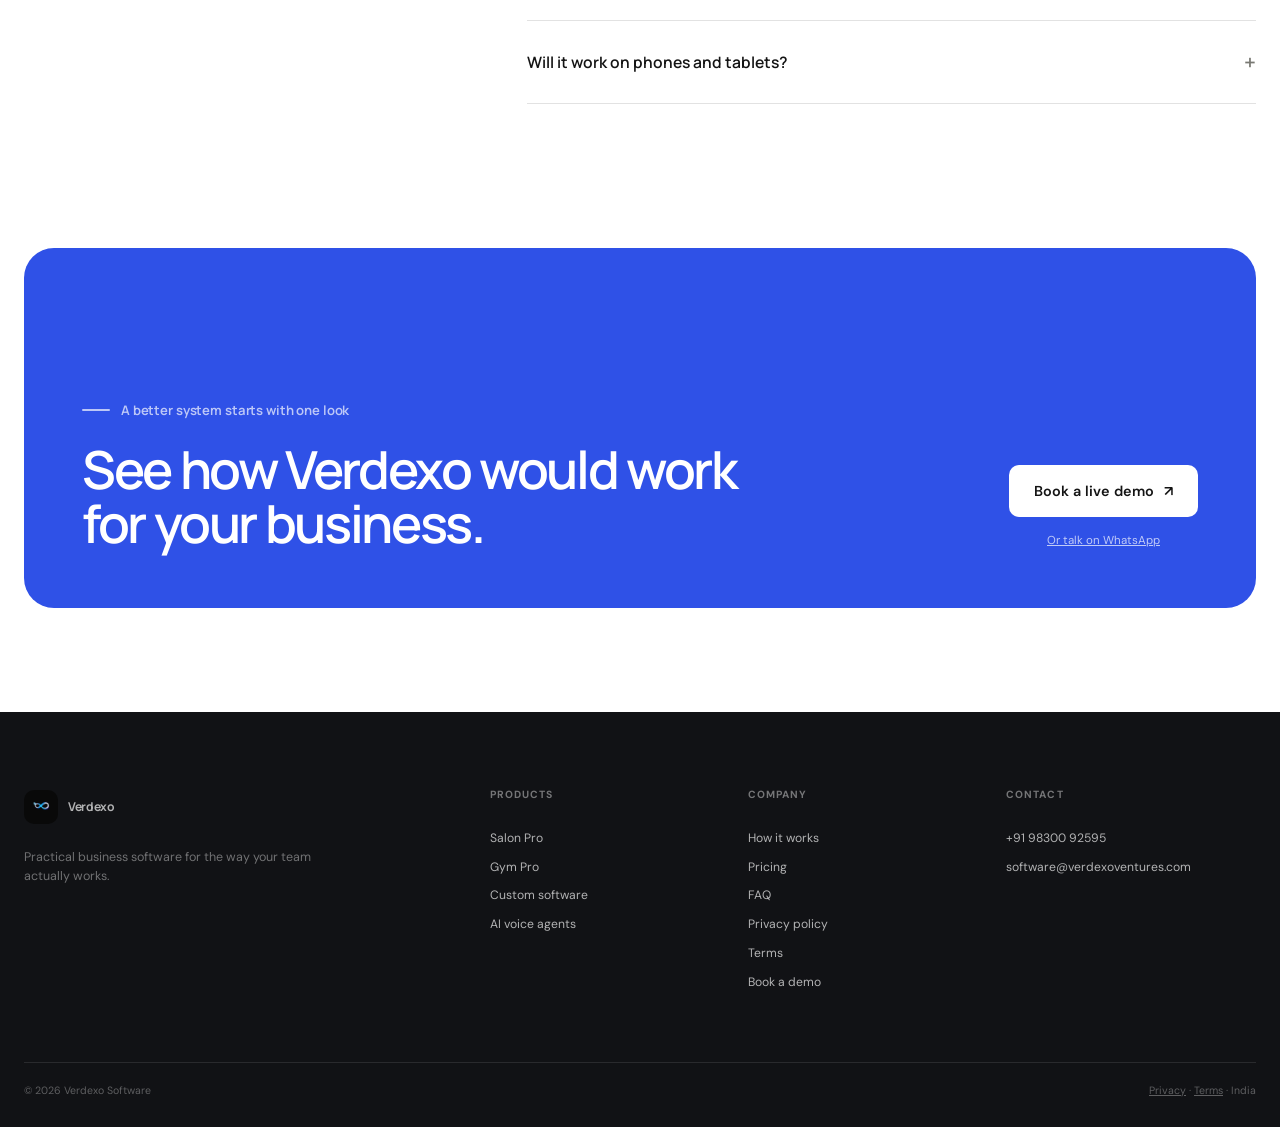
==== commit 063e641b: "Use email for homepage demo CTA" ====
--- a/index.html
+++ b/index.html
@@ -522,7 +522,7 @@
       <p>We will open the most relevant product and focus the demo on your daily workflow.</p>
       <form id="demo-form">
         <label>Name<input name="name" autocomplete="name" required placeholder="Your name"></label>
-        <label>WhatsApp number<input name="phone" autocomplete="tel" inputmode="tel" required placeholder="+91"></label>
+        <label>Email address<input name="email" type="email" autocomplete="email" required placeholder="you@example.com"></label>
         <label>What are you interested in?
           <select name="interest" id="interest">
             <option>Salon Pro</option>
@@ -534,7 +534,7 @@
             <option>Custom software</option>
           </select>
         </label>
-        <button class="button button-primary button-large" type="submit">Continue on WhatsApp <span>↗</span></button>
+        <button class="button button-primary button-large" type="submit">Send by email <span>↗</span></button>
         <small>By continuing, you agree to our <a href="terms.html">terms</a> and acknowledge our <a href="privacy.html">privacy policy</a>. No payment or obligation.</small>
       </form>
     </section>
--- a/styles.css
+++ b/styles.css
@@ -357,13 +357,15 @@
   background: #e8e7e2;
 }
 .stage-viewport img {
-  width: 115%;
-  max-width: none;
-  height: auto;
-  transform: translateX(-13%);
+  width: 100%;
+  max-width: 100%;
+  height: 100%;
+  object-fit: contain;
+  object-position: center;
+  transform: none;
   transition: opacity .22s ease-out, transform .4s var(--ease);
 }
-.stage-viewport img.changing { opacity: .35; transform: translateX(-13%) scale(.995); }
+.stage-viewport img.changing { opacity: .35; transform: scale(.995); }
 .stage-footer {
   min-height: 72px;
   padding: 10px 14px 4px;
@@ -806,10 +808,12 @@
 .shot-frame { position: relative; aspect-ratio: 16 / 9; overflow: hidden; background: #f3f2ee; }
 .shot-frame img { width: 100%; height: 100%; object-fit: cover; object-position: top left; }
 .salon-shot img {
-  width: 115%;
-  height: auto;
-  max-width: none;
-  transform: translateX(-13%);
+  width: 100%;
+  height: 100%;
+  max-width: 100%;
+  object-fit: contain;
+  object-position: center;
+  transform: none;
 }
 .art-chip {
   position: absolute;
@@ -1213,8 +1217,8 @@
   .stage-bar { min-height: 48px; }
   .stage-product span:last-child, .stage-switch button:not(.active) { display: none; }
   .stage-viewport { aspect-ratio: 4 / 2.65; border-radius: 12px; }
-  .stage-viewport img { width: 132%; max-width: none; transform: translateX(-16%); }
-  .stage-viewport img.changing { transform: translateX(-16%) scale(.995); }
+  .stage-viewport img { width: 100%; max-width: 100%; transform: none; }
+  .stage-viewport img.changing { transform: scale(.995); }
   .stage-footer { min-height: 58px; grid-template-columns: 1fr 1fr; }
   .stage-footer > div { display: none; }
   .stage-footer > div:nth-child(1), .stage-footer .stage-live { display: flex; }
